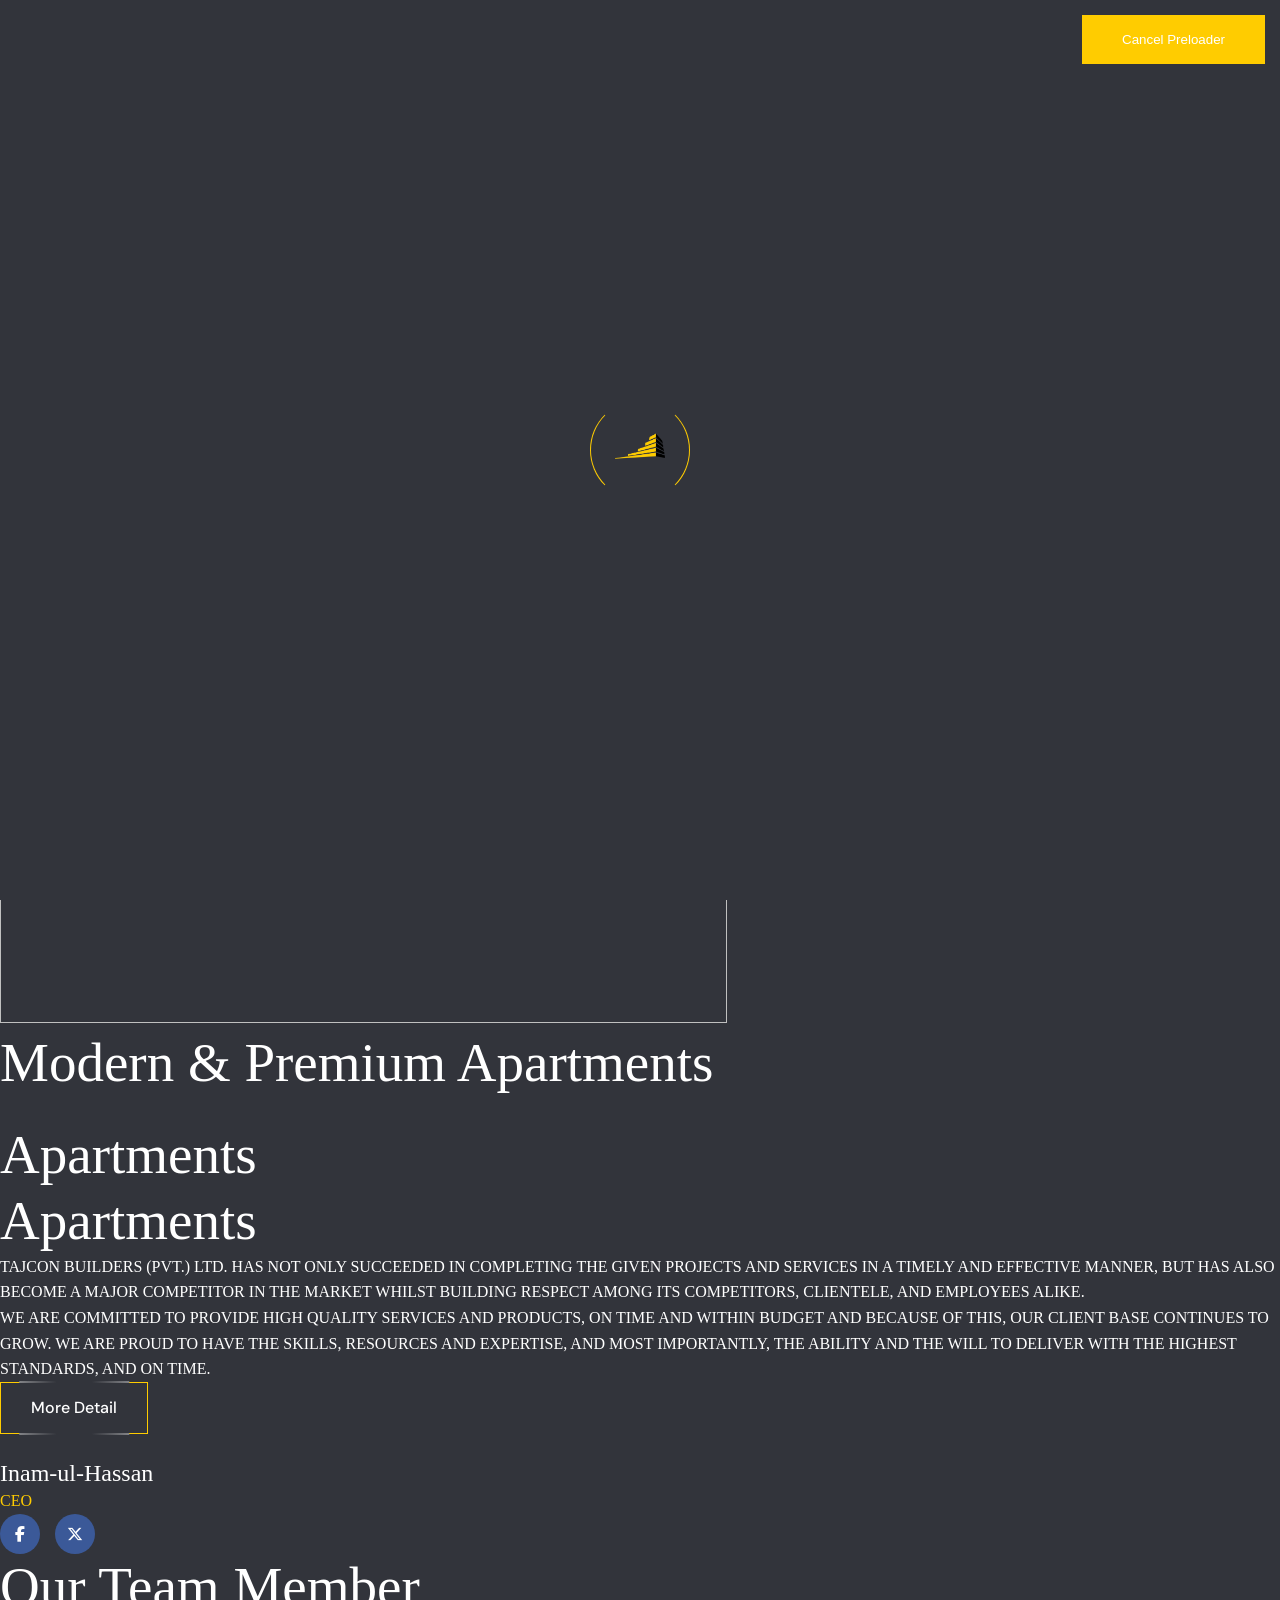
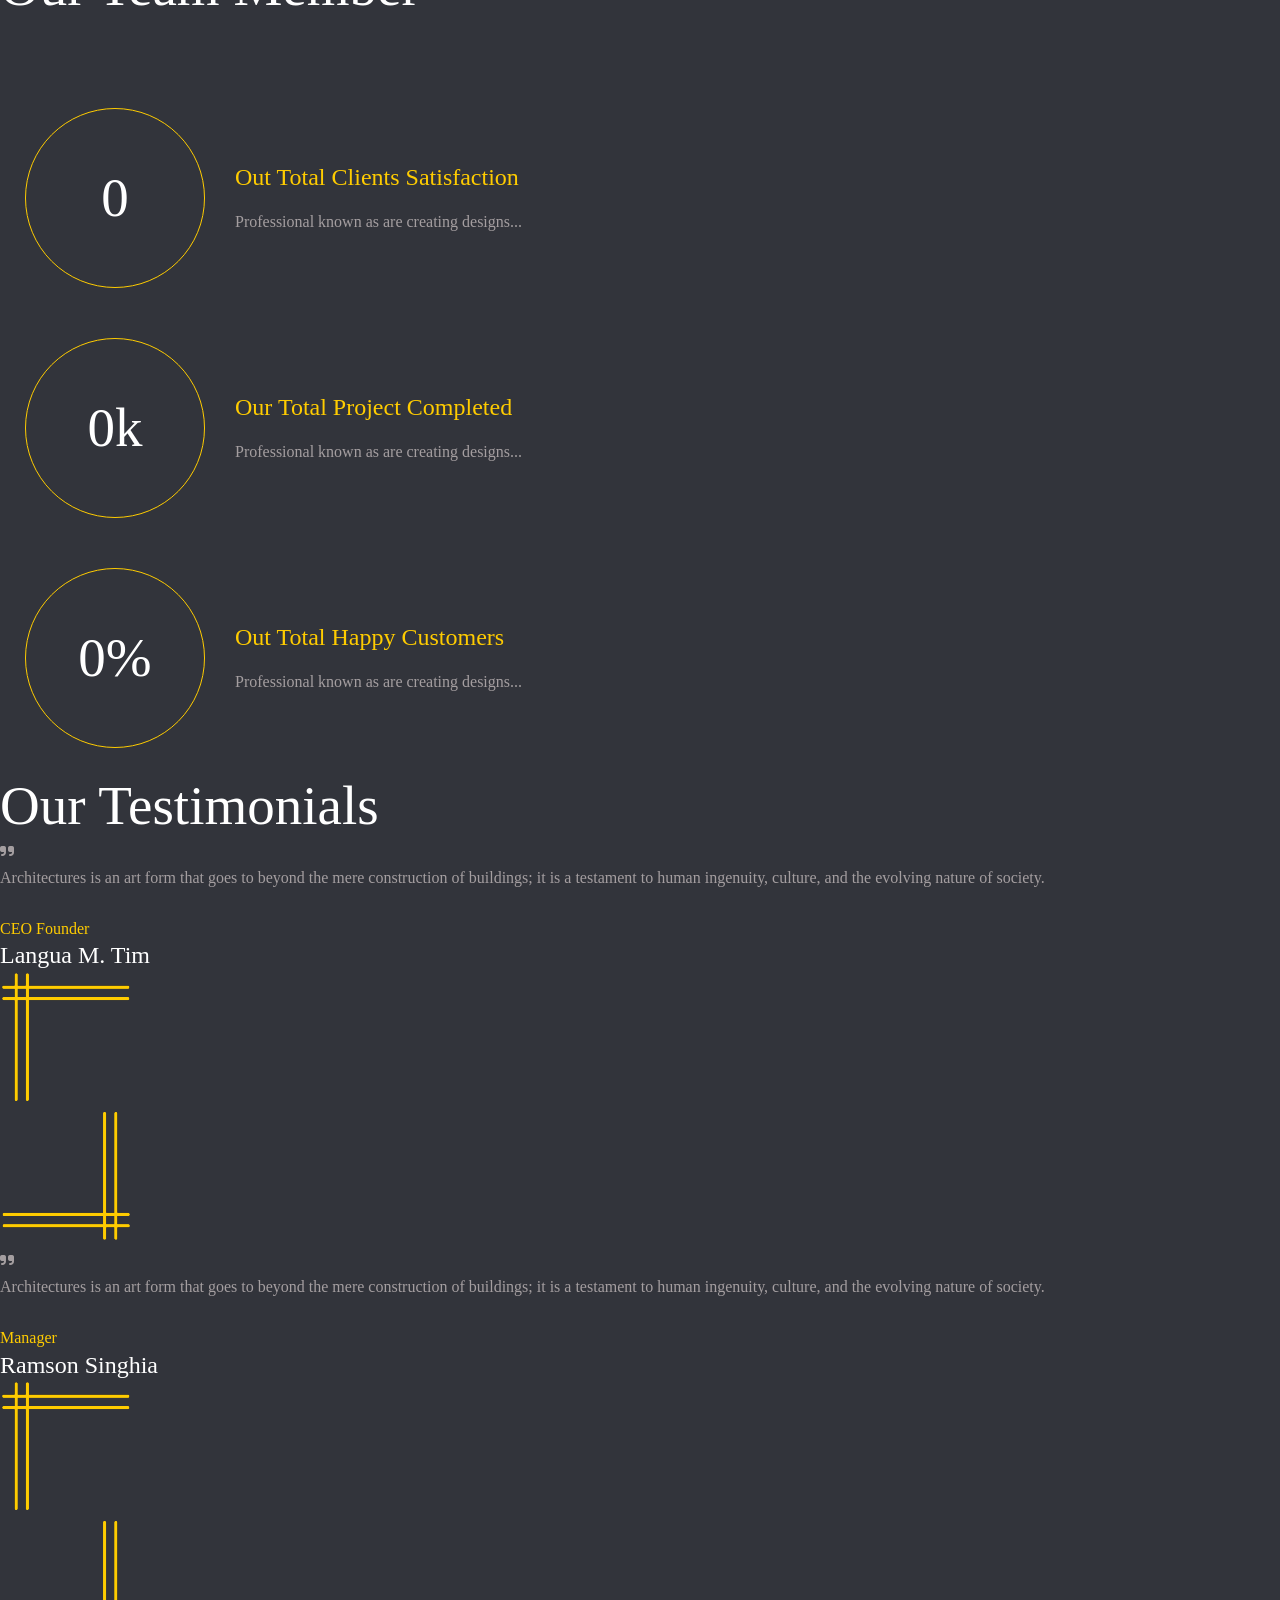
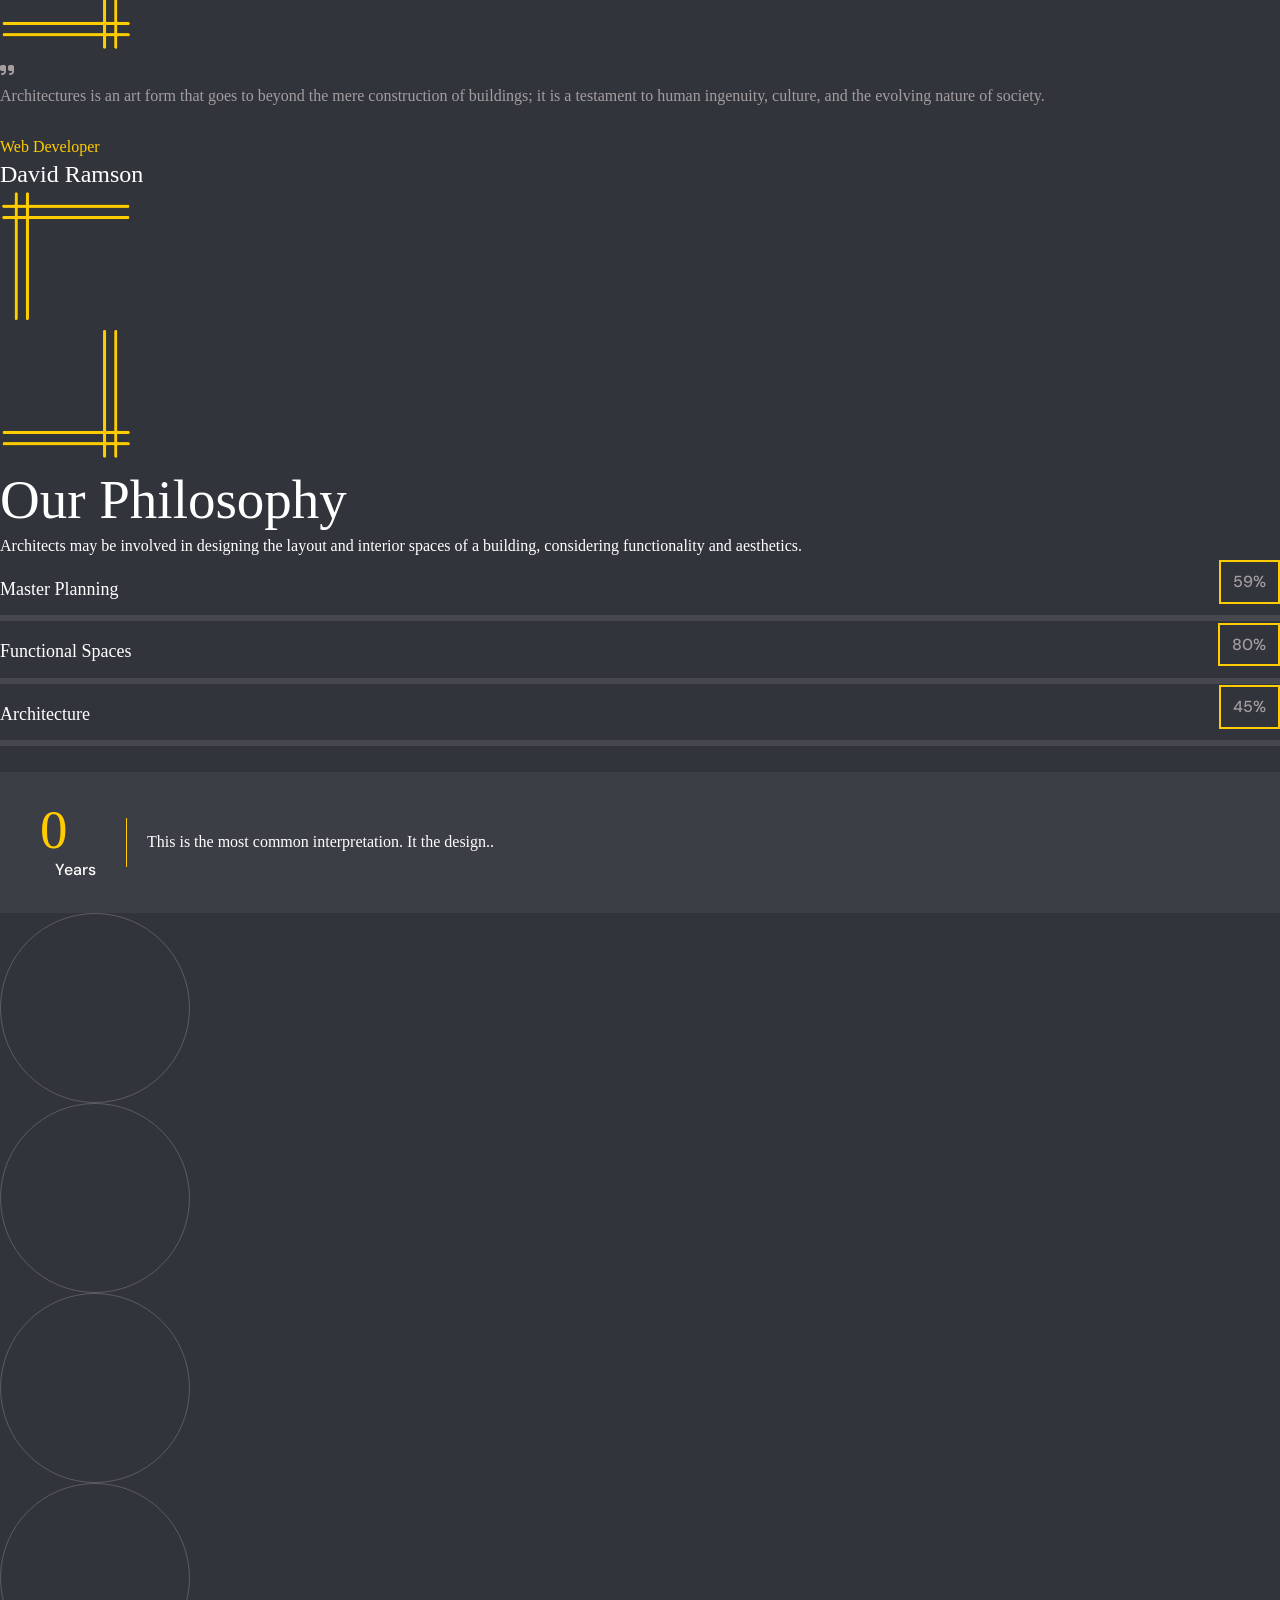
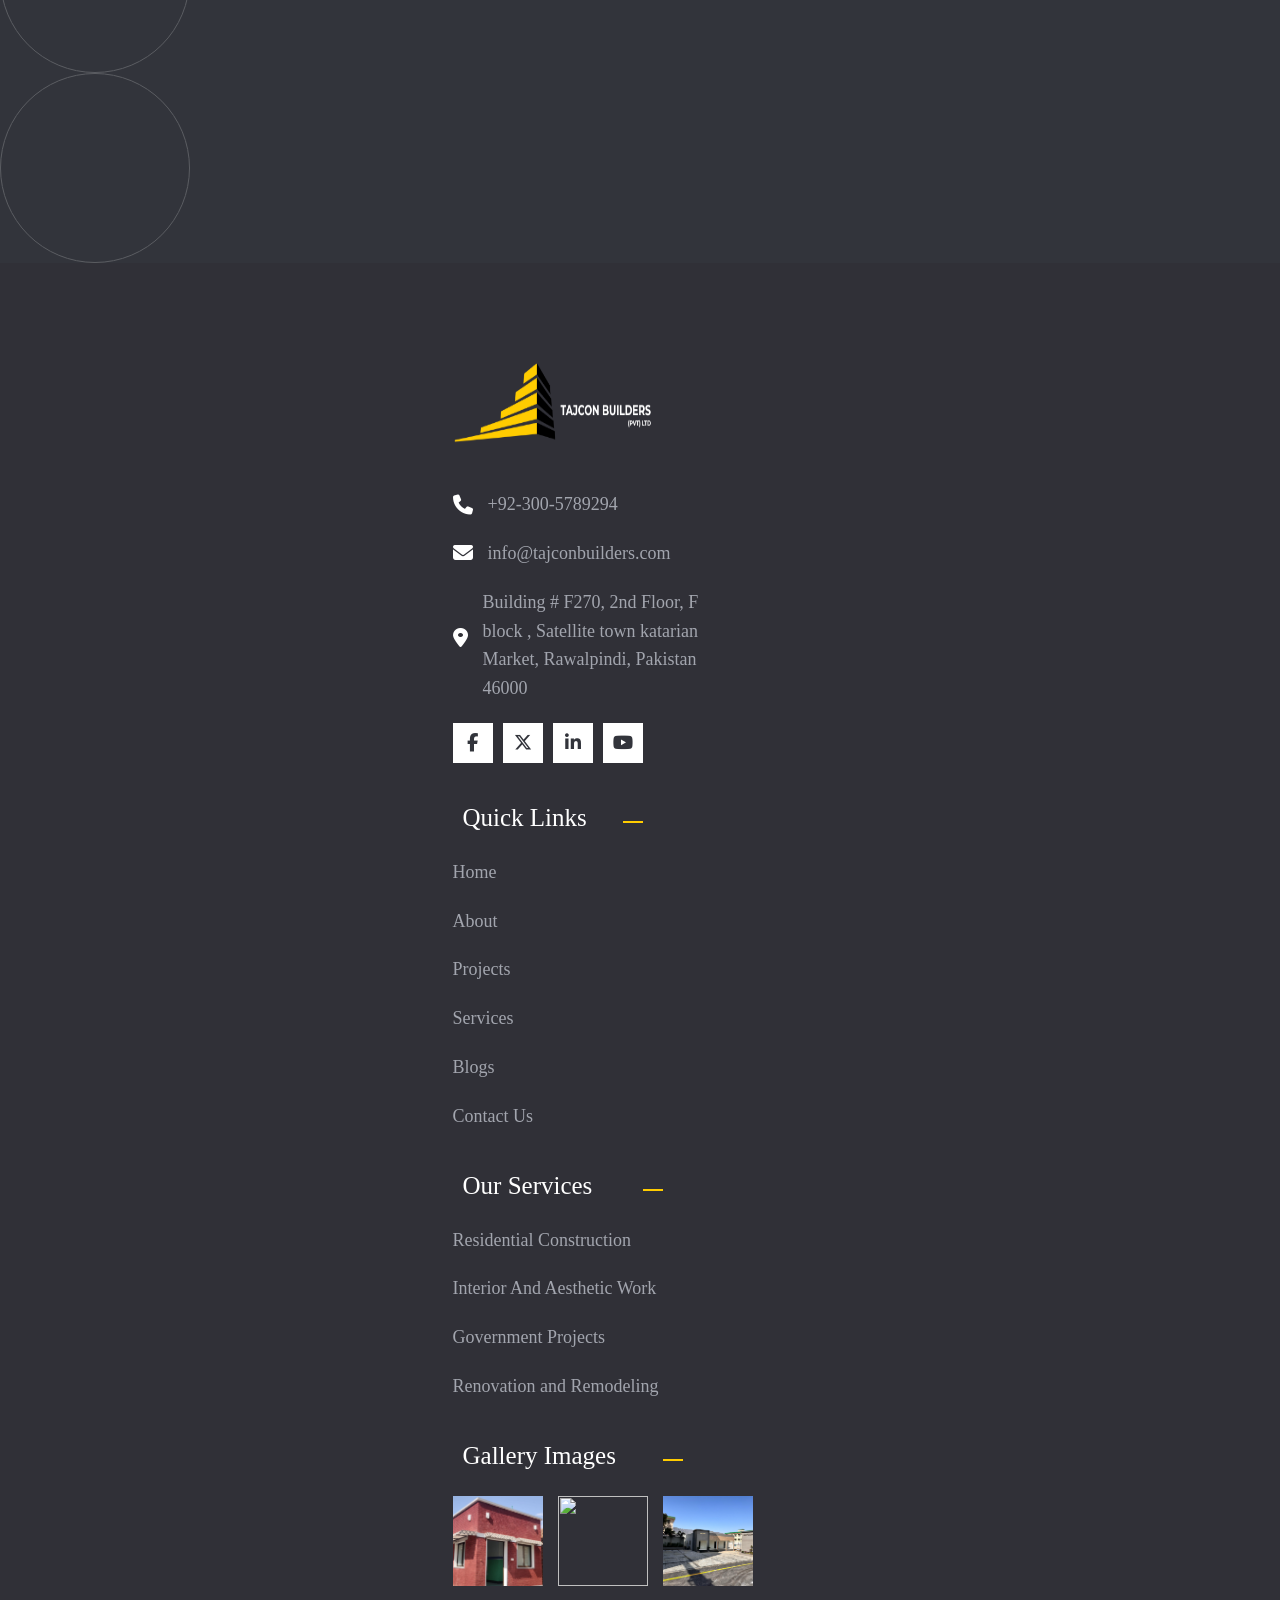
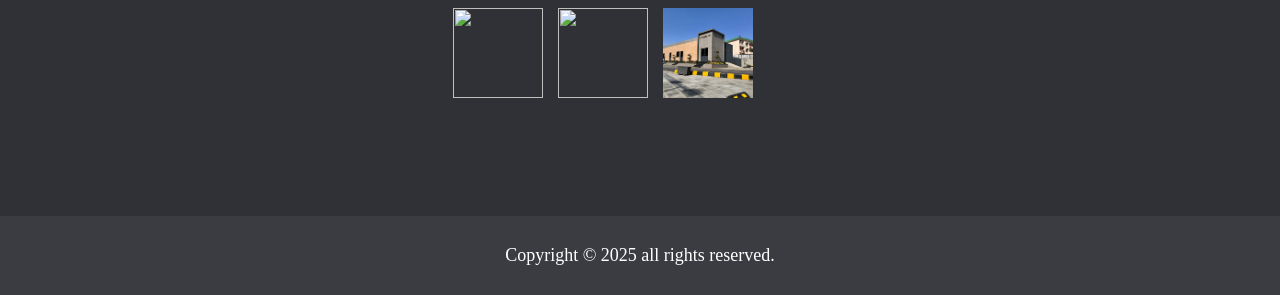
==== about.html @ 524af1a9 "Add files via upload" ====
<!doctype html>
<html lang="en-US">

<head>
    <meta charset="UTF-8">
    <meta name="viewport" content="width=device-width, initial-scale=1">
    <link rel="profile" href="https://gmpg.org/xfn/11">

    <title>Tajcon Builders-about</title>
    <link rel="icon" href="images/mainlogo.png" type="image/x-icon">
    <meta name='robots' content='noindex, nofollow' />
    <style>
        img:is([sizes="auto" i], [sizes^="auto," i]) {
            contain-intrinsic-size: 3000px 1500px
        }
    </style>
    
    <link rel='dns-prefetch' href='//fonts.googleapis.com' />
    <link rel="alternate" type="application/rss+xml" title="Archly &raquo; Feed" href="https://archly.themejunction.net/feed/" />
    <link rel="alternate" type="application/rss+xml" title="Archly &raquo; Comments Feed" href="https://archly.themejunction.net/comments/feed/" />
    <script>
        window._wpemojiSettings = {
            "baseUrl": "https:\/\/s.w.org\/images\/core\/emoji\/15.0.3\/72x72\/",
            "ext": ".png",
            "svgUrl": "https:\/\/s.w.org\/images\/core\/emoji\/15.0.3\/svg\/",
            "svgExt": ".svg",
            "source": {
                "concatemoji": "https:\/\/archly.themejunction.net\/wp-includes\/js\/wp-emoji-release.min.js?ver=6.7.1"
            }
        };
        /*! This file is auto-generated */
        ! function(i, n) {
            var o, s, e;

            function c(e) {
                try {
                    var t = {
                        supportTests: e,
                        timestamp: (new Date).valueOf()
                    };
                    sessionStorage.setItem(o, JSON.stringify(t))
                } catch (e) {}
            }

            function p(e, t, n) {
                e.clearRect(0, 0, e.canvas.width, e.canvas.height), e.fillText(t, 0, 0);
                var t = new Uint32Array(e.getImageData(0, 0, e.canvas.width, e.canvas.height).data),
                    r = (e.clearRect(0, 0, e.canvas.width, e.canvas.height), e.fillText(n, 0, 0), new Uint32Array(e.getImageData(0, 0, e.canvas.width, e.canvas.height).data));
                return t.every(function(e, t) {
                    return e === r[t]
                })
            }

            function u(e, t, n) {
                switch (t) {
                    case "flag":
                        return n(e, "\ud83c\udff3\ufe0f\u200d\u26a7\ufe0f", "\ud83c\udff3\ufe0f\u200b\u26a7\ufe0f") ? !1 : !n(e, "\ud83c\uddfa\ud83c\uddf3", "\ud83c\uddfa\u200b\ud83c\uddf3") && !n(e, "\ud83c\udff4\udb40\udc67\udb40\udc62\udb40\udc65\udb40\udc6e\udb40\udc67\udb40\udc7f", "\ud83c\udff4\u200b\udb40\udc67\u200b\udb40\udc62\u200b\udb40\udc65\u200b\udb40\udc6e\u200b\udb40\udc67\u200b\udb40\udc7f");
                    case "emoji":
                        return !n(e, "\ud83d\udc26\u200d\u2b1b", "\ud83d\udc26\u200b\u2b1b")
                }
                return !1
            }

            function f(e, t, n) {
                var r = "undefined" != typeof WorkerGlobalScope && self instanceof WorkerGlobalScope ? new OffscreenCanvas(300, 150) : i.createElement("canvas"),
                    a = r.getContext("2d", {
                        willReadFrequently: !0
                    }),
                    o = (a.textBaseline = "top", a.font = "600 32px Arial", {});
                return e.forEach(function(e) {
                    o[e] = t(a, e, n)
                }), o
            }

            function t(e) {
                var t = i.createElement("script");
                t.src = e, t.defer = !0, i.head.appendChild(t)
            }
            "undefined" != typeof Promise && (o = "wpEmojiSettingsSupports", s = ["flag", "emoji"], n.supports = {
                everything: !0,
                everythingExceptFlag: !0
            }, e = new Promise(function(e) {
                i.addEventListener("DOMContentLoaded", e, {
                    once: !0
                })
            }), new Promise(function(t) {
                var n = function() {
                    try {
                        var e = JSON.parse(sessionStorage.getItem(o));
                        if ("object" == typeof e && "number" == typeof e.timestamp && (new Date).valueOf() < e.timestamp + 604800 && "object" == typeof e.supportTests) return e.supportTests
                    } catch (e) {}
                    return null
                }();
                if (!n) {
                    if ("undefined" != typeof Worker && "undefined" != typeof OffscreenCanvas && "undefined" != typeof URL && URL.createObjectURL && "undefined" != typeof Blob) try {
                        var e = "postMessage(" + f.toString() + "(" + [JSON.stringify(s), u.toString(), p.toString()].join(",") + "));",
                            r = new Blob([e], {
                                type: "text/javascript"
                            }),
                            a = new Worker(URL.createObjectURL(r), {
                                name: "wpTestEmojiSupports"
                            });
                        return void(a.onmessage = function(e) {
                            c(n = e.data), a.terminate(), t(n)
                        })
                    } catch (e) {}
                    c(n = f(s, u, p))
                }
                t(n)
            }).then(function(e) {
                for (var t in e) n.supports[t] = e[t], n.supports.everything = n.supports.everything && n.supports[t], "flag" !== t && (n.supports.everythingExceptFlag = n.supports.everythingExceptFlag && n.supports[t]);
                n.supports.everythingExceptFlag = n.supports.everythingExceptFlag && !n.supports.flag, n.DOMReady = !1, n.readyCallback = function() {
                    n.DOMReady = !0
                }
            }).then(function() {
                return e
            }).then(function() {
                var e;
                n.supports.everything || (n.readyCallback(), (e = n.source || {}).concatemoji ? t(e.concatemoji) : e.wpemoji && e.twemoji && (t(e.twemoji), t(e.wpemoji)))
            }))
        }((window, document), window._wpemojiSettings);
    </script>
    <style id='wp-emoji-styles-inline-css'>
        img.wp-smiley,
        img.emoji {
            display: inline !important;
            border: none !important;
            box-shadow: none !important;
            height: 1em !important;
            width: 1em !important;
            margin: 0 0.07em !important;
            vertical-align: -0.1em !important;
            background: none !important;
            padding: 0 !important;
        }
    </style>
    <style id='classic-theme-styles-inline-css'>
        /*! This file is auto-generated */

        .wp-block-button__link {
            color: #fff;
            background-color: #32373c;
            border-radius: 9999px;
            box-shadow: none;
            text-decoration: none;
            padding: calc(.667em + 2px) calc(1.333em + 2px);
            font-size: 1.125em
        }

        .wp-block-file__button {
            background: #32373c;
            color: #fff;
            text-decoration: none
        }
    </style>
    <style id='global-styles-inline-css'>
        :root {
            --wp--preset--aspect-ratio--square: 1;
            --wp--preset--aspect-ratio--4-3: 4/3;
            --wp--preset--aspect-ratio--3-4: 3/4;
            --wp--preset--aspect-ratio--3-2: 3/2;
            --wp--preset--aspect-ratio--2-3: 2/3;
            --wp--preset--aspect-ratio--16-9: 16/9;
            --wp--preset--aspect-ratio--9-16: 9/16;
            --wp--preset--color--black: #000000;
            --wp--preset--color--cyan-bluish-gray: #abb8c3;
            --wp--preset--color--white: #ffffff;
            --wp--preset--color--pale-pink: #f78da7;
            --wp--preset--color--vivid-red: #cf2e2e;
            --wp--preset--color--luminous-vivid-orange: #ff6900;
            --wp--preset--color--luminous-vivid-amber: #fcb900;
            --wp--preset--color--light-green-cyan: #7bdcb5;
            --wp--preset--color--vivid-green-cyan: #00d084;
            --wp--preset--color--pale-cyan-blue: #8ed1fc;
            --wp--preset--color--vivid-cyan-blue: #0693e3;
            --wp--preset--color--vivid-purple: #9b51e0;
            --wp--preset--gradient--vivid-cyan-blue-to-vivid-purple: linear-gradient(135deg, rgba(6, 147, 227, 1) 0%, rgb(155, 81, 224) 100%);
            --wp--preset--gradient--light-green-cyan-to-vivid-green-cyan: linear-gradient(135deg, rgb(122, 220, 180) 0%, rgb(0, 208, 130) 100%);
            --wp--preset--gradient--luminous-vivid-amber-to-luminous-vivid-orange: linear-gradient(135deg, rgba(252, 185, 0, 1) 0%, rgba(255, 105, 0, 1) 100%);
            --wp--preset--gradient--luminous-vivid-orange-to-vivid-red: linear-gradient(135deg, rgba(255, 105, 0, 1) 0%, rgb(207, 46, 46) 100%);
            --wp--preset--gradient--very-light-gray-to-cyan-bluish-gray: linear-gradient(135deg, rgb(238, 238, 238) 0%, rgb(169, 184, 195) 100%);
            --wp--preset--gradient--cool-to-warm-spectrum: linear-gradient(135deg, rgb(74, 234, 220) 0%, rgb(151, 120, 209) 20%, rgb(207, 42, 186) 40%, rgb(238, 44, 130) 60%, rgb(251, 105, 98) 80%, rgb(254, 248, 76) 100%);
            --wp--preset--gradient--blush-light-purple: linear-gradient(135deg, rgb(255, 206, 236) 0%, rgb(152, 150, 240) 100%);
            --wp--preset--gradient--blush-bordeaux: linear-gradient(135deg, rgb(254, 205, 165) 0%, rgb(254, 45, 45) 50%, rgb(107, 0, 62) 100%);
            --wp--preset--gradient--luminous-dusk: linear-gradient(135deg, rgb(255, 203, 112) 0%, rgb(199, 81, 192) 50%, rgb(65, 88, 208) 100%);
            --wp--preset--gradient--pale-ocean: linear-gradient(135deg, rgb(255, 245, 203) 0%, rgb(182, 227, 212) 50%, rgb(51, 167, 181) 100%);
            --wp--preset--gradient--electric-grass: linear-gradient(135deg, rgb(202, 248, 128) 0%, rgb(113, 206, 126) 100%);
            --wp--preset--gradient--midnight: linear-gradient(135deg, rgb(2, 3, 129) 0%, rgb(40, 116, 252) 100%);
            --wp--preset--font-size--small: 13px;
            --wp--preset--font-size--medium: 20px;
            --wp--preset--font-size--large: 36px;
            --wp--preset--font-size--x-large: 42px;
            --wp--preset--spacing--20: 0.44rem;
            --wp--preset--spacing--30: 0.67rem;
            --wp--preset--spacing--40: 1rem;
            --wp--preset--spacing--50: 1.5rem;
            --wp--preset--spacing--60: 2.25rem;
            --wp--preset--spacing--70: 3.38rem;
            --wp--preset--spacing--80: 5.06rem;
            --wp--preset--shadow--natural: 6px 6px 9px rgba(0, 0, 0, 0.2);
            --wp--preset--shadow--deep: 12px 12px 50px rgba(0, 0, 0, 0.4);
            --wp--preset--shadow--sharp: 6px 6px 0px rgba(0, 0, 0, 0.2);
            --wp--preset--shadow--outlined: 6px 6px 0px -3px rgba(255, 255, 255, 1), 6px 6px rgba(0, 0, 0, 1);
            --wp--preset--shadow--crisp: 6px 6px 0px rgba(0, 0, 0, 1);
        }

        :where(.is-layout-flex) {
            gap: 0.5em;
        }

        :where(.is-layout-grid) {
            gap: 0.5em;
        }

        body .is-layout-flex {
            display: flex;
        }

        .is-layout-flex {
            flex-wrap: wrap;
            align-items: center;
        }

        .is-layout-flex> :is(*, div) {
            margin: 0;
        }

        body .is-layout-grid {
            display: grid;
        }

        .is-layout-grid> :is(*, div) {
            margin: 0;
        }

        :where(.wp-block-columns.is-layout-flex) {
            gap: 2em;
        }

        :where(.wp-block-columns.is-layout-grid) {
            gap: 2em;
        }

        :where(.wp-block-post-template.is-layout-flex) {
            gap: 1.25em;
        }

        :where(.wp-block-post-template.is-layout-grid) {
            gap: 1.25em;
        }

        .has-black-color {
            color: var(--wp--preset--color--black) !important;
        }

        .has-cyan-bluish-gray-color {
            color: var(--wp--preset--color--cyan-bluish-gray) !important;
        }

        .has-white-color {
            color: var(--wp--preset--color--white) !important;
        }

        .has-pale-pink-color {
            color: var(--wp--preset--color--pale-pink) !important;
        }

        .has-vivid-red-color {
            color: var(--wp--preset--color--vivid-red) !important;
        }

        .has-luminous-vivid-orange-color {
            color: var(--wp--preset--color--luminous-vivid-orange) !important;
        }

        .has-luminous-vivid-amber-color {
            color: var(--wp--preset--color--luminous-vivid-amber) !important;
        }

        .has-light-green-cyan-color {
            color: var(--wp--preset--color--light-green-cyan) !important;
        }

        .has-vivid-green-cyan-color {
            color: var(--wp--preset--color--vivid-green-cyan) !important;
        }

        .has-pale-cyan-blue-color {
            color: var(--wp--preset--color--pale-cyan-blue) !important;
        }

        .has-vivid-cyan-blue-color {
            color: var(--wp--preset--color--vivid-cyan-blue) !important;
        }

        .has-vivid-purple-color {
            color: var(--wp--preset--color--vivid-purple) !important;
        }

        .has-black-background-color {
            background-color: var(--wp--preset--color--black) !important;
        }

        .has-cyan-bluish-gray-background-color {
            background-color: var(--wp--preset--color--cyan-bluish-gray) !important;
        }

        .has-white-background-color {
            background-color: var(--wp--preset--color--white) !important;
        }

        .has-pale-pink-background-color {
            background-color: var(--wp--preset--color--pale-pink) !important;
        }

        .has-vivid-red-background-color {
            background-color: var(--wp--preset--color--vivid-red) !important;
        }

        .has-luminous-vivid-orange-background-color {
            background-color: var(--wp--preset--color--luminous-vivid-orange) !important;
        }

        .has-luminous-vivid-amber-background-color {
            background-color: var(--wp--preset--color--luminous-vivid-amber) !important;
        }

        .has-light-green-cyan-background-color {
            background-color: var(--wp--preset--color--light-green-cyan) !important;
        }

        .has-vivid-green-cyan-background-color {
            background-color: var(--wp--preset--color--vivid-green-cyan) !important;
        }

        .has-pale-cyan-blue-background-color {
            background-color: var(--wp--preset--color--pale-cyan-blue) !important;
        }

        .has-vivid-cyan-blue-background-color {
            background-color: var(--wp--preset--color--vivid-cyan-blue) !important;
        }

        .has-vivid-purple-background-color {
            background-color: var(--wp--preset--color--vivid-purple) !important;
        }

        .has-black-border-color {
            border-color: var(--wp--preset--color--black) !important;
        }

        .has-cyan-bluish-gray-border-color {
            border-color: var(--wp--preset--color--cyan-bluish-gray) !important;
        }

        .has-white-border-color {
            border-color: var(--wp--preset--color--white) !important;
        }

        .has-pale-pink-border-color {
            border-color: var(--wp--preset--color--pale-pink) !important;
        }

        .has-vivid-red-border-color {
            border-color: var(--wp--preset--color--vivid-red) !important;
        }

        .has-luminous-vivid-orange-border-color {
            border-color: var(--wp--preset--color--luminous-vivid-orange) !important;
        }

        .has-luminous-vivid-amber-border-color {
            border-color: var(--wp--preset--color--luminous-vivid-amber) !important;
        }

        .has-light-green-cyan-border-color {
            border-color: var(--wp--preset--color--light-green-cyan) !important;
        }

        .has-vivid-green-cyan-border-color {
            border-color: var(--wp--preset--color--vivid-green-cyan) !important;
        }

        .has-pale-cyan-blue-border-color {
            border-color: var(--wp--preset--color--pale-cyan-blue) !important;
        }

        .has-vivid-cyan-blue-border-color {
            border-color: var(--wp--preset--color--vivid-cyan-blue) !important;
        }

        .has-vivid-purple-border-color {
            border-color: var(--wp--preset--color--vivid-purple) !important;
        }

        .has-vivid-cyan-blue-to-vivid-purple-gradient-background {
            background: var(--wp--preset--gradient--vivid-cyan-blue-to-vivid-purple) !important;
        }

        .has-light-green-cyan-to-vivid-green-cyan-gradient-background {
            background: var(--wp--preset--gradient--light-green-cyan-to-vivid-green-cyan) !important;
        }

        .has-luminous-vivid-amber-to-luminous-vivid-orange-gradient-background {
            background: var(--wp--preset--gradient--luminous-vivid-amber-to-luminous-vivid-orange) !important;
        }

        .has-luminous-vivid-orange-to-vivid-red-gradient-background {
            background: var(--wp--preset--gradient--luminous-vivid-orange-to-vivid-red) !important;
        }

        .has-very-light-gray-to-cyan-bluish-gray-gradient-background {
            background: var(--wp--preset--gradient--very-light-gray-to-cyan-bluish-gray) !important;
        }

        .has-cool-to-warm-spectrum-gradient-background {
            background: var(--wp--preset--gradient--cool-to-warm-spectrum) !important;
        }

        .has-blush-light-purple-gradient-background {
            background: var(--wp--preset--gradient--blush-light-purple) !important;
        }

        .has-blush-bordeaux-gradient-background {
            background: var(--wp--preset--gradient--blush-bordeaux) !important;
        }

        .has-luminous-dusk-gradient-background {
            background: var(--wp--preset--gradient--luminous-dusk) !important;
        }

        .has-pale-ocean-gradient-background {
            background: var(--wp--preset--gradient--pale-ocean) !important;
        }

        .has-electric-grass-gradient-background {
            background: var(--wp--preset--gradient--electric-grass) !important;
        }

        .has-midnight-gradient-background {
            background: var(--wp--preset--gradient--midnight) !important;
        }

        .has-small-font-size {
            font-size: var(--wp--preset--font-size--small) !important;
        }

        .has-medium-font-size {
            font-size: var(--wp--preset--font-size--medium) !important;
        }

        .has-large-font-size {
            font-size: var(--wp--preset--font-size--large) !important;
        }

        .has-x-large-font-size {
            font-size: var(--wp--preset--font-size--x-large) !important;
        }

        :where(.wp-block-post-template.is-layout-flex) {
            gap: 1.25em;
        }

        :where(.wp-block-post-template.is-layout-grid) {
            gap: 1.25em;
        }

        :where(.wp-block-columns.is-layout-flex) {
            gap: 2em;
        }

        :where(.wp-block-columns.is-layout-grid) {
            gap: 2em;
        }

        :root :where(.wp-block-pullquote) {
            font-size: 1.5em;
            line-height: 1.6;
        }
    </style>
    <link rel='stylesheet' id='contact-form-7-css' href='https://archly.themejunction.net/wp-content/plugins/contact-form-7/includes/css/styles.css?ver=6.0.3' media='all' />
    <link rel='stylesheet' id='tjcore-style-css' href='https://archly.themejunction.net/wp-content/plugins/tj-archly-core/assets/css/tjcore.css?ver=1.0.2' media='all' />
    <link rel='stylesheet' id='archly-google-fonts-css' href='//fonts.googleapis.com/css?family=Lora%3Aital%2Cwght%400%2C100%3B0%2C200%3B0%2C300%3B0%2C400%3B0%2C500%3B0%2C600%3B0%2C700%3B1%2C100%3B1%2C200%3B1%2C300%3B1%2C400%3B1%2C500%3B1%2C600%3B1%2C700%26display%3Dswap%7CDM+Sans%3Aital%2Cwght%400%2C100%3B0%2C200%3B0%2C300%3B0%2C400%3B0%2C500%3B0%2C600%3B0%2C700%3B0%2C800%3B0%2C900%3B1%2C100%3B1%2C200%3B1%2C300%3B1%2C400%3B1%2C500%3B1%2C600%3B1%2C700%3B1%2C800%3B1%2C900%26display%3Dswap&#038;subset=latin%2Clatin-ext'
        media='all' />
    <link rel='stylesheet' id='bootstrap-css' href='https://archly.themejunction.net/wp-content/themes/archly/assets/css/bootstrap.min.css?ver=6.7.1' media='all' />
    <link rel='stylesheet' id='font-awesome-pro-css' href='https://archly.themejunction.net/wp-content/themes/archly/assets/css/font-awesome-pro.min.css?ver=6.7.1' media='all' />
    <link rel='stylesheet' id='archly-icons-css' href='https://archly.themejunction.net/wp-content/themes/archly/assets/css/archly-icons.css?ver=6.7.1' media='all' />
    <link rel='stylesheet' id='animate-css' href='https://archly.themejunction.net/wp-content/themes/archly/assets/css/animate.min.css?ver=6.7.1' media='all' />
    <link rel='stylesheet' id='nice-select-css' href='https://archly.themejunction.net/wp-content/themes/archly/assets/css/nice-select.css?ver=6.7.1' media='all' />
    <link rel='stylesheet' id='back-to-top-css' href='https://archly.themejunction.net/wp-content/themes/archly/assets/css/back-to-top.css?ver=6.7.1' media='all' />
    <link rel='stylesheet' id='meanmenu-css' href='https://archly.themejunction.net/wp-content/themes/archly/assets/css/meanmenu.css?ver=6.7.1' media='all' />
    <link rel='stylesheet' id='archly-swiper-css' href='https://archly.themejunction.net/wp-content/themes/archly/assets/css/swiper.min.css?ver=6.7.1' media='all' />
    <link rel='stylesheet' id='owl-carousel-css' href='https://archly.themejunction.net/wp-content/themes/archly/assets/css/owl.carousel.css?ver=6.7.1' media='all' />
    <link rel='stylesheet' id='magnific-popup-css' href='https://archly.themejunction.net/wp-content/themes/archly/assets/css/magnific-popup.css?ver=6.7.1' media='all' />
    <link rel='stylesheet' id='odometer-css' href='https://archly.themejunction.net/wp-content/themes/archly/assets/css/odometer.min.css?ver=6.7.1' media='all' />
    <!-- <link rel='stylesheet' id='archly-core-css' href='https://archly.themejunction.net/wp-content/themes/archly/assets/css/archly-core.css?ver=1.0.2' media='all' /> -->
     <link rel='stylesheet' id='archly-core-css' href='bb.css'>
    <link rel='stylesheet' id='archly-unit-css' href='https://archly.themejunction.net/wp-content/themes/archly/assets/css/archly-unit.css?ver=1.0.2' media='all' />
    <link rel='stylesheet' id='archly-custom-css' href='https://archly.themejunction.net/wp-content/themes/archly/assets/css/archly-custom.css?ver=1.0.2' media='all' />
    <link rel='stylesheet' id='archly-style-css' href='https://archly.themejunction.net/wp-content/themes/archly-child/style.css?ver=1.0.2' media='all' />
    <link rel='stylesheet' id='elementor-icons-css' href='https://archly.themejunction.net/wp-content/plugins/elementor/assets/lib/eicons/css/elementor-icons.min.css?ver=5.34.0' media='all' />
    <link rel='stylesheet' id='elementor-frontend-css' href='https://archly.themejunction.net/wp-content/uploads/elementor/css/custom-frontend.min.css?ver=1737280269' media='all' />
    <link rel='stylesheet' id='elementor-post-7-css' href='https://archly.themejunction.net/wp-content/uploads/elementor/css/post-7.css?ver=1737280269' media='all' />
    <link rel='stylesheet' id='font-awesome-5-all-css' href='https://archly.themejunction.net/wp-content/plugins/elementor/assets/lib/font-awesome/css/all.min.css?ver=3.26.5' media='all' />
    <link rel='stylesheet' id='font-awesome-4-shim-css' href='https://archly.themejunction.net/wp-content/plugins/elementor/assets/lib/font-awesome/css/v4-shims.min.css?ver=3.26.5' media='all' />
    <link rel='stylesheet' id='widget-image-css' href='https://archly.themejunction.net/wp-content/plugins/elementor/assets/css/widget-image.min.css?ver=3.26.5' media='all' />
    <link rel='stylesheet' id='elementor-post-26-css' href='https://archly.themejunction.net/wp-content/uploads/elementor/css/post-26.css?ver=1737293338' media='all' />
    <link rel='stylesheet' id='parent-style-css' href='https://archly.themejunction.net/wp-content/themes/archly-child/style.css?ver=6.7.1' media='all' />
    <link rel='stylesheet' id='child-style-css' href='https://archly.themejunction.net/wp-content/themes/archly-child/style.css?ver=6.7.1' media='all' />
    <link rel='stylesheet' id='google-fonts-1-css' href='https://fonts.googleapis.com/css?family=Roboto%3A100%2C100italic%2C200%2C200italic%2C300%2C300italic%2C400%2C400italic%2C500%2C500italic%2C600%2C600italic%2C700%2C700italic%2C800%2C800italic%2C900%2C900italic%7CRoboto+Slab%3A100%2C100italic%2C200%2C200italic%2C300%2C300italic%2C400%2C400italic%2C500%2C500italic%2C600%2C600italic%2C700%2C700italic%2C800%2C800italic%2C900%2C900italic&#038;display=swap&#038;ver=6.7.1'
        media='all' />
    <link rel='stylesheet' id='elementor-icons-shared-0-css' href='https://archly.themejunction.net/wp-content/plugins/elementor/assets/lib/font-awesome/css/fontawesome.min.css?ver=5.15.3' media='all' />
    <link rel='stylesheet' id='elementor-icons-fa-brands-css' href='https://archly.themejunction.net/wp-content/plugins/elementor/assets/lib/font-awesome/css/brands.min.css?ver=5.15.3' media='all' />
    <link rel='stylesheet' id='elementor-icons-tj-archly-icons-css' href='https://archly.themejunction.net/wp-content/plugins/tj-archly-core/./inc/icons/archly-icons/css/archly-icons.css?ver=1.0.0' media='all' />
    <link rel="preconnect" href="https://fonts.gstatic.com/" crossorigin>
    <script src="https://archly.themejunction.net/wp-includes/js/jquery/jquery.min.js?ver=3.7.1" id="jquery-core-js"></script>
    <script src="https://archly.themejunction.net/wp-includes/js/jquery/jquery-migrate.min.js?ver=3.4.1" id="jquery-migrate-js"></script>
    <script src="https://archly.themejunction.net/wp-content/plugins/elementor/assets/lib/font-awesome/js/v4-shims.min.js?ver=3.26.5" id="font-awesome-4-shim-js"></script>
    <link rel="https://api.w.org/" href="https://archly.themejunction.net/wp-json/" />
    <link rel="alternate" title="JSON" type="application/json" href="https://archly.themejunction.net/wp-json/wp/v2/pages/26" />
    <link rel="EditURI" type="application/rsd+xml" title="RSD" href="https://archly.themejunction.net/xmlrpc.php?rsd" />
    <meta name="generator" content="WordPress 6.7.1" />
    <link rel="canonical" href="https://archly.themejunction.net/about/" />
    <link rel='shortlink' href='https://archly.themejunction.net/?p=26' />
    <link rel="stylesheet" href="https://cdnjs.cloudflare.com/ajax/libs/font-awesome/6.7.2/css/all.min.css" integrity="sha512-Evv84Mr4kqVGRNSgIGL/F/aIDqQb7xQ2vcrdIwxfjThSH8CSR7PBEakCr51Ck+w+/U6swU2Im1vVX0SVk9ABhg==" crossorigin="anonymous" referrerpolicy="no-referrer" />
    <link rel="alternate" title="oEmbed (JSON)" type="application/json+oembed" href="https://archly.themejunction.net/wp-json/oembed/1.0/embed?url=https%3A%2F%2Farchly.themejunction.net%2Fabout%2F" />
    <link rel="alternate" title="oEmbed (XML)" type="text/xml+oembed" href="https://archly.themejunction.net/wp-json/oembed/1.0/embed?url=https%3A%2F%2Farchly.themejunction.net%2Fabout%2F&#038;format=xml" />
    <!-- <meta name="generator" content="Elementor 3.26.5; features: additional_custom_breakpoints, e_element_cache; settings: css_print_method-external, google_font-enabled, font_display-swap">
    <link rel="icon" href="https://archly.themejunction.net/wp-content/uploads/2024/12/fav.png" sizes="32x32" />
    <link rel="icon" href="https://archly.themejunction.net/wp-content/uploads/2024/12/fav.png" sizes="192x192" />
    <link rel="apple-touch-icon" href="https://archly.themejunction.net/wp-content/uploads/2024/12/fav.png" /> -->
    <meta name="msapplication-TileImage" content="https://archly.themejunction.net/wp-content/uploads/2024/12/fav.png" />
    <style id="kirki-inline-styles">
        :root {
            --tj-ff-body: DM Sans;
            --tj-fs-body: 16px;
            --tj-ff-heading: Lora;
            --tj-color-text-body: #a49ea0;
            --tj-color-theme-primary: #fc0;
            --tj-color-theme-secondary: #3c3e45;
            --tj-color-heading-primary: #ffffff;
        }

        body {
            line-height: 1.6;
        }

        @media (max-width: 767px) {
            .site-logo .primary_logo {
                max-width: 300px;
            }
            .site-logo .primary_logo img {
                height: auto;
            }
            .site-logo .secondary_logo {
                max-width: 120px;
            }
            .site-logo .secondary_logo img {
                height: auto;
            }
            .hamburger_logo .mobile_logo {
                max-width: 140px;
            }
            .hamburger_logo .mobile_logo img {
                height: auto;
            }
            .search_wrapper .search_top .search_logo {
                max-width: 150px;
            }
            .search_wrapper .search_top .search_logo img {
                height: auto;
            }
            .offcanvas-area .offcanvas-wrapper .side-infos .side-logo {
                max-width: 150px;
            }
            .offcanvas-area .offcanvas-wrapper .side-infos .side-logo img {
                height: auto;
            }
            .top-content-area .footer-logo {
                max-width: 200px;
            }
            .top-content-area .footer-logo img {
                height: auto;
            }
        }

        @media (min-width: 768px) and (max-width: 991px) {
            .site-logo .primary_logo {
                max-width: 300px;
            }
            .site-logo .primary_logo img {
                height: auto;
            }
            .site-logo .secondary_logo {
                max-width: 140px;
            }
            .site-logo .secondary_logo img {
                height: auto;
            }
            .hamburger_logo .mobile_logo {
                max-width: 140px;
            }
            .hamburger_logo .mobile_logo img {
                height: auto;
            }
            .search_wrapper .search_top .search_logo {
                max-width: 150px;
            }
            .search_wrapper .search_top .search_logo img {
                height: auto;
            }
            .offcanvas-area .offcanvas-wrapper .side-infos .side-logo {
                max-width: 150px;
            }
            .offcanvas-area .offcanvas-wrapper .side-infos .side-logo img {
                height: auto;
            }
            .top-content-area .footer-logo {
                max-width: 200px;
            }
            .top-content-area .footer-logo img {
                height: auto;
            }
        }

        @media (min-width: 992px) {
            .site-logo .primary_logo {
                max-width: 300px;
            }
            .site-logo .primary_logo img {
                height: auto;
            }
            .site-logo .secondary_logo {
                max-width: 150px;
            }
            .site-logo .secondary_logo img {
                height: auto;
            }
            .hamburger_logo .mobile_logo {
                max-width: 140px;
            }
            .hamburger_logo .mobile_logo img {
                height: auto;
            }
            .search_wrapper .search_top .search_logo {
                max-width: 150px;
            }
            .search_wrapper .search_top .search_logo img {
                height: auto;
            }
            .offcanvas-area .offcanvas-wrapper .side-infos .side-logo {
                max-width: 150px;
            }
            .offcanvas-area .offcanvas-wrapper .side-infos .side-logo img {
                height: auto;
            }
            .top-content-area .footer-logo {
                max-width: 200px;
            }
            .top-content-area .footer-logo img {
                height: auto;
            }
        }

        /* latin-ext */

        @font-face {
            font-family: 'DM Sans';
            font-style: normal;
            font-weight: 400;
            font-display: swap;
            src: url(https://archly.themejunction.net/wp-content/fonts/dm-sans/rP2tp2ywxg089UriI5-g4vlH9VoD8CmcqZG40F9JadbnoEwAopxRR232VGM.woff2) format('woff2');
            unicode-range: U+0100-02BA, U+02BD-02C5, U+02C7-02CC, U+02CE-02D7, U+02DD-02FF, U+0304, U+0308, U+0329, U+1D00-1DBF, U+1E00-1E9F, U+1EF2-1EFF, U+2020, U+20A0-20AB, U+20AD-20C0, U+2113, U+2C60-2C7F, U+A720-A7FF;
        }

        /* latin */

        @font-face {
            font-family: 'DM Sans';
            font-style: normal;
            font-weight: 400;
            font-display: swap;
            src: url(https://archly.themejunction.net/wp-content/fonts/dm-sans/rP2tp2ywxg089UriI5-g4vlH9VoD8CmcqZG40F9JadbnoEwAopxRSW32.woff2) format('woff2');
            unicode-range: U+0000-00FF, U+0131, U+0152-0153, U+02BB-02BC, U+02C6, U+02DA, U+02DC, U+0304, U+0308, U+0329, U+2000-206F, U+20AC, U+2122, U+2191, U+2193, U+2212, U+2215, U+FEFF, U+FFFD;
        }

        /* cyrillic-ext */

        @font-face {
            font-family: 'Lora';
            font-style: normal;
            font-weight: 500;
            font-display: swap;
            src: url(https://archly.themejunction.net/wp-content/fonts/lora/0QI6MX1D_JOuGQbT0gvTJPa787wsuxJMkq1umA.woff2) format('woff2');
            unicode-range: U+0460-052F, U+1C80-1C8A, U+20B4, U+2DE0-2DFF, U+A640-A69F, U+FE2E-FE2F;
        }

        /* cyrillic */

        @font-face {
            font-family: 'Lora';
            font-style: normal;
            font-weight: 500;
            font-display: swap;
            src: url(https://archly.themejunction.net/wp-content/fonts/lora/0QI6MX1D_JOuGQbT0gvTJPa787wsuxJFkq1umA.woff2) format('woff2');
            unicode-range: U+0301, U+0400-045F, U+0490-0491, U+04B0-04B1, U+2116;
        }

        /* math */

        @font-face {
            font-family: 'Lora';
            font-style: normal;
            font-weight: 500;
            font-display: swap;
            src: url(https://archly.themejunction.net/wp-content/fonts/lora/0QI6MX1D_JOuGQbT0gvTJPa787wsuxI9kq1umA.woff2) format('woff2');
            unicode-range: U+0302-0303, U+0305, U+0307-0308, U+0310, U+0312, U+0315, U+031A, U+0326-0327, U+032C, U+032F-0330, U+0332-0333, U+0338, U+033A, U+0346, U+034D, U+0391-03A1, U+03A3-03A9, U+03B1-03C9, U+03D1, U+03D5-03D6, U+03F0-03F1, U+03F4-03F5, U+2016-2017, U+2034-2038, U+203C, U+2040, U+2043, U+2047, U+2050, U+2057, U+205F, U+2070-2071, U+2074-208E, U+2090-209C, U+20D0-20DC, U+20E1, U+20E5-20EF, U+2100-2112, U+2114-2115, U+2117-2121, U+2123-214F, U+2190, U+2192, U+2194-21AE, U+21B0-21E5, U+21F1-21F2, U+21F4-2211, U+2213-2214, U+2216-22FF, U+2308-230B, U+2310, U+2319, U+231C-2321, U+2336-237A, U+237C, U+2395, U+239B-23B7, U+23D0, U+23DC-23E1, U+2474-2475, U+25AF, U+25B3, U+25B7, U+25BD, U+25C1, U+25CA, U+25CC, U+25FB, U+266D-266F, U+27C0-27FF, U+2900-2AFF, U+2B0E-2B11, U+2B30-2B4C, U+2BFE, U+3030, U+FF5B, U+FF5D, U+1D400-1D7FF, U+1EE00-1EEFF;
        }

        /* symbols */

        @font-face {
            font-family: 'Lora';
            font-style: normal;
            font-weight: 500;
            font-display: swap;
            src: url(https://archly.themejunction.net/wp-content/fonts/lora/0QI6MX1D_JOuGQbT0gvTJPa787wsuxIvkq1umA.woff2) format('woff2');
            unicode-range: U+0001-000C, U+000E-001F, U+007F-009F, U+20DD-20E0, U+20E2-20E4, U+2150-218F, U+2190, U+2192, U+2194-2199, U+21AF, U+21E6-21F0, U+21F3, U+2218-2219, U+2299, U+22C4-22C6, U+2300-243F, U+2440-244A, U+2460-24FF, U+25A0-27BF, U+2800-28FF, U+2921-2922, U+2981, U+29BF, U+29EB, U+2B00-2BFF, U+4DC0-4DFF, U+FFF9-FFFB, U+10140-1018E, U+10190-1019C, U+101A0, U+101D0-101FD, U+102E0-102FB, U+10E60-10E7E, U+1D2C0-1D2D3, U+1D2E0-1D37F, U+1F000-1F0FF, U+1F100-1F1AD, U+1F1E6-1F1FF, U+1F30D-1F30F, U+1F315, U+1F31C, U+1F31E, U+1F320-1F32C, U+1F336, U+1F378, U+1F37D, U+1F382, U+1F393-1F39F, U+1F3A7-1F3A8, U+1F3AC-1F3AF, U+1F3C2, U+1F3C4-1F3C6, U+1F3CA-1F3CE, U+1F3D4-1F3E0, U+1F3ED, U+1F3F1-1F3F3, U+1F3F5-1F3F7, U+1F408, U+1F415, U+1F41F, U+1F426, U+1F43F, U+1F441-1F442, U+1F444, U+1F446-1F449, U+1F44C-1F44E, U+1F453, U+1F46A, U+1F47D, U+1F4A3, U+1F4B0, U+1F4B3, U+1F4B9, U+1F4BB, U+1F4BF, U+1F4C8-1F4CB, U+1F4D6, U+1F4DA, U+1F4DF, U+1F4E3-1F4E6, U+1F4EA-1F4ED, U+1F4F7, U+1F4F9-1F4FB, U+1F4FD-1F4FE, U+1F503, U+1F507-1F50B, U+1F50D, U+1F512-1F513, U+1F53E-1F54A, U+1F54F-1F5FA, U+1F610, U+1F650-1F67F, U+1F687, U+1F68D, U+1F691, U+1F694, U+1F698, U+1F6AD, U+1F6B2, U+1F6B9-1F6BA, U+1F6BC, U+1F6C6-1F6CF, U+1F6D3-1F6D7, U+1F6E0-1F6EA, U+1F6F0-1F6F3, U+1F6F7-1F6FC, U+1F700-1F7FF, U+1F800-1F80B, U+1F810-1F847, U+1F850-1F859, U+1F860-1F887, U+1F890-1F8AD, U+1F8B0-1F8BB, U+1F8C0-1F8C1, U+1F900-1F90B, U+1F93B, U+1F946, U+1F984, U+1F996, U+1F9E9, U+1FA00-1FA6F, U+1FA70-1FA7C, U+1FA80-1FA89, U+1FA8F-1FAC6, U+1FACE-1FADC, U+1FADF-1FAE9, U+1FAF0-1FAF8, U+1FB00-1FBFF;
        }

        /* vietnamese */

        @font-face {
            font-family: 'Lora';
            font-style: normal;
            font-weight: 500;
            font-display: swap;
            src: url(https://archly.themejunction.net/wp-content/fonts/lora/0QI6MX1D_JOuGQbT0gvTJPa787wsuxJOkq1umA.woff2) format('woff2');
            unicode-range: U+0102-0103, U+0110-0111, U+0128-0129, U+0168-0169, U+01A0-01A1, U+01AF-01B0, U+0300-0301, U+0303-0304, U+0308-0309, U+0323, U+0329, U+1EA0-1EF9, U+20AB;
        }

        /* latin-ext */

        @font-face {
            font-family: 'Lora';
            font-style: normal;
            font-weight: 500;
            font-display: swap;
            src: url(https://archly.themejunction.net/wp-content/fonts/lora/0QI6MX1D_JOuGQbT0gvTJPa787wsuxJPkq1umA.woff2) format('woff2');
            unicode-range: U+0100-02BA, U+02BD-02C5, U+02C7-02CC, U+02CE-02D7, U+02DD-02FF, U+0304, U+0308, U+0329, U+1D00-1DBF, U+1E00-1E9F, U+1EF2-1EFF, U+2020, U+20A0-20AB, U+20AD-20C0, U+2113, U+2C60-2C7F, U+A720-A7FF;
        }

        /* latin */

        @font-face {
            font-family: 'Lora';
            font-style: normal;
            font-weight: 500;
            font-display: swap;
            src: url(https://archly.themejunction.net/wp-content/fonts/lora/0QI6MX1D_JOuGQbT0gvTJPa787wsuxJBkq0.woff2) format('woff2');
            unicode-range: U+0000-00FF, U+0131, U+0152-0153, U+02BB-02BC, U+02C6, U+02DA, U+02DC, U+0304, U+0308, U+0329, U+2000-206F, U+20AC, U+2122, U+2191, U+2193, U+2212, U+2215, U+FEFF, U+FFFD;
        }

        /* latin-ext */

        @font-face {
            font-family: 'DM Sans';
            font-style: normal;
            font-weight: 400;
            font-display: swap;
            src: url(https://archly.themejunction.net/wp-content/fonts/dm-sans/rP2tp2ywxg089UriI5-g4vlH9VoD8CmcqZG40F9JadbnoEwAopxRR232VGM.woff2) format('woff2');
            unicode-range: U+0100-02BA, U+02BD-02C5, U+02C7-02CC, U+02CE-02D7, U+02DD-02FF, U+0304, U+0308, U+0329, U+1D00-1DBF, U+1E00-1E9F, U+1EF2-1EFF, U+2020, U+20A0-20AB, U+20AD-20C0, U+2113, U+2C60-2C7F, U+A720-A7FF;
        }

        /* latin */

        @font-face {
            font-family: 'DM Sans';
            font-style: normal;
            font-weight: 400;
            font-display: swap;
            src: url(https://archly.themejunction.net/wp-content/fonts/dm-sans/rP2tp2ywxg089UriI5-g4vlH9VoD8CmcqZG40F9JadbnoEwAopxRSW32.woff2) format('woff2');
            unicode-range: U+0000-00FF, U+0131, U+0152-0153, U+02BB-02BC, U+02C6, U+02DA, U+02DC, U+0304, U+0308, U+0329, U+2000-206F, U+20AC, U+2122, U+2191, U+2193, U+2212, U+2215, U+FEFF, U+FFFD;
        }

        /* cyrillic-ext */

        @font-face {
            font-family: 'Lora';
            font-style: normal;
            font-weight: 500;
            font-display: swap;
            src: url(https://archly.themejunction.net/wp-content/fonts/lora/0QI6MX1D_JOuGQbT0gvTJPa787wsuxJMkq1umA.woff2) format('woff2');
            unicode-range: U+0460-052F, U+1C80-1C8A, U+20B4, U+2DE0-2DFF, U+A640-A69F, U+FE2E-FE2F;
        }

        /* cyrillic */

        @font-face {
            font-family: 'Lora';
            font-style: normal;
            font-weight: 500;
            font-display: swap;
            src: url(https://archly.themejunction.net/wp-content/fonts/lora/0QI6MX1D_JOuGQbT0gvTJPa787wsuxJFkq1umA.woff2) format('woff2');
            unicode-range: U+0301, U+0400-045F, U+0490-0491, U+04B0-04B1, U+2116;
        }

        /* math */

        @font-face {
            font-family: 'Lora';
            font-style: normal;
            font-weight: 500;
            font-display: swap;
            src: url(https://archly.themejunction.net/wp-content/fonts/lora/0QI6MX1D_JOuGQbT0gvTJPa787wsuxI9kq1umA.woff2) format('woff2');
            unicode-range: U+0302-0303, U+0305, U+0307-0308, U+0310, U+0312, U+0315, U+031A, U+0326-0327, U+032C, U+032F-0330, U+0332-0333, U+0338, U+033A, U+0346, U+034D, U+0391-03A1, U+03A3-03A9, U+03B1-03C9, U+03D1, U+03D5-03D6, U+03F0-03F1, U+03F4-03F5, U+2016-2017, U+2034-2038, U+203C, U+2040, U+2043, U+2047, U+2050, U+2057, U+205F, U+2070-2071, U+2074-208E, U+2090-209C, U+20D0-20DC, U+20E1, U+20E5-20EF, U+2100-2112, U+2114-2115, U+2117-2121, U+2123-214F, U+2190, U+2192, U+2194-21AE, U+21B0-21E5, U+21F1-21F2, U+21F4-2211, U+2213-2214, U+2216-22FF, U+2308-230B, U+2310, U+2319, U+231C-2321, U+2336-237A, U+237C, U+2395, U+239B-23B7, U+23D0, U+23DC-23E1, U+2474-2475, U+25AF, U+25B3, U+25B7, U+25BD, U+25C1, U+25CA, U+25CC, U+25FB, U+266D-266F, U+27C0-27FF, U+2900-2AFF, U+2B0E-2B11, U+2B30-2B4C, U+2BFE, U+3030, U+FF5B, U+FF5D, U+1D400-1D7FF, U+1EE00-1EEFF;
        }

        /* symbols */

        @font-face {
            font-family: 'Lora';
            font-style: normal;
            font-weight: 500;
            font-display: swap;
            src: url(https://archly.themejunction.net/wp-content/fonts/lora/0QI6MX1D_JOuGQbT0gvTJPa787wsuxIvkq1umA.woff2) format('woff2');
            unicode-range: U+0001-000C, U+000E-001F, U+007F-009F, U+20DD-20E0, U+20E2-20E4, U+2150-218F, U+2190, U+2192, U+2194-2199, U+21AF, U+21E6-21F0, U+21F3, U+2218-2219, U+2299, U+22C4-22C6, U+2300-243F, U+2440-244A, U+2460-24FF, U+25A0-27BF, U+2800-28FF, U+2921-2922, U+2981, U+29BF, U+29EB, U+2B00-2BFF, U+4DC0-4DFF, U+FFF9-FFFB, U+10140-1018E, U+10190-1019C, U+101A0, U+101D0-101FD, U+102E0-102FB, U+10E60-10E7E, U+1D2C0-1D2D3, U+1D2E0-1D37F, U+1F000-1F0FF, U+1F100-1F1AD, U+1F1E6-1F1FF, U+1F30D-1F30F, U+1F315, U+1F31C, U+1F31E, U+1F320-1F32C, U+1F336, U+1F378, U+1F37D, U+1F382, U+1F393-1F39F, U+1F3A7-1F3A8, U+1F3AC-1F3AF, U+1F3C2, U+1F3C4-1F3C6, U+1F3CA-1F3CE, U+1F3D4-1F3E0, U+1F3ED, U+1F3F1-1F3F3, U+1F3F5-1F3F7, U+1F408, U+1F415, U+1F41F, U+1F426, U+1F43F, U+1F441-1F442, U+1F444, U+1F446-1F449, U+1F44C-1F44E, U+1F453, U+1F46A, U+1F47D, U+1F4A3, U+1F4B0, U+1F4B3, U+1F4B9, U+1F4BB, U+1F4BF, U+1F4C8-1F4CB, U+1F4D6, U+1F4DA, U+1F4DF, U+1F4E3-1F4E6, U+1F4EA-1F4ED, U+1F4F7, U+1F4F9-1F4FB, U+1F4FD-1F4FE, U+1F503, U+1F507-1F50B, U+1F50D, U+1F512-1F513, U+1F53E-1F54A, U+1F54F-1F5FA, U+1F610, U+1F650-1F67F, U+1F687, U+1F68D, U+1F691, U+1F694, U+1F698, U+1F6AD, U+1F6B2, U+1F6B9-1F6BA, U+1F6BC, U+1F6C6-1F6CF, U+1F6D3-1F6D7, U+1F6E0-1F6EA, U+1F6F0-1F6F3, U+1F6F7-1F6FC, U+1F700-1F7FF, U+1F800-1F80B, U+1F810-1F847, U+1F850-1F859, U+1F860-1F887, U+1F890-1F8AD, U+1F8B0-1F8BB, U+1F8C0-1F8C1, U+1F900-1F90B, U+1F93B, U+1F946, U+1F984, U+1F996, U+1F9E9, U+1FA00-1FA6F, U+1FA70-1FA7C, U+1FA80-1FA89, U+1FA8F-1FAC6, U+1FACE-1FADC, U+1FADF-1FAE9, U+1FAF0-1FAF8, U+1FB00-1FBFF;
        }

        /* vietnamese */

        @font-face {
            font-family: 'Lora';
            font-style: normal;
            font-weight: 500;
            font-display: swap;
            src: url(https://archly.themejunction.net/wp-content/fonts/lora/0QI6MX1D_JOuGQbT0gvTJPa787wsuxJOkq1umA.woff2) format('woff2');
            unicode-range: U+0102-0103, U+0110-0111, U+0128-0129, U+0168-0169, U+01A0-01A1, U+01AF-01B0, U+0300-0301, U+0303-0304, U+0308-0309, U+0323, U+0329, U+1EA0-1EF9, U+20AB;
        }

        /* latin-ext */

        @font-face {
            font-family: 'Lora';
            font-style: normal;
            font-weight: 500;
            font-display: swap;
            src: url(https://archly.themejunction.net/wp-content/fonts/lora/0QI6MX1D_JOuGQbT0gvTJPa787wsuxJPkq1umA.woff2) format('woff2');
            unicode-range: U+0100-02BA, U+02BD-02C5, U+02C7-02CC, U+02CE-02D7, U+02DD-02FF, U+0304, U+0308, U+0329, U+1D00-1DBF, U+1E00-1E9F, U+1EF2-1EFF, U+2020, U+20A0-20AB, U+20AD-20C0, U+2113, U+2C60-2C7F, U+A720-A7FF;
        }

        /* latin */

        @font-face {
            font-family: 'Lora';
            font-style: normal;
            font-weight: 500;
            font-display: swap;
            src: url(https://archly.themejunction.net/wp-content/fonts/lora/0QI6MX1D_JOuGQbT0gvTJPa787wsuxJBkq0.woff2) format('woff2');
            unicode-range: U+0000-00FF, U+0131, U+0152-0153, U+02BB-02BC, U+02C6, U+02DA, U+02DC, U+0304, U+0308, U+0329, U+2000-206F, U+20AC, U+2122, U+2191, U+2193, U+2212, U+2215, U+FEFF, U+FFFD;
        }
         #nav{
            color: #000000;
        }
        #nav:hover{
            color: #ffcc00;
        }
        .number{
            line-height: 3px;
            align-items: center;
        }
        .number:hover{
            color: #fff;
        }
        #menu-primary-menu{
            cursor: pointer;
        }
        #can:hover{
           background-color: #fc0;
        }
        #subs{
            background-color: #fc0;
        }
        #subs:hover{
            background-color: transparent;
            border: 1px solid #fc0;
            color: #fc0;
        }
        #dotf span{
            background-color: rgb(0, 0, 0);
        }
        
.hero-top-content h1{
  font-family: "Montserrat", sans-serif;
  font-size: 85;
  /* font-optical-sizing: auto; */
  /* font-weight: weight; */
  /* font-style: normal; */
}
#btn2{
    background-color: #fc0;
}
#tex:hover{
    background-color: #fc0;
}
#nav2:hover{
    color: #fc0;
}
#mindiv:hover{
    color: #fc0;
}
#getin{
    background-color: #fc0;
}
.footer-logo a img{
    width: 200px;
    height: 50px;
}
#til:hover{
    color: #fc0;
}
#tils:hover{
    background-color: #fc0;
}
#submit{
    background-color: #fc0;
    color: #fff;
}
#submit:hover{
    background-color: #fff;
    color: #fc0;
}
#btnhov:hover{
      border: 1px solid #fc0;
}
#btnhov{
    border: 1px solid #fc0;
}
#elehov:hover{
        background-color: #fc0;
}

#skillb{
    border: 2px solid #fc0;
}
#namet:hover{
      color: #fc0;
}
#hamburgerclr{
    background-color: #32343b;
}
#sharei{
    background-color: #fc0;
}
#countt{
    border: 1px solid #fc0;
    border-radius: 50%;
}
button.owl-dot.active::before{
    border-radius: 50%;
    border: 1px solid #fc0;
    background-color: #fc0;
}
#fee{
    width: 180px;
}
#feee{
    width: 200px;
}
#feeee{
    width: 220px;
}

    </style>
</head>



<body class="page-template page-template-elementor_header_footer page page-id-26 wp-embed-responsive  sticky_header active_header-style-1 elementor-default elementor-template-full-width elementor-kit-7 elementor-page elementor-page-26">


    <a class="skip-link screen-reader-text" href="#primary">Skip to content</a>

    <!-- header start -->

    <!-- start: Header Area -->
    <header class="tj-header-area header-2" style="background-color: white; height: 120px;">
        <div class="container-fluid">
            <div class="row">
                <div class="col-12">
                    <div class="mainmenu-wrapper">
                        <!-- Logo -->
                        <div class="site-logo">
                            <a class="logo primary_logo" >
                                <img src="images/logo1.png" alt="Archly Logo" style="height: 70px;  align-items: center;">
                            </a>
                        </div>

                        <!-- Navigation -->
                        <div class="mainmenu main-mobile-menu d-none d-lg-inline-flex" id="main-menu">
                            <ul id="menu-primary-menu" style="margin-top: 15px;">
                                <li class="nav-item"><a href="index.html" class="nav-links"><p id="nav">Home</p></a></li>
                                <li class="nav-item"><a href="about.html" class="nav-links"><p id="nav">About</p></a></li>
                                <li class="nav-item"><a href="projects.html" class="nav-links"><p id="nav">Projects</p></a></li>
                                <li class="nav-item"><a href="services.html" class="nav-links"><p id="nav">Services</p></a></li>
                                <li class="nav-item"><a href="blog.html" class="nav-links"><p id="nav">Blog</p></a></li>
                                <li class="nav-item"><a href="contact.html" class="nav-links"><p id="nav">Contact</p></a></li>
                            </ul>
                        </div>

                        <!-- Header Right Section -->
                        <div class="header-right-infos">
                            <!-- <div class="header-socials">
                                <ul>
                                    <li><a target="_blank" href="https://facebook.com/">Fb.</a></li>
                                    <li><a target="_blank" href="https://twitter.com/">Tw.</a></li>
                                    <li><a target="_blank" href="https://linkedin.com/">Ln.</a></li>
                                    <li><a target="_blank" href="https://www.behance.net/">Be.</a></li>
                                </ul>
                            </div> -->

                            <div class="sidebar-navbar">
                                <div class="sidebar-text text-end">
                                    <ul class="number" style="margin-top: 15px;">
                                        <li ><a href=""><p id="nav">0300-5789294</p></a></li>
                                        <li ><a href=""><p id="nav"> info@tajconbuilders.com</p></a></li>
                                    </ul>
                                </div>

                                <div class="side-menu d-none d-lg-inline-flex" id="dotf">
                                    <button id="can" class="canva_expander" style="border: 1px solid #fc0;">
                                        
                                            <span id="dot"></span>
                                            <span id="dot"></span>
                                            <span id="dot"></span>
                                
                                    </button>
                                </div>
                            </div>
                        </div>

                        <!-- Mobile Menu Toggle -->
                        <div class="mobile-bar d-block d-lg-none">
                            <button class="canva_expander nav-menu-link menu-button">
                                <span id="btn2"></span>
                                <span id="btn2"></span>
                                <span id="btn2"></span>
                                <span id="btn2"></span>
                            </button>
                        </div>
                    </div>
                </div>
            </div>
        </div>
    </header>
    <!-- end: Header Area -->
    <!-- header end -->

    <!-- start: Before Main Content -->
    <!-- preloader -->
    <div class="preloader" id="preloader">
        <div class="loading-container">
            <div  class="loading"></div>
            <div class="loading-icon">
                <img src="images/mainlogo.png" alt="" />
            </div>
        </div>

        <button class="tj-cancel-btn" id="subs">Cancel Preloader</button>
    </div>
    <!-- end: Preloader -->
    <!-- back to top start -->
    <div class="progress-wrap " id="scrollUp">
        <svg class="progress-circle svg-content" width="100%" height="100%" viewBox="-1 -1 102 102">
      <path d="M50,1 a49,49 0 0,1 0,98 a49,49 0 0,1 0,-98" />
    </svg>
    </div>
    <!-- back to top end -->
    <!-- Search Popup Start -->
    <div class="offcanvas-area d-none d-lg-inline-block">

        <!-- close -->
        <div class="offcanvas-close">
            <button class="canva_close"><span><i class="fa-solid fa-xmark"></i></span></button>
        </div>

        <div class="offcanvas-wrapper">

            <!-- info -->
            <div class="side-infos">

                <!-- logo -->
                <div class="side-logo">
                    <a class="logo" href="">
              <img src="images/primary-logo.png" alt="" />
            </a>
                </div>

                <!-- desc -->
                <div class="desc">
                    <p>TAJCON Builders (pvt) Ltd.
 Your trusted partner in quality construction
 across Pakistan delivering excellence in
 construction, Tajcon Builders stands as a
 leader in the industry, providing unparallel
 service and innovative solutions across the
 commericial , residential and corporate sectors
 from visionary projects to robust
 infrastructure, we bring quality, commitment
 and reliability to every venture.</p>
                </div>

                <!-- socials -->
                <div class="socials-infos">
                    <h5 class="title">Follow Us</h5>

                    <div class="sidebar-socials">
                        <ul>
                            <li>
                                <a id="tils" target="_blank" href="https://facebook.com/">
            <i class="fab fa-facebook-f"></i>
          </a>
                            </li>
                            <li>
                                <a id="tils" target="_blank" href="https://twitter.com/">
            <i class="fab fa-x-twitter"></i>
          </a>
                            </li>
                            <li>
                                <a id="tils" target="_blank" href="https://linkedin.com/">
            <i class="fab fa-linkedin-in"></i>
          </a>
                            </li>
                            <li>
                                <a id="tils" target="_blank" href="https://www.behance.net/">
            <i class="fab fa-behance"></i>
          </a>
                            </li>
                        </ul>
                    </div>
                </div>

            </div>

            <!-- contact -->
            <div class="footer-contact">
                <h4 class="side-title">Get In Touch</h4>

                <div class="contact-item">
                    <div class="contact-icon">
                        <span><i class="fa-regular fa-phone"></i></span>
                    </div>
                    <div class="contact-text">
                        <span>Call Anytime</span>
                        <ul>
                            <li><a id="til" class="link" href="tel:+923005789294">+92-300-5789294</a></li>
                        </ul>
                    </div>
                </div>

                <div class="contact-item">
                    <div class="contact-icon">
                        <span><i class="fa-regular fa-envelope"></i></span>
                    </div>
                    <div class="contact-text">

                        <span>Send Email</span>
                        <ul>
                            <li><a id="til" class="link" href="mailto:info@tajconbuilders.com">info@tajconbuilders.com</a></li>
                        </ul>
                    </div>
                </div>

                <div class="contact-item">
                    <div class="contact-icon">
                        <span><i class="fa-regular fa-location-dot"></i></span>
                    </div>
                    <div class="contact-text">
                        <span>Visit Office</span>
                        <ul>
                            <li><a id="til" href="">Building #F-270 , 2nd floor, F block Satellite town , katarian Market , Rawalpindi, Pakistan</a></li>
                        </ul>
                    </div>
                </div>
            </div>

            <!-- newsletter -->
            <div class="side-newsletter">

                <h4 class="side-title">Newsletter</h4>

                <div class="newsletter-input">
                    <script>
                        (function() {
                            window.mc4wp = window.mc4wp || {
                                listeners: [],
                                forms: {
                                    on: function(evt, cb) {
                                        window.mc4wp.listeners.push({
                                            event: evt,
                                            callback: cb
                                        });
                                    }
                                }
                            }
                        })();
                    </script>
                    <!-- Mailchimp for WordPress v4.9.21 - https://wordpress.org/plugins/mailchimp-for-wp/ -->
                    <form id="mc4wp-form-1" class="mc4wp-form mc4wp-form-1567" method="post" data-id="1567" data-name="Off-canvas Newsletter">
                        <div class="mc4wp-form-fields"><input type="email" name="EMAIL" placeholder="Enter your email" required />
                            <button class="tj-secondary-btn" type="submit" id="subs">Subscribe Now</button></div><label style="display: none !important;">Leave this field empty if you're human: <input type="text" name="_mc4wp_honeypot" value="" tabindex="-1" autocomplete="off" /></label><input
                            type="hidden" name="_mc4wp_timestamp" value="1748338294" /><input type="hidden" name="_mc4wp_form_id" value="1567" /><input type="hidden" name="_mc4wp_form_element_id" value="mc4wp-form-1" />
                        <div class="mc4wp-response"></div>
                    </form>
                    <!-- / Mailchimp for WordPress Plugin -->
                </div>
            </div>
        </div>


       <div class="offcanvas_projects">
            <a href="#" class="project_item">
              <img fetchpriority="high" width="222" height="300" src="Content/32 Clinic project/45.jpg" class="attachment-medium size-medium wp-post-image" alt="" decoding="async"  sizes="(max-width: 222px) 100vw, 222px" />              <h6 class="project_title">One Room Clinic</h6>
            </a>
            <a href="#" class="project_item">
              <img width="222" height="300" src="Content/DG House/After/IMG_20250219_154835 - Copy.jpg" class="attachment-medium size-medium wp-post-image" alt="" decoding="async" sizes="(max-width: 222px) 100vw, 222px" />              <h6 class="project_title">DG House</h6>
            </a>
            <a href="#" class="project_item">
              <img width="222" height="300" src="Content/PAF/8.jpg" class="attachment-medium size-medium wp-post-image" alt="" decoding="async" sizes="(max-width: 222px) 100vw, 222px" />              <h6 class="project_title">PAF Unit 3</h6>
            </a>
            <a href="#" class="project_item">
              <img loading="lazy" width="222" height="300" src="Content/RMU/2-5-2025/IMG_20250502_105816.jpg" class="attachment-medium size-medium wp-post-image" alt="" decoding="async" sizes="(max-width: 222px) 100vw, 222px" />              <h6 class="project_title">Rawalpindi Medical University</h6>
            </a>
            <a href="#" class="project_item">
              <img loading="lazy" width="222" height="300" src="Content/DG House/After/IMG_20250219_154117.jpg" class="attachment-medium size-medium wp-post-image" alt="" decoding="async" sizes="(max-width: 222px) 100vw, 222px" />              <h6 class="project_title">DG House</h6>
            </a>
            <a href="#" class="project_item">
              <img loading="lazy" width="222" height="300" src="Content/PAF/1.jpg" class="attachment-medium size-medium wp-post-image" alt="" decoding="async" sizes="(max-width: 222px) 100vw, 222px" />              <h6 class="project_title">PAF Unit 3</h6>
            </a>
        </div>
    </div>
    <!-- Hamburger start -->
    <div class="body-overlay d-lg-none"></div>
    <div class="hamburger-area d-lg-none">
        <div class="hamburger_bg"></div>
        <div id="hamburgerclr" class="hamburger_wrapper">

            <div class="hamburger_top d-flex align-items-center justify-content-between">
                <!-- logo -->
                <div class="hamburger_logo">
                    <div class="hamburger_logo">
                        <a  class="mobile_logo">
      <img src="logo with white text.png" alt="">
    </a>
                    </div>
                </div>

                <!-- close -->
                <div class="hamburger_close">
                    <button style="color: #fff;" class="hamburger_close_btn"><i class="fa-solid fa-xmark"></i></button>
                </div>
            </div>

            <!-- search -->
            <div class="hamburger_search">
                <form method="get" action="https://archly.themejunction.net/">
                    <button type="submit"><i class="fa-solid fa-search"></i></button>
                    <input style="color: #000000;" type="search" autocomplete="off" name="s" value="" placeholder="Search..." />
                </form>
            </div>

            <!-- navigation -->
            <div class="hamburger_menu">
                <div class="mobile_menu"></div>
            </div>

            <!-- contact info -->
            <div class="mobile-contact">

                <div class="footer-title">
                    <h4 class="title">Contact Us</h4>
                </div>

                <div class="contact-list">
                    <ul>

                        <!-- phone -->
                        <li>
                            <span><i class="fa-solid fa-phone"></i></span>
                            <a >0300-5789294</a>
                        </li>

                        <!-- email -->
                        <li>
                            <span><i class="fa-regular fa-envelope"></i></span>
                            <a >
                    info@tajconbuilders.com                  </a>
                        </li>

                        <!-- email -->
                        <li>
                            <span><i class="fa-solid fa-location-dot"></i></span><a style="width: 200px; height: 100px;"> Building #F-270 , 2nd floor, F block Satellite town , katarian Market , Rawalpindi, Pakistan</a></li>
                    </ul>
                </div>
            </div>

            <!-- socials -->
            <div class="mobile-socials">
                <ul>
                    <li >
                        <a target="_blank" href="https://facebook.com/">
            Fb.          </a>
                    </li>
                    <li >
                        <a target="_blank" href="https://twitter.com/">
            Tw.          </a>
                    </li>
                    <li>
                        <a target="_blank" href="https://linkedin.com/">
            Ln.          </a>
                    </li>
                    <li >
                        <a target="_blank" href="https://www.behance.net/">
            Be.          </a>
                    </li>
                </ul>

            </div>
        </div>
    </div>
    <!-- Hamburger end -->
    <!-- end: Before Main Content -->

    <!-- start: Breadcrumb Section -->
    <!-- end: Breadcrumb Section -->

    <main id="content" class="site-main">
        <div data-elementor-type="wp-page" data-elementor-id="26" class="elementor elementor-26">
            
            <div class="elementor-element elementor-element-8e2d236 e-flex e-con-boxed e-con e-parent" data-id="8e2d236" data-element_type="container">
                <div class="e-con-inner">
                    <div class="elementor-element elementor-element-74a258a elementor-absolute elementor-widget elementor-widget-image" data-id="74a258a" data-element_type="widget" data-settings="{&quot;_position&quot;:&quot;absolute&quot;}" data-widget_type="image.default">
                        <div class="elementor-widget-container">
                            <img loading="lazy" decoding="async" width="727" height="877" src="https://archly.themejunction.net/wp-content/uploads/2024/12/about-page-shpae.png" class="attachment-full size-full wp-image-1289" alt="" srcset="https://archly.themejunction.net/wp-content/uploads/2024/12/about-page-shpae.png 727w, https://archly.themejunction.net/wp-content/uploads/2024/12/about-page-shpae-249x300.png 249w"
                                sizes="(max-width: 727px) 100vw, 727px" /> </div>
                    </div>
                    <div class="elementor-element elementor-element-6997df1 e-con-full e-flex e-con e-child" data-id="6997df1" data-element_type="container">
                        <div class="elementor-element elementor-element-7ff5b93 elementor-widget elementor-widget-tj-heading" data-id="7ff5b93" data-element_type="widget" data-widget_type="tj-heading.default">
                            <div class="elementor-widget-container">
                                <div class="tj_heading ">
                                    <h2 class="title">Modern &amp; Premium Apartments</h2>
                                </div>
                            </div>
                        </div>
                        <div class="elementor-element elementor-element-2e53cc7 e-con-full e-flex e-con e-child" data-id="2e53cc7" data-element_type="container">
                            <div class="elementor-element elementor-element-afded5f tj_image_align elementor-tablet-align-left elementor-widget elementor-widget-tj-image" data-id="afded5f" data-element_type="widget" data-widget_type="tj-image.default">
                                <div class="elementor-widget-container">
                                    <div class="tj_image">
                                        <img decoding="async" class="tj-image" src="https://archly.themejunction.net/wp-content/uploads/2024/12/h2-about-img.jpg" alt="">
                                    </div>
                                </div>
                            </div>
                            <div class="elementor-element elementor-element-dad8b2b elementor-hidden-mobile_extra elementor-hidden-mobile elementor-widget elementor-widget-tj-heading" data-id="dad8b2b" data-element_type="widget" data-widget_type="tj-heading.default">
                                <div class="elementor-widget-container">
                                    <div class="tj_heading title_vertical">
                                        <h2 class="title">Apartments</h2>
                                    </div>
                                </div>
                            </div>
                            <div class="elementor-element elementor-element-802517e elementor-hidden-desktop elementor-hidden-laptop elementor-hidden-tablet elementor-widget elementor-widget-tj-heading" data-id="802517e" data-element_type="widget" data-widget_type="tj-heading.default">
                                <div class="elementor-widget-container">
                                    <div class="tj_heading ">
                                        <h2 class="title">Apartments</h2>
                                    </div>
                                </div>
                            </div>
                        </div>
                    </div>
                    <div class="elementor-element elementor-element-803a0bb e-con-full e-flex e-con e-child" data-id="803a0bb" data-element_type="container">
                        <div class="elementor-element elementor-element-5b5388b e-con-full e-flex e-con e-child" data-id="5b5388b" data-element_type="container">
                            <div class="elementor-element elementor-element-9e96a08 elementor-widget elementor-widget-tj-text" data-id="9e96a08" data-element_type="widget" data-widget_type="tj-text.default">
                                <div class="elementor-widget-container">
                                    <div class="editor_text">
                                        <p style="color: white;">TAJCON BUILDERS (PVT.) LTD. HAS NOT ONLY SUCCEEDED IN COMPLETING THE GIVEN PROJECTS AND SERVICES IN A TIMELY AND EFFECTIVE MANNER, BUT HAS ALSO BEСOME A MAJOR COMPETITOR IN THE MARKET WHILST BUILDING RESPECT AMONG ITS COMPETITORS, CLIENTELE, AND EMPLOYEES ALIKE. <br>
WE ARE COMMITTED TO PROVIDE HIGH QUALITY SERVICES AND PRODUCTS, ON TIME AND WITHIN BUDGET AND BECAUSE OF THIS, OUR CLIENT BASE CONTINUES TO GROW. WE ARE PROUD TO HAVE THE SKILLS, RESOURCES AND EXPERTISE, AND MOST IMPORTANTLY, THE ABILITY AND THE WILL TO DELIVER WITH THE HIGHEST STANDARDS, AND ON TIME.</p>
                                    </div>
                                </div>
                            </div>
                            <div class="elementor-element elementor-element-cba8ba1 tj_el_button elementor-align-left tj_el_button elementor-mobile_extra-align-center elementor-widget elementor-widget-tj-button" data-id="cba8ba1" data-element_type="widget" data-widget_type="tj-button.default">
                                <div class="elementor-widget-container">
                                    <div class="tj_btn_wrapper" data-border-color=#6E635D data-shadow-color=#32343B>
                                        <a id="btnhov" target="_self" rel="nofollow" class="tj-primary-btn">
        More Detail              </a>
                                    </div>

                                </div>
                            </div>
                        </div>
                        <div class="elementor-element elementor-element-d44a170 elementor-widget__width-initial elementor-widget elementor-widget-tj-video" data-id="d44a170" data-element_type="widget" data-widget_type="tj-video.default">
                            <div class="elementor-widget-container">

                                <div class="apartment-image">
                                    <!-- image -->
                                    <img decoding="async" src="https://archly.themejunction.net/wp-content/uploads/2024/12/h2-about-video-img.jpg" alt="">

                                    
                                </div>
                            </div>
                        </div>
                        <div class="elementor-element elementor-element-a2bd017 e-con-full e-flex e-con e-child" data-id="a2bd017" data-element_type="container">
                            <div class="elementor-element elementor-element-d548034 e-con-full e-flex e-con e-child" data-id="d548034" data-element_type="container">
                                <div class="elementor-element elementor-element-1d1688d elementor-widget elementor-widget-tj-heading" data-id="1d1688d" data-element_type="widget" data-widget_type="tj-heading.default">
                                    <div class="elementor-widget-container">
                                        <div class="tj_heading ">
                                            <h5 class="title" style="width: 250px;">Inam-ul-Hassan</h5>
                                        </div>
                                    </div>
                                </div>
                                <div class="elementor-element elementor-element-6cc30f4 elementor-widget elementor-widget-tj-text" data-id="6cc30f4" data-element_type="widget" data-widget_type="tj-text.default">
                                    <div class="elementor-widget-container">
                                        <div class="editor_text">
                                            <p style="color: #fc0;">CEO</p>
                                        </div>
                                    </div>
                                </div>
                            </div>
                            <div class="elementor-element elementor-element-7b89141 e-con-full e-flex e-con e-child" data-id="7b89141" data-element_type="container" data-settings="{&quot;background_background&quot;:&quot;classic&quot;}">
                            </div>
                            <div class="elementor-element elementor-element-2d2cc07 elementor-widget elementor-widget-tj-socials" data-id="2d2cc07" data-element_type="widget" data-widget_type="tj-socials.default">
                                <div class="elementor-widget-container">



                                    <div class="tj_socials">
                                        <ul>

                                            <li class="elementor-repeater-item-489c774">
                                                <a id="elehov" >
              <i aria-hidden="true" class="fab fa-facebook-f fa-brands"></i>            </a>
                                            </li>
                                            <li class="elementor-repeater-item-31b2a12">
                                                <a id="elehov" >
              <i aria-hidden="true" class="fab fa-x-twitter fa-brands"></i>            </a>
                                            </li>

                                        </ul>
                                    </div>

                                </div>
                            </div>
                        </div>
                    </div>
                </div>
            </div>
             <div class="elementor-element elementor-element-ad627b7 e-flex e-con-boxed e-con e-parent" data-id="ad627b7" data-element_type="container" data-settings="{&quot;background_background&quot;:&quot;classic&quot;}"> 
                <div class="e-con-inner">
                    <div class="elementor-element elementor-element-46d1cab e-flex e-con-boxed e-con e-child" data-id="46d1cab" data-element_type="container">
                        <div class="e-con-inner">
                            <div class="elementor-element elementor-element-03c3d7d elementor-widget elementor-widget-tj-heading" data-id="03c3d7d" data-element_type="widget" data-widget_type="tj-heading.default">
                                <div class="elementor-widget-container">
                                    <div class="tj_heading ">
                                        <h2 class="title">Our Team Member</h2>
                                    </div>
                                </div>
                            </div>
                        </div>
                    </div>
                    <div class="elementor-element elementor-element-4f72501 e-con-full e-flex e-con e-child" data-id="4f72501" data-element_type="container">
                        <div class="elementor-element elementor-element-7d92f46 elementor-widget elementor-widget-tj-teams" data-id="7d92f46" data-element_type="widget" data-widget_type="tj-teams.default">
                            <div class="elementor-widget-container">

                                <div class="row">
                                    <div class="col-12">
                                        <div class="team-two-wrap d-flex flex-wrap">
                                            <div class="team-item-two">
                                                
                                                <div class="team-images">
                                                    <img decoding="async" src="https://archly.themejunction.net/wp-content/uploads/2024/12/team-1.jpg" alt="" />
                                                </div>

                                                <div class="team-content">
                                            
                                                    <h5 class="team-title">
                                                        <a id="namet">
                    Tahir Aslam                  </a>
                                                    </h5>

                                                
                                                    <span style="color: #fc0;">Director Finance</span>
                                                </div>

                                                <div class="team-share">
                                                    <ul class="team-social">
                                                        <li>
                                                            <i id="sharei" class="fa-solid fa-share-nodes"></i>
                                                            <ul class="team-social-icon">
                                                                <li >
                                                                    <a id="sharei" href="https://facebook.com">
                            <i  class="fab fa-facebook-f"></i>
                          </a>
                                                                </li>
                                                                <li>
                                                                    <a id="sharei" href="https://twitter.com">
                            <i class="fab fa-x-twitter"></i>
                          </a>
                                                                </li>
                                                                <li>
                                                                    <a id="sharei" href="https://instagram.com">
                            <i class="fab fa-instagram"></i>
                          </a>
                                                                </li>
                                                                <li>
                                                                    <a id="sharei" href="https://linkedin.com">
                            <i class="fab fa-linkedin-in"></i>
                          </a>
                                                                </li>
                                                            </ul>
                                                        </li>
                                                    </ul>
                                                </div>
                                            </div>
                                            <div class="team-item-two">
                                                
                                                <div class="team-images">
                                                    <img decoding="async" src="https://archly.themejunction.net/wp-content/uploads/2024/12/team-2.jpg" alt="" />
                                                </div>

                                                <div class="team-content">
                                            
                                                    <h5 class="team-title">
                                                        <a id="namet">
                    M. Tayyab                 </a>
                                                    </h5>

                                                    
                                                    <span style="color: #fc0;">Director E&M</span>
                                                </div>

                                                <div class="team-share">
                                                    <ul class="team-social">
                                                        <li>
                                                            <i id="sharei" class="fa-solid fa-share-nodes"></i>
                                                            <ul class="team-social-icon">
                                                                <li>
                                                                    <a id="sharei" href="https://facebook.com">
                            <i class="fab fa-facebook-f"></i>
                          </a>
                                                                </li>
                                                                <li>
                                                                    <a id="sharei" href="https://twitter.com">
                            <i class="fab fa-x-twitter"></i>
                          </a>
                                                                </li>
                                                                <li>
                                                                    <a id="sharei" href="https://instagram.com">
                            <i class="fab fa-instagram"></i>
                          </a>
                                                                </li>
                                                                <li>
                                                                    <a id="sharei" href="https://linkedin.com">
                            <i class="fab fa-linkedin-in"></i>
                          </a>
                                                                </li>
                                                            </ul>
                                                        </li>
                                                    </ul>
                                                </div>
                                            </div>
                                            <div class="team-item-two">
                                                
                                                <div class="team-images">
                                                    <img decoding="async" src="https://archly.themejunction.net/wp-content/uploads/2024/12/team-3.jpg" alt="" />
                                                </div>

                                                <div class="team-content">
                                            
                                                    <h5 class="team-title">
                                                        <a id="namet">
                    CH. Ahmad Hussain                </a>
                                                    </h5>

                                                
                                                    <span style="color: #fc0;">Director Technical</span>
                                                </div>

                                                <div class="team-share">
                                                    <ul class="team-social">
                                                        <li>
                                                            <i id="sharei" class="fa-solid fa-share-nodes"></i>
                                                            <ul class="team-social-icon">
                                                                <li>
                                                                    <a id="sharei" href="https://facebook.com">
                            <i class="fab fa-facebook-f"></i>
                          </a>
                                                                </li>
                                                                <li>
                                                                    <a id="sharei" href="https://twitter.com">
                            <i class="fab fa-x-twitter"></i>
                          </a>
                                                                </li>
                                                                <li>
                                                                    <a id="sharei" href="https://instagram.com">
                            <i class="fab fa-instagram"></i>
                          </a>
                                                                </li>
                                                                <li>
                                                                    <a id="sharei" href="https://linkedin.com">
                            <i class="fab fa-linkedin-in"></i>
                          </a>
                                                                </li>
                                                            </ul>
                                                        </li>
                                                    </ul>
                                                </div>
                                            </div>
                                        </div>
                                    </div>
                                </div>
                            </div>
                        </div>
                    </div>
                </div>
            </div> 

                   <!-- nnnnn -->



             <div class="elementor-element elementor-element-523cdbd e-con-full e-flex e-con e-parent" data-id="523cdbd" data-element_type="container" data-settings="{&quot;background_background&quot;:&quot;classic&quot;}">
                <div class="elementor-element elementor-element-5fac4b9 elementor-widget__width-initial elementor-widget elementor-widget-tj-counter" data-id="5fac4b9" data-element_type="widget" data-widget_type="tj-counter.default">
                    <div class="elementor-widget-container">

                        <div class="fun-fact-item">
                            
                            <div id="countt" class="tj-count">
                                <span></span>
                                <span class="odometer" data-count="609">0</span>
                                <span></span>
                            </div>


                            <div class="about-text">
                        
                                <h5 style="color: #fc0;" class="title">Out Total Clients Satisfaction</h5>

                    
                                <div class="desc">
                                    Professional known as are creating designs... </div>
                            </div>
                        </div>
                    </div>
                </div>
                <div class="elementor-element elementor-element-81fb111 elementor-widget__width-initial elementor-widget elementor-widget-tj-counter" data-id="81fb111" data-element_type="widget" data-widget_type="tj-counter.default">
                    <div class="elementor-widget-container">

                        <div class="fun-fact-item">
                            
                            <div id="countt" class="tj-count">
                                <span></span>
                                <span class="odometer" data-count="12">0</span>
                                <span>k</span>
                            </div>


                            <div class="about-text">
                            
                                <h5 style="color: #fc0;" class="title">Our Total Project Completed</h5>

                        
                                <div class="desc">
                                    Professional known as are creating designs... </div>
                            </div>
                        </div>
                    </div>
                </div>
                <div class="elementor-element elementor-element-9dbc748 elementor-widget__width-initial elementor-widget elementor-widget-tj-counter" data-id="9dbc748" data-element_type="widget" data-widget_type="tj-counter.default">
                    <div class="elementor-widget-container">

                        <div class="fun-fact-item">
                            
                            <div id="countt"  class="tj-count">
                            
                                <span></span>
                                <span class="odometer" data-count="94">0</span>
                                <span>%</span>
                            </div>


                            <div class="about-text">
                            
                                <h5 style="color: #fc0;" class="title">Out Total Happy Customers</h5>

                        
                                <div class="desc">
                                    Professional known as are creating designs... </div>
                            </div>
                        </div>
                    </div>
                </div>
            </div> 
                         <!-- jjjjj -->

            <div class="elementor-element elementor-element-f93038b e-con-full e-flex e-con e-parent" data-id="f93038b" data-element_type="container" data-settings="{&quot;background_background&quot;:&quot;classic&quot;}">
                <div class="elementor-element elementor-element-8e6cfee e-flex e-con-boxed e-con e-child" data-id="8e6cfee" data-element_type="container">
                    <div class="e-con-inner">
                        <div class="elementor-element elementor-element-5847bc5 elementor-widget elementor-widget-tj-heading" data-id="5847bc5" data-element_type="widget" data-widget_type="tj-heading.default">
                            <div class="elementor-widget-container">
                                <div class="tj_heading ">
                                    <h2 class="title">Our Testimonials</h2>
                                </div>
                            </div>
                        </div>
                    </div>
                </div>
                <div class="elementor-element elementor-element-66ef956 e-con-full e-flex e-con e-child" data-id="66ef956" data-element_type="container">
                    <div class="elementor-element elementor-element-bd60650 elementor-widget elementor-widget-tj-testimonials" data-id="bd60650" data-element_type="widget" data-widget_type="tj-testimonials.default">
                        <div class="elementor-widget-container">

                            <div class="carouselWrap testimonial-item-two" data-loop="yes" data-dot="yes" data-autoplay="yes" data-delay="5000">
                                <div class="row">
                                    <div class="col-12">
                                        <div class="owl-carousel testimonial-carousel" id="testiCarousel-bd60650">
                                            <div class="carouselWrap testimonial-item-two">

                                            
                                                <div class="testimonial-quote">
                                                    <i class="fa-solid fa-quote-right"></i> </div>

                                                
                                                <div class="desc">
                                                    <p>
                                                        Architectures is an art form that goes to beyond the mere construction of buildings; it is a testament to human ingenuity, culture, and the evolving nature of society. </p>
                                                </div>

                                                <div class="testimonial-auother">
                                                    
                                                    <div class="auother-images">
                                                        <img decoding="async" src="https://archly.themejunction.net/wp-content/uploads/2024/12/testi-img-1.png" alt="" />
                                                    </div>

                                                    <div class="auother-text">
                                            
                                                        <span style="color: #fc0;">CEO Founder</span>

                                                
                                                        <h5 class="title">Langua M. Tim</h5>
                                                    </div>
                                                </div>
                                                <div class="item-top-shape">
                                                    <img decoding="async" src="Untitled design (4).png" alt="Shape" />
                                                </div>
                                                <div class="item-bottom-shape">
                                                    <img decoding="async" src="Untitled design (3).png" alt="Shape" />
                                                </div>
                                            </div>
                                            <div class="carouselWrap testimonial-item-two">

                                        
                                                <div class="testimonial-quote">
                                                    <i class="fa-solid fa-quote-right"></i> </div>

                                        
                                                <div class="desc">
                                                    <p>
                                                        Architectures is an art form that goes to beyond the mere construction of buildings; it is a testament to human ingenuity, culture, and the evolving nature of society. </p>
                                                </div>

                                                <div class="testimonial-auother">
                                                    
                                                    <div class="auother-images">
                                                        <img decoding="async" src="https://archly.themejunction.net/wp-content/uploads/2024/12/testi-img-3.png" alt="" />
                                                    </div>

                                                    <div class="auother-text">
                                    
                                                        <span style="color: #fc0;">Manager</span>

                                                        
                                                        <h5 class="title">Ramson Singhia</h5>
                                                    </div>
                                                </div>
                                                <div class="item-top-shape">
                                                    <img decoding="async" src="Untitled design (4).png" alt="Shape" />
                                                </div>
                                                <div class="item-bottom-shape">
                                                    <img decoding="async" src="Untitled design (3).png" alt="Shape" />
                                                </div>
                                            </div>
                                            <div class="carouselWrap testimonial-item-two">

                                    
                                                <div class="testimonial-quote">
                                                    <i class="fa-solid fa-quote-right"></i> </div>

                                            
                                                <div class="desc">
                                                    <p>
                                                        Architectures is an art form that goes to beyond the mere construction of buildings; it is a testament to human ingenuity, culture, and the evolving nature of society. </p>
                                                </div>

                                                <div class="testimonial-auother">
                                            
                                                    <div class="auother-images">
                                                        <img decoding="async" src="https://archly.themejunction.net/wp-content/uploads/2024/12/testi-img-2.png" alt="" />
                                                    </div>

                                                    <div class="auother-text">
                                                        
                                                        <span style="color: #fc0;">Web Developer</span>

                                                        
                                                        <h5 class="title">David Ramson</h5>
                                                    </div>
                                                </div>
                                                <div class="item-top-shape">
                                                    <img decoding="async" src="Untitled design (4).png" alt="Shape" />
                                                </div>
                                                <div class="item-bottom-shape">
                                                    <img decoding="async" src="Untitled design (3).png" alt="Shape" />
                                                </div>
                                            </div>
                                        </div>
                                    </div>
                                </div>
                            </div>
                        </div>
                    </div>
                </div>
            </div> 


            <div class="elementor-element elementor-element-23f8fc2 e-flex e-con-boxed e-con e-parent" data-id="23f8fc2" data-element_type="container">
                <div class="e-con-inner">
                    <div class="elementor-element elementor-element-97d602b e-con-full e-flex e-con e-child" data-id="97d602b" data-element_type="container">
                        <div class="elementor-element elementor-element-fc65649 elementor-widget elementor-widget-tj-heading" data-id="fc65649" data-element_type="widget" data-widget_type="tj-heading.default">
                            <div class="elementor-widget-container">
                                <div class="tj_heading ">
                                    <h2 class="title">Our Philosophy</h2>
                                </div>
                            </div>
                        </div>
                        <div class="elementor-element elementor-element-d99beb6 elementor-widget__width-initial elementor-widget elementor-widget-tj-text" data-id="d99beb6" data-element_type="widget" data-widget_type="tj-text.default">
                            <div class="elementor-widget-container">
                                <div class="editor_text">
                                    <p style="color: white;">Architects may be involved in designing the layout and interior spaces of a building, considering functionality and aesthetics.</p>
                                </div>
                            </div>
                        </div>
                        <div class="elementor-element elementor-element-f96657b elementor-widget__width-initial elementor-widget-mobile_extra__width-inherit elementor-widget elementor-widget-tj-progress-bar" data-id="f96657b" data-element_type="widget" data-widget_type="tj-progress-bar.default">
                            <div class="elementor-widget-container">

                                <div class="tj-progress-bar">

                                    <h6 class="title">Master Planning</h6>

                                    <div class="skills" data-percent="59%">
                                        <span id="skillb" >59%</span>
                                        <div class="skillbar" style="color: white;"></div>
                                    </div>
                                </div>
                            </div>
                        </div>
                        <div class="elementor-element elementor-element-bf0af33 elementor-widget__width-initial elementor-widget-mobile_extra__width-inherit elementor-widget elementor-widget-tj-progress-bar" data-id="bf0af33" data-element_type="widget" data-widget_type="tj-progress-bar.default">
                            <div class="elementor-widget-container">

                                <div class="tj-progress-bar">
                                    <h6 class="title">Functional Spaces</h6>

                                    <div class="skills" data-percent="80%">
                                        <span id="skillb">80%</span>
                                        <div class="skillbar"></div>
                                    </div>
                                </div>
                            </div>
                        </div>
                        <div class="elementor-element elementor-element-c2992b0 elementor-widget__width-initial elementor-widget-mobile_extra__width-inherit elementor-widget elementor-widget-tj-progress-bar" data-id="c2992b0" data-element_type="widget" data-widget_type="tj-progress-bar.default">
                            <div class="elementor-widget-container">

                                <div class="tj-progress-bar">
                                    <h6 class="title">Architecture</h6>

                                    <div class="skills" data-percent="45%">
                                        <span id="skillb">45%</span>
                                        <div class="skillbar"></div>
                                    </div>
                                </div>
                            </div>
                        </div>
                    </div>
                    <div class="elementor-element elementor-element-dae6034 e-con-full e-flex e-con e-child" data-id="dae6034" data-element_type="container">
                        <div class="elementor-element elementor-element-4565beb tj_image_align elementor-align-right tj_image_align elementor-mobile_extra-align-center elementor-widget elementor-widget-tj-image" data-id="4565beb" data-element_type="widget" data-widget_type="tj-image.default">
                            <div class="elementor-widget-container">
                                <div class="tj_image">
                                    <img decoding="async" class="tj-image" src="https://archly.themejunction.net/wp-content/uploads/2024/12/h2-progress-img.jpg" alt="">
                                </div>
                            </div>
                        </div>
                        <div class="elementor-element elementor-element-531d339 elementor-absolute elementor-widget elementor-widget-tj-counter" data-id="531d339" data-element_type="widget" data-settings="{&quot;_position&quot;:&quot;absolute&quot;}" data-widget_type="tj-counter.default">
                            <div class="elementor-widget-container">

                                <div class="progress-fun">
                                    <div class="fun-item">
                                        <div class="tj-count">
                                            <span></span>
                                            <span style="color: #fc0;" class="odometer" data-count="30">0</span>
                                            <span style="background-color: #fc0;"></span>
                                        </div>
                                        <span class="year">Years</span>
                                    </div>

                                    <div class="desc">
                                        <p style="color: white;">This is the most common interpretation. It the design..</p>
                                    </div>
                                </div>
                            </div>
                        </div>
                    </div>
                </div>
            </div>
            <div class="elementor-element elementor-element-8a5f138 e-flex e-con-boxed e-con e-parent" data-id="8a5f138" data-element_type="container">
                <div class="e-con-inner">
                    <div class="elementor-element elementor-element-077c64d elementor-widget elementor-widget-tj-brands-carousel" data-id="077c64d" data-element_type="widget" data-widget_type="tj-brands-carousel.default">
                        <div class="elementor-widget-container">

                            <div class="brands-carousel carouselWrap" data-loop="yes" data-autoplay="yes" data-delay="5000">
                                <div class="row">
                                    <div class="col-12">
                                        <div class="swiper tj-brand-slider" id="brandsCarousel-077c64d">
                                            <div class="swiper-wrapper">
                                                <div class="swiper-slide">
                                                    <div class="brand-item">
                                                        <a href=https://archly.themejunction.net/>
                                                        <img decoding="async" src="https://archly.themejunction.net/wp-content/uploads/2024/12/brand-1.png" alt="" />
                                                        </a>
                                                    </div>
                                                </div>
                                                <div class="swiper-slide">
                                                    <div class="brand-item">
                                                        <a href=https://archly.themejunction.net/>
                                                        <img decoding="async" src="https://archly.themejunction.net/wp-content/uploads/2024/12/brand-2.png" alt="" />
                                                        </a>
                                                    </div>
                                                </div>
                                                <div class="swiper-slide">
                                                    <div class="brand-item">
                                                        <img decoding="async" src="https://archly.themejunction.net/wp-content/uploads/2024/12/brand-3.png" alt="" />
                                                    </div>
                                                </div>
                                                <div class="swiper-slide">
                                                    <div class="brand-item">
                                                        <a href=https://archly.themejunction.net/>
                                                        <img decoding="async" src="https://archly.themejunction.net/wp-content/uploads/2024/12/brand-4.png" alt="" />
                                                        </a>
                                                    </div>
                                                </div>
                                                <div class="swiper-slide">
                                                    <div class="brand-item">
                                                        <a href=https://archly.themejunction.net/>
                                                        <img decoding="async" src="https://archly.themejunction.net/wp-content/uploads/2024/12/brand-5.png" alt="" />
                                                        </a>
                                                    </div>
                                                </div>
                                            </div>
                                        </div>
                                    </div>
                                </div>
                            </div>
                        </div>
                    </div>
                </div>
            </div>
        </div>
    </main>
    <!-- #main -->


    <!-- start: Footer Area -->
    <footer class="tj-footer-area footer-3" data-bg-color=#32343b data-bg-image=https://archly.themejunction.net/wp-content/uploads/2024/12/h2-footer-bg.jpg>

        <!-- footer widgets -->
        <div class="footer-bottom-area">
            <div class="container">
                <div class="row">
                    <div class="col-xl-3 col-lg-6 col-md-6">
                        <div id="tj-info-widget-2" class="tj-footer__widget footer-widget footer-2-col-1 tj_widget_info footer-contact">
                            <!-- logo -->
                            <div class="footer-logo">
                                <a href="#">
          <img style="height: 80px;" src="logo with white text.png" alt="" />
        </a>
                            </div>

                            <!-- contact list -->
                            <div class="contact-list">
                                <ul>
                                    <li>
                                        <span><i class="fa-solid fa-phone"></i></span>
                                        <a id="til" href="tel:+123-456-7890">
                +92-300-5789294              </a>
                                    </li>
                                    <li>
                                        <span><i class="fa-solid fa-envelope"></i></span>
                                        <a id="til" href="mailto:information@archly.com">
                 info@tajconbuilders.com              </a>
                                    </li>
                                    <li>
                                        <span><i class="fa-solid fa-location-dot"></i></span>
                                         <a style="height: 100px; width: 230px;" id="til" href="">Building # F270, 2nd Floor, F block , Satellite town katarian Market, Rawalpindi, Pakistan 46000 </a></li>
                                </ul>
                            </div>

                            <!-- socials -->
                            <div class="footer-socials">
                                <ul>
                                    <li>
                                        <a id="tils" href="https://facebook.com">
                <i class="fab fa-facebook-f"></i>
              </a>
                                    </li>
                                    <li>
                                        <a id="tils" href="https://twitter.com">
                <i class="fab fa-x-twitter"></i>
              </a>
                                    </li>
                                    <li>
                                        <a id="tils" href="https://linkedin.com">
                <i class="fab fa-linkedin-in"></i>
              </a>
                                    </li>
                                    <li>
                                        <a id="tils" href="https://youtube.com">
                <i class="fab fa-youtube"></i>
              </a>
                                    </li>
                                </ul>
                            </div>

                        </div>
                    </div>
                    <div class="col-xl-3 col-lg-6 col-md-6">
                        <div id="nav_menu-4" class="tj-footer__widget footer-widget footer-2-col-2 widget_nav_menu">
                            <div class="footer-title">
                                <h4 id="fee" class="tj-footer-widget_title title">Quick Links</h4>
                            </div>
                            <nav class="menu-quick-links-container" aria-label="Quick Links">
                                <ul id="menu-quick-links" class="menu">
                                    <li id="menu-item-38" class="menu-item menu-item-type-post_type menu-item-object-page menu-item-38"><a id="til" href="index.html">Home</a></li>
                                    <li id="menu-item-1505" class="menu-item menu-item-type-post_type_archive menu-item-object-services menu-item-1505"><a id="til" href="about.html">About</a></li>
                                    <li id="menu-item-1511" class="menu-item menu-item-type-post_type_archive menu-item-object-projects menu-item-1511"><a id="til" href="projects.html">Projects</a></li>
                                    <li id="menu-item-1504" class="menu-item menu-item-type-post_type menu-item-object-page menu-item-1504"><a id="til" href="services.html">Services</a></li>
                                    <li id="menu-item-1504" class="menu-item menu-item-type-post_type menu-item-object-page menu-item-1504"><a id="til" href="blog.html">Blogs</a></li>
                                    <li id="menu-item-1503" class="menu-item menu-item-type-post_type menu-item-object-page menu-item-1503"><a id="til" href="contact.html">Contact Us</a></li>
                                </ul>
                            </nav>
                        </div>
                    </div>
                    <div class="col-xl-3 col-lg-6 col-md-6">
                        <div id="nav_menu-5" class="tj-footer__widget footer-widget footer-2-col-3 widget_nav_menu">
                            <div class="footer-title">
                                <h4 id="feee" class="tj-footer-widget_title title">Our Services</h4>
                            </div>
                            <nav class="menu-services-container" aria-label="Our Services">
                                <ul id="menu-services" class="menu">
                                    <li id="menu-item-1508" class="menu-item menu-item-type-post_type menu-item-object-services menu-item-1508"><a id="til" href="#">Residential Construction </a></li>
                                    <li id="menu-item-1509" class="menu-item menu-item-type-post_type menu-item-object-services menu-item-1509"><a id="til" href="#">Interior And Aesthetic Work</a></li>
                                    <li id="menu-item-1510" class="menu-item menu-item-type-post_type menu-item-object-services menu-item-1510"><a id="til" href="#">Government Projects</a></li>
                                    <li id="menu-item-1506" class="menu-item menu-item-type-post_type menu-item-object-services menu-item-1506"><a id="til" href="#">Renovation and Remodeling</a></li>
                                </ul>
                            </nav>
                        </div>
                    </div>
                    <div class="col-xl-3 col-lg-6 col-md-6">
                        <div id="tj-gallery-widget-4" class="tj-footer__widget footer-widget footer-2-col-4 tj-gallery-widget">
                            <div class="footer-title">
                                <h4 id="feeee" class="tj-footer-widget_title title">Gallery Images</h4>
                            </div>
                            <div class="footer-gallery">
                                <ul>
                                    <li>
                                        <a class="popup-gallery" href="#">
              <img src="Content/32 Clinic project/43.jpg" alt="" />

              <span><i class="fas fa-plus"></i></span>
            </a>
                                    </li>
                                    <li>
                                        <a class="popup-gallery" href="#">
              <img src="Content/DG House/After/IMG_20250219_154835 - Copy.jpg" alt="" />

              <span><i class="fas fa-plus"></i></span>
            </a>
                                    </li>
                                    <li>
                                        <a class="popup-gallery" href="#">
              <img src="Content/PAF/8.jpg" alt="" />

              <span><i class="fas fa-plus"></i></span>
            </a>
                                    </li>
                                    <li>
                                        <a class="popup-gallery" href="#">
              <img src="Content/RMU/2-5-2025/IMG_20250502_105816.jpg" alt="" />

              <span><i class="fas fa-plus"></i></span>
            </a>
                                    </li>
                                    <li>
                                        <a class="popup-gallery" href="#">
              <img src="Content/DG House/After/IMG_20250219_154117.jpg" alt="" />

              <span><i class="fas fa-plus"></i></span>
            </a>
                                    </li>
                                    <li>
                                        <a class="popup-gallery" href="#">
              <img src="Content/PAF/1.jpg" alt="" />

              <span><i class="fas fa-plus"></i></span>
            </a>
                                    </li>

                                </ul>
                            </div>

                        </div>
                    </div>
                </div>
            </div>
        </div>

        <div class="copyright-area">
            <div class="container">
                <div class="row">
                    <div class="col-12">
                        <div class="copyright-content">
                            <div class="desc">
                                Copyright © 2025 all rights reserved. </div>
                        </div>
                    </div>
                </div>
            </div>
        </div>
    </footer>
    <!-- end: Footer Area -->
    <script>
        (function() {
            function maybePrefixUrlField() {
                const value = this.value.trim()
                if (value !== '' && value.indexOf('http') !== 0) {
                    this.value = 'http://' + value
                }
            }

            const urlFields = document.querySelectorAll('.mc4wp-form input[type="url"]')
            for (let j = 0; j < urlFields.length; j++) {
                urlFields[j].addEventListener('blur', maybePrefixUrlField)
            }
        })();
    </script>
    <script src="https://archly.themejunction.net/wp-includes/js/dist/hooks.min.js?ver=4d63a3d491d11ffd8ac6" id="wp-hooks-js"></script>
    <script src="https://archly.themejunction.net/wp-includes/js/dist/i18n.min.js?ver=5e580eb46a90c2b997e6" id="wp-i18n-js"></script>
    <script id="wp-i18n-js-after">
        wp.i18n.setLocaleData({
            'text direction\u0004ltr': ['ltr']
        });
    </script>
    <script src="https://archly.themejunction.net/wp-content/plugins/contact-form-7/includes/swv/js/index.js?ver=6.0.3" id="swv-js"></script>
    <script id="contact-form-7-js-before">
        var wpcf7 = {
            "api": {
                "root": "https:\/\/archly.themejunction.net\/wp-json\/",
                "namespace": "contact-form-7\/v1"
            }
        };
    </script>
    <script src="https://archly.themejunction.net/wp-content/plugins/contact-form-7/includes/js/index.js?ver=6.0.3" id="contact-form-7-js"></script>
    <script src="https://archly.themejunction.net/wp-content/plugins/tj-archly-core/assets/js/tjcore.js?ver=1.0.2" id="tjcore-script-js"></script>
    <script src="https://archly.themejunction.net/wp-content/themes/archly/assets/js/bootstrap.bundle.min.js?ver=6.7.1" id="bootstrap-bundle-js"></script>
    <script src="https://archly.themejunction.net/wp-content/themes/archly/assets/js/gsap.min.js?ver=6.7.1" id="archly-gsap-js"></script>
    <script src="https://archly.themejunction.net/wp-content/themes/archly/assets/js/gsap-scroll-to-plugin.min.js?ver=6.7.1" id="archly-gsap-scroll-to-plugin-js"></script>
    <script src="https://archly.themejunction.net/wp-content/themes/archly/assets/js/gsap-scroll-trigger.min.js?ver=6.7.1" id="archly-gsap-scroll-trigger-js"></script>
    <script src="https://archly.themejunction.net/wp-content/themes/archly/assets/js/gsap-split-text.min.js?ver=6.7.1" id="archly-gsap-split-text-js"></script>
    <script src="https://archly.themejunction.net/wp-content/themes/archly/assets/js/lenis.min.js?ver=6.7.1" id="archly-lenis-js"></script>
    <script src="https://archly.themejunction.net/wp-content/themes/archly/assets/js/nice-select.min.js?ver=6.7.1" id="nice-select-js"></script>
    <script src="https://archly.themejunction.net/wp-content/themes/archly/assets/js/meanmenu.js?ver=6.7.1" id="meanmenu-js"></script>
    <script src="https://archly.themejunction.net/wp-content/themes/archly/assets/js/waypoints.min.js?ver=6.7.1" id="waypoints-js"></script>
    <script src="https://archly.themejunction.net/wp-content/themes/archly/assets/js/wow.min.js?ver=6.7.1" id="wow-js"></script>
    <script src="https://archly.themejunction.net/wp-content/themes/archly/assets/js/back-to-top.js?ver=6.7.1" id="back-to-top-js"></script>
    <script src="https://archly.themejunction.net/wp-content/themes/archly/assets/js/magnific-popup.js?ver=6.7.1" id="magnific-popup-js"></script>
    <script src="https://archly.themejunction.net/wp-includes/js/imagesloaded.min.js?ver=5.0.0" id="imagesloaded-js"></script>
    <script src="https://archly.themejunction.net/wp-content/themes/archly/assets/js/isotope.pkgd.min.js?ver=6.7.1" id="isotope-js"></script>
    <script src="https://archly.themejunction.net/wp-content/themes/archly/assets/js/odometer.min.js?ver=6.7.1" id="odometer-js"></script>
    <script src="https://archly.themejunction.net/wp-content/themes/archly/assets/js/swiper.min.js?ver=6.7.1" id="archly-swiper-js"></script>
    <script src="https://archly.themejunction.net/wp-content/themes/archly/assets/js/owl.carousel.js?ver=6.7.1" id="owl-carousel-js"></script>
    <script src="https://archly.themejunction.net/wp-content/themes/archly/assets/js/archly-main.js?ver=1.0.2" id="archly-main-js"></script>
    <script defer src="https://archly.themejunction.net/wp-content/plugins/mailchimp-for-wp/assets/js/forms.js?ver=4.9.21" id="mc4wp-forms-api-js"></script>
    <script src="https://archly.themejunction.net/wp-content/plugins/elementor/assets/js/webpack.runtime.min.js?ver=3.26.5" id="elementor-webpack-runtime-js"></script>
    <script src="https://archly.themejunction.net/wp-content/plugins/elementor/assets/js/frontend-modules.min.js?ver=3.26.5" id="elementor-frontend-modules-js"></script>
    <script src="https://archly.themejunction.net/wp-includes/js/jquery/ui/core.min.js?ver=1.13.3" id="jquery-ui-core-js"></script>
    <script id="elementor-frontend-js-before">
        var elementorFrontendConfig = {
            "environmentMode": {
                "edit": false,
                "wpPreview": false,
                "isScriptDebug": false
            },
            "i18n": {
                "shareOnFacebook": "Share on Facebook",
                "shareOnTwitter": "Share on Twitter",
                "pinIt": "Pin it",
                "download": "Download",
                "downloadImage": "Download image",
                "fullscreen": "Fullscreen",
                "zoom": "Zoom",
                "share": "Share",
                "playVideo": "Play Video",
                "previous": "Previous",
                "next": "Next",
                "close": "Close",
                "a11yCarouselPrevSlideMessage": "Previous slide",
                "a11yCarouselNextSlideMessage": "Next slide",
                "a11yCarouselFirstSlideMessage": "This is the first slide",
                "a11yCarouselLastSlideMessage": "This is the last slide",
                "a11yCarouselPaginationBulletMessage": "Go to slide"
            },
            "is_rtl": false,
            "breakpoints": {
                "xs": 0,
                "sm": 480,
                "md": 768,
                "lg": 1200,
                "xl": 1440,
                "xxl": 1600
            },
            "responsive": {
                "breakpoints": {
                    "mobile": {
                        "label": "Mobile Portrait",
                        "value": 767,
                        "default_value": 767,
                        "direction": "max",
                        "is_enabled": true
                    },
                    "mobile_extra": {
                        "label": "Mobile Landscape",
                        "value": 991,
                        "default_value": 880,
                        "direction": "max",
                        "is_enabled": true
                    },
                    "tablet": {
                        "label": "Tablet Portrait",
                        "value": 1199,
                        "default_value": 1024,
                        "direction": "max",
                        "is_enabled": true
                    },
                    "tablet_extra": {
                        "label": "Tablet Landscape",
                        "value": 1200,
                        "default_value": 1200,
                        "direction": "max",
                        "is_enabled": false
                    },
                    "laptop": {
                        "label": "Laptop",
                        "value": 1399,
                        "default_value": 1366,
                        "direction": "max",
                        "is_enabled": true
                    },
                    "widescreen": {
                        "label": "Widescreen",
                        "value": 2400,
                        "default_value": 2400,
                        "direction": "min",
                        "is_enabled": false
                    }
                },
                "hasCustomBreakpoints": true
            },
            "version": "3.26.5",
            "is_static": false,
            "experimentalFeatures": {
                "additional_custom_breakpoints": true,
                "container": true,
                "e_swiper_latest": true,
                "e_nested_atomic_repeaters": true,
                "e_onboarding": true,
                "e_css_smooth_scroll": true,
                "home_screen": true,
                "nested-elements": true,
                "editor_v2": true,
                "e_element_cache": true,
                "link-in-bio": true,
                "floating-buttons": true,
                "launchpad-checklist": true
            },
            "urls": {
                "assets": "https:\/\/archly.themejunction.net\/wp-content\/plugins\/elementor\/assets\/",
                "ajaxurl": "https:\/\/archly.themejunction.net\/wp-admin\/admin-ajax.php",
                "uploadUrl": "https:\/\/archly.themejunction.net\/wp-content\/uploads"
            },
            "nonces": {
                "floatingButtonsClickTracking": "106e93d74b"
            },
            "swiperClass": "swiper",
            "settings": {
                "page": [],
                "editorPreferences": []
            },
            "kit": {
                "active_breakpoints": ["viewport_mobile", "viewport_mobile_extra", "viewport_tablet", "viewport_laptop"],
                "viewport_mobile_extra": 991,
                "viewport_tablet": 1199,
                "viewport_laptop": 1399,
                "lightbox_enable_counter": "yes",
                "lightbox_enable_fullscreen": "yes",
                "lightbox_enable_zoom": "yes",
                "lightbox_enable_share": "yes",
                "lightbox_title_src": "title",
                "lightbox_description_src": "description"
            },
            "post": {
                "id": 26,
                "title": "About%20%E2%80%93%20Archly",
                "excerpt": "",
                "featuredImage": false
            }
        };
    </script>
    <script src="https://archly.themejunction.net/wp-content/plugins/elementor/assets/js/frontend.min.js?ver=3.26.5" id="elementor-frontend-js"></script>
</body>

</html>
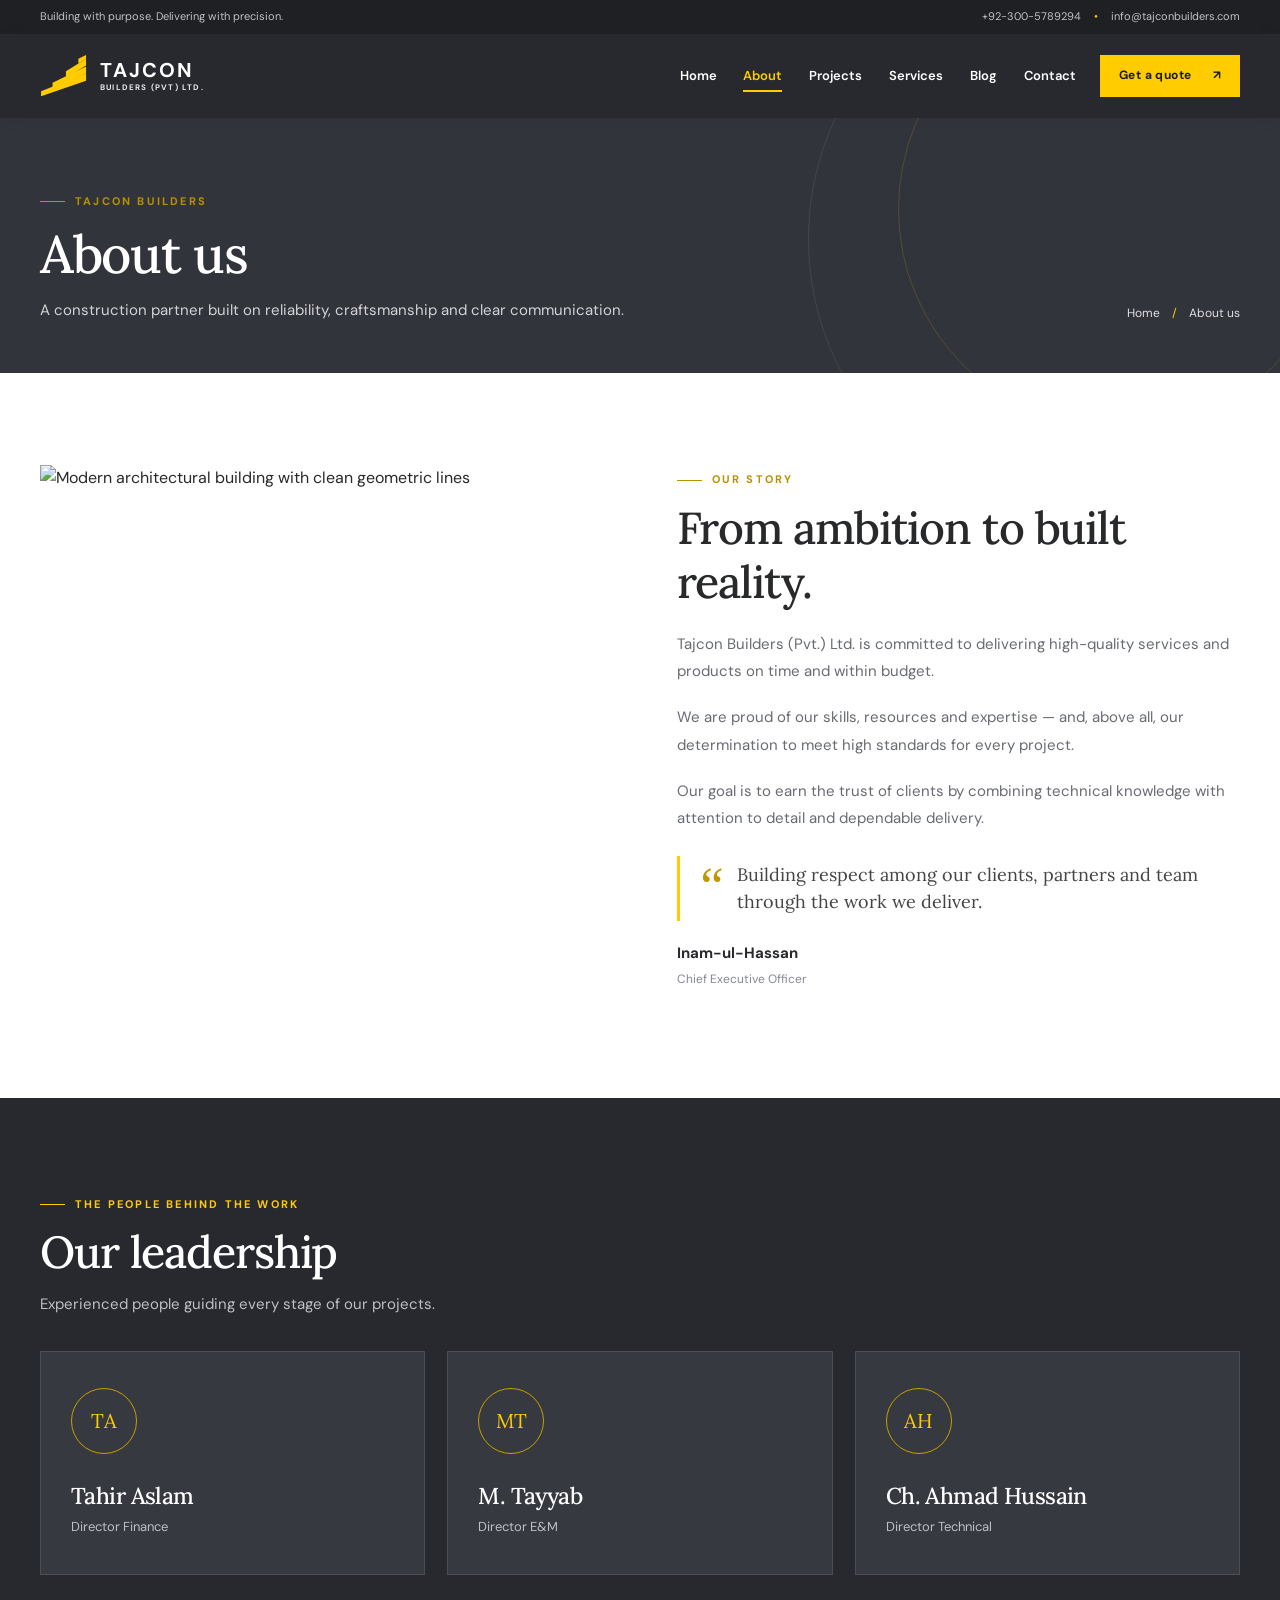
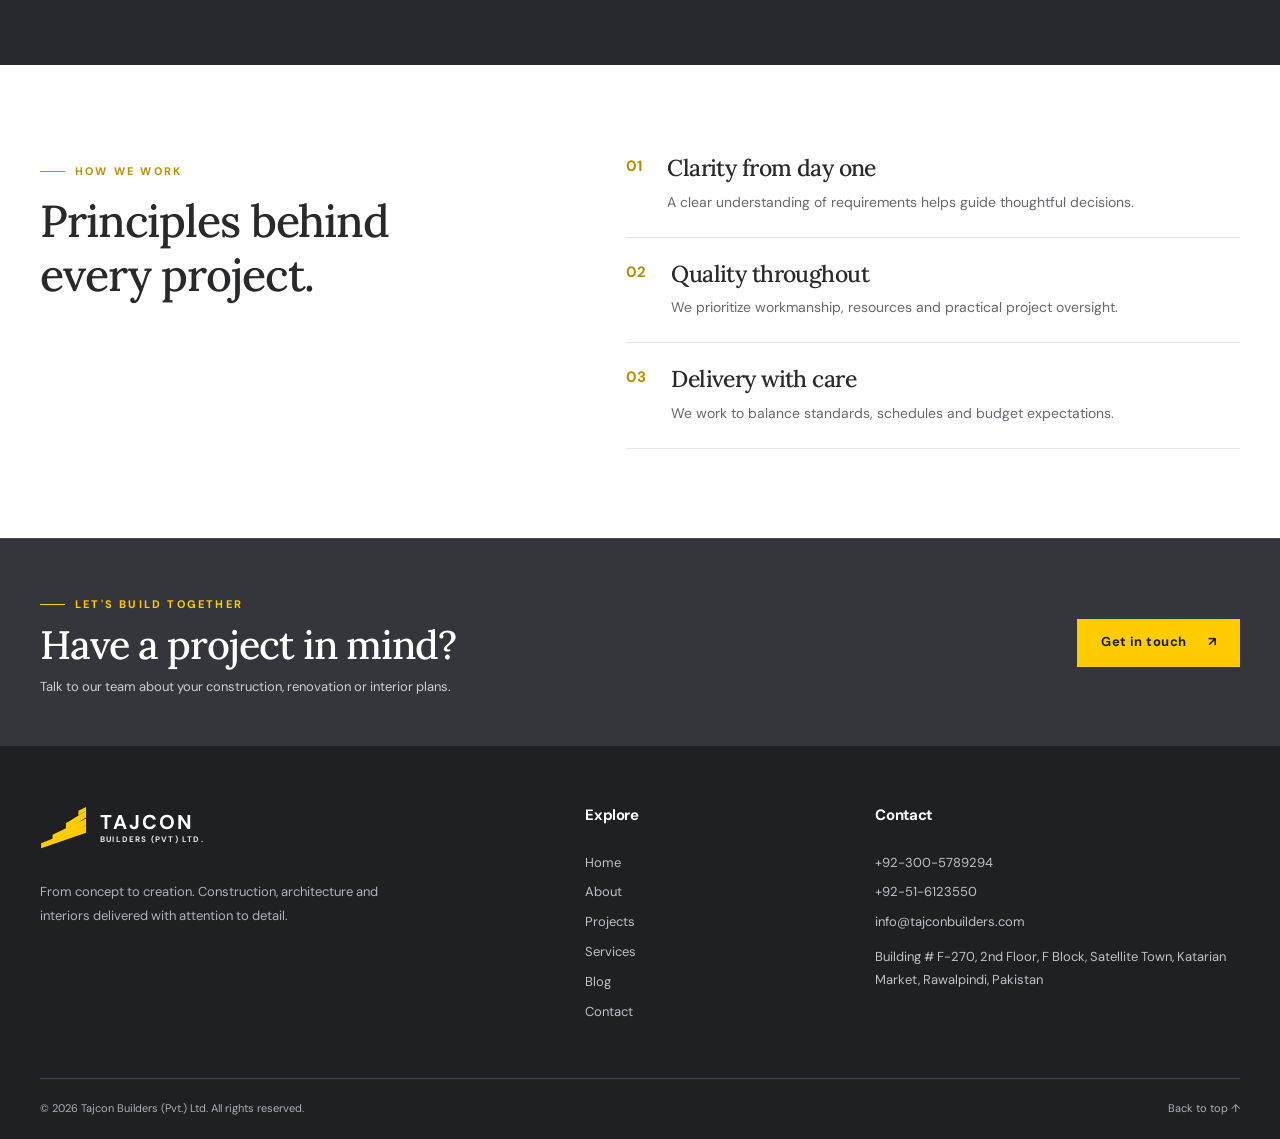
==== commit 92f4e084: "Add files via upload" ====
--- a/about.html
+++ b/about.html
@@ -1,2335 +1,11 @@
-<!doctype html>
-<html lang="en-US">
-
-<head>
-    <meta charset="UTF-8">
-    <meta name="viewport" content="width=device-width, initial-scale=1">
-    <link rel="profile" href="https://gmpg.org/xfn/11">
-
-    <title>Tajcon Builders-about</title>
-    <link rel="icon" href="images/mainlogo.png" type="image/x-icon">
-    <meta name='robots' content='noindex, nofollow' />
-    <style>
-        img:is([sizes="auto" i], [sizes^="auto," i]) {
-            contain-intrinsic-size: 3000px 1500px
-        }
-    </style>
-    
-    <link rel='dns-prefetch' href='//fonts.googleapis.com' />
-    <link rel="alternate" type="application/rss+xml" title="Archly &raquo; Feed" href="https://archly.themejunction.net/feed/" />
-    <link rel="alternate" type="application/rss+xml" title="Archly &raquo; Comments Feed" href="https://archly.themejunction.net/comments/feed/" />
-    <script>
-        window._wpemojiSettings = {
-            "baseUrl": "https:\/\/s.w.org\/images\/core\/emoji\/15.0.3\/72x72\/",
-            "ext": ".png",
-            "svgUrl": "https:\/\/s.w.org\/images\/core\/emoji\/15.0.3\/svg\/",
-            "svgExt": ".svg",
-            "source": {
-                "concatemoji": "https:\/\/archly.themejunction.net\/wp-includes\/js\/wp-emoji-release.min.js?ver=6.7.1"
-            }
-        };
-        /*! This file is auto-generated */
-        ! function(i, n) {
-            var o, s, e;
-
-            function c(e) {
-                try {
-                    var t = {
-                        supportTests: e,
-                        timestamp: (new Date).valueOf()
-                    };
-                    sessionStorage.setItem(o, JSON.stringify(t))
-                } catch (e) {}
-            }
-
-            function p(e, t, n) {
-                e.clearRect(0, 0, e.canvas.width, e.canvas.height), e.fillText(t, 0, 0);
-                var t = new Uint32Array(e.getImageData(0, 0, e.canvas.width, e.canvas.height).data),
-                    r = (e.clearRect(0, 0, e.canvas.width, e.canvas.height), e.fillText(n, 0, 0), new Uint32Array(e.getImageData(0, 0, e.canvas.width, e.canvas.height).data));
-                return t.every(function(e, t) {
-                    return e === r[t]
-                })
-            }
-
-            function u(e, t, n) {
-                switch (t) {
-                    case "flag":
-                        return n(e, "\ud83c\udff3\ufe0f\u200d\u26a7\ufe0f", "\ud83c\udff3\ufe0f\u200b\u26a7\ufe0f") ? !1 : !n(e, "\ud83c\uddfa\ud83c\uddf3", "\ud83c\uddfa\u200b\ud83c\uddf3") && !n(e, "\ud83c\udff4\udb40\udc67\udb40\udc62\udb40\udc65\udb40\udc6e\udb40\udc67\udb40\udc7f", "\ud83c\udff4\u200b\udb40\udc67\u200b\udb40\udc62\u200b\udb40\udc65\u200b\udb40\udc6e\u200b\udb40\udc67\u200b\udb40\udc7f");
-                    case "emoji":
-                        return !n(e, "\ud83d\udc26\u200d\u2b1b", "\ud83d\udc26\u200b\u2b1b")
-                }
-                return !1
-            }
-
-            function f(e, t, n) {
-                var r = "undefined" != typeof WorkerGlobalScope && self instanceof WorkerGlobalScope ? new OffscreenCanvas(300, 150) : i.createElement("canvas"),
-                    a = r.getContext("2d", {
-                        willReadFrequently: !0
-                    }),
-                    o = (a.textBaseline = "top", a.font = "600 32px Arial", {});
-                return e.forEach(function(e) {
-                    o[e] = t(a, e, n)
-                }), o
-            }
-
-            function t(e) {
-                var t = i.createElement("script");
-                t.src = e, t.defer = !0, i.head.appendChild(t)
-            }
-            "undefined" != typeof Promise && (o = "wpEmojiSettingsSupports", s = ["flag", "emoji"], n.supports = {
-                everything: !0,
-                everythingExceptFlag: !0
-            }, e = new Promise(function(e) {
-                i.addEventListener("DOMContentLoaded", e, {
-                    once: !0
-                })
-            }), new Promise(function(t) {
-                var n = function() {
-                    try {
-                        var e = JSON.parse(sessionStorage.getItem(o));
-                        if ("object" == typeof e && "number" == typeof e.timestamp && (new Date).valueOf() < e.timestamp + 604800 && "object" == typeof e.supportTests) return e.supportTests
-                    } catch (e) {}
-                    return null
-                }();
-                if (!n) {
-                    if ("undefined" != typeof Worker && "undefined" != typeof OffscreenCanvas && "undefined" != typeof URL && URL.createObjectURL && "undefined" != typeof Blob) try {
-                        var e = "postMessage(" + f.toString() + "(" + [JSON.stringify(s), u.toString(), p.toString()].join(",") + "));",
-                            r = new Blob([e], {
-                                type: "text/javascript"
-                            }),
-                            a = new Worker(URL.createObjectURL(r), {
-                                name: "wpTestEmojiSupports"
-                            });
-                        return void(a.onmessage = function(e) {
-                            c(n = e.data), a.terminate(), t(n)
-                        })
-                    } catch (e) {}
-                    c(n = f(s, u, p))
-                }
-                t(n)
-            }).then(function(e) {
-                for (var t in e) n.supports[t] = e[t], n.supports.everything = n.supports.everything && n.supports[t], "flag" !== t && (n.supports.everythingExceptFlag = n.supports.everythingExceptFlag && n.supports[t]);
-                n.supports.everythingExceptFlag = n.supports.everythingExceptFlag && !n.supports.flag, n.DOMReady = !1, n.readyCallback = function() {
-                    n.DOMReady = !0
-                }
-            }).then(function() {
-                return e
-            }).then(function() {
-                var e;
-                n.supports.everything || (n.readyCallback(), (e = n.source || {}).concatemoji ? t(e.concatemoji) : e.wpemoji && e.twemoji && (t(e.twemoji), t(e.wpemoji)))
-            }))
-        }((window, document), window._wpemojiSettings);
-    </script>
-    <style id='wp-emoji-styles-inline-css'>
-        img.wp-smiley,
-        img.emoji {
-            display: inline !important;
-            border: none !important;
-            box-shadow: none !important;
-            height: 1em !important;
-            width: 1em !important;
-            margin: 0 0.07em !important;
-            vertical-align: -0.1em !important;
-            background: none !important;
-            padding: 0 !important;
-        }
-    </style>
-    <style id='classic-theme-styles-inline-css'>
-        /*! This file is auto-generated */
-
-        .wp-block-button__link {
-            color: #fff;
-            background-color: #32373c;
-            border-radius: 9999px;
-            box-shadow: none;
-            text-decoration: none;
-            padding: calc(.667em + 2px) calc(1.333em + 2px);
-            font-size: 1.125em
-        }
-
-        .wp-block-file__button {
-            background: #32373c;
-            color: #fff;
-            text-decoration: none
-        }
-    </style>
-    <style id='global-styles-inline-css'>
-        :root {
-            --wp--preset--aspect-ratio--square: 1;
-            --wp--preset--aspect-ratio--4-3: 4/3;
-            --wp--preset--aspect-ratio--3-4: 3/4;
-            --wp--preset--aspect-ratio--3-2: 3/2;
-            --wp--preset--aspect-ratio--2-3: 2/3;
-            --wp--preset--aspect-ratio--16-9: 16/9;
-            --wp--preset--aspect-ratio--9-16: 9/16;
-            --wp--preset--color--black: #000000;
-            --wp--preset--color--cyan-bluish-gray: #abb8c3;
-            --wp--preset--color--white: #ffffff;
-            --wp--preset--color--pale-pink: #f78da7;
-            --wp--preset--color--vivid-red: #cf2e2e;
-            --wp--preset--color--luminous-vivid-orange: #ff6900;
-            --wp--preset--color--luminous-vivid-amber: #fcb900;
-            --wp--preset--color--light-green-cyan: #7bdcb5;
-            --wp--preset--color--vivid-green-cyan: #00d084;
-            --wp--preset--color--pale-cyan-blue: #8ed1fc;
-            --wp--preset--color--vivid-cyan-blue: #0693e3;
-            --wp--preset--color--vivid-purple: #9b51e0;
-            --wp--preset--gradient--vivid-cyan-blue-to-vivid-purple: linear-gradient(135deg, rgba(6, 147, 227, 1) 0%, rgb(155, 81, 224) 100%);
-            --wp--preset--gradient--light-green-cyan-to-vivid-green-cyan: linear-gradient(135deg, rgb(122, 220, 180) 0%, rgb(0, 208, 130) 100%);
-            --wp--preset--gradient--luminous-vivid-amber-to-luminous-vivid-orange: linear-gradient(135deg, rgba(252, 185, 0, 1) 0%, rgba(255, 105, 0, 1) 100%);
-            --wp--preset--gradient--luminous-vivid-orange-to-vivid-red: linear-gradient(135deg, rgba(255, 105, 0, 1) 0%, rgb(207, 46, 46) 100%);
-            --wp--preset--gradient--very-light-gray-to-cyan-bluish-gray: linear-gradient(135deg, rgb(238, 238, 238) 0%, rgb(169, 184, 195) 100%);
-            --wp--preset--gradient--cool-to-warm-spectrum: linear-gradient(135deg, rgb(74, 234, 220) 0%, rgb(151, 120, 209) 20%, rgb(207, 42, 186) 40%, rgb(238, 44, 130) 60%, rgb(251, 105, 98) 80%, rgb(254, 248, 76) 100%);
-            --wp--preset--gradient--blush-light-purple: linear-gradient(135deg, rgb(255, 206, 236) 0%, rgb(152, 150, 240) 100%);
-            --wp--preset--gradient--blush-bordeaux: linear-gradient(135deg, rgb(254, 205, 165) 0%, rgb(254, 45, 45) 50%, rgb(107, 0, 62) 100%);
-            --wp--preset--gradient--luminous-dusk: linear-gradient(135deg, rgb(255, 203, 112) 0%, rgb(199, 81, 192) 50%, rgb(65, 88, 208) 100%);
-            --wp--preset--gradient--pale-ocean: linear-gradient(135deg, rgb(255, 245, 203) 0%, rgb(182, 227, 212) 50%, rgb(51, 167, 181) 100%);
-            --wp--preset--gradient--electric-grass: linear-gradient(135deg, rgb(202, 248, 128) 0%, rgb(113, 206, 126) 100%);
-            --wp--preset--gradient--midnight: linear-gradient(135deg, rgb(2, 3, 129) 0%, rgb(40, 116, 252) 100%);
-            --wp--preset--font-size--small: 13px;
-            --wp--preset--font-size--medium: 20px;
-            --wp--preset--font-size--large: 36px;
-            --wp--preset--font-size--x-large: 42px;
-            --wp--preset--spacing--20: 0.44rem;
-            --wp--preset--spacing--30: 0.67rem;
-            --wp--preset--spacing--40: 1rem;
-            --wp--preset--spacing--50: 1.5rem;
-            --wp--preset--spacing--60: 2.25rem;
-            --wp--preset--spacing--70: 3.38rem;
-            --wp--preset--spacing--80: 5.06rem;
-            --wp--preset--shadow--natural: 6px 6px 9px rgba(0, 0, 0, 0.2);
-            --wp--preset--shadow--deep: 12px 12px 50px rgba(0, 0, 0, 0.4);
-            --wp--preset--shadow--sharp: 6px 6px 0px rgba(0, 0, 0, 0.2);
-            --wp--preset--shadow--outlined: 6px 6px 0px -3px rgba(255, 255, 255, 1), 6px 6px rgba(0, 0, 0, 1);
-            --wp--preset--shadow--crisp: 6px 6px 0px rgba(0, 0, 0, 1);
-        }
-
-        :where(.is-layout-flex) {
-            gap: 0.5em;
-        }
-
-        :where(.is-layout-grid) {
-            gap: 0.5em;
-        }
-
-        body .is-layout-flex {
-            display: flex;
-        }
-
-        .is-layout-flex {
-            flex-wrap: wrap;
-            align-items: center;
-        }
-
-        .is-layout-flex> :is(*, div) {
-            margin: 0;
-        }
-
-        body .is-layout-grid {
-            display: grid;
-        }
-
-        .is-layout-grid> :is(*, div) {
-            margin: 0;
-        }
-
-        :where(.wp-block-columns.is-layout-flex) {
-            gap: 2em;
-        }
-
-        :where(.wp-block-columns.is-layout-grid) {
-            gap: 2em;
-        }
-
-        :where(.wp-block-post-template.is-layout-flex) {
-            gap: 1.25em;
-        }
-
-        :where(.wp-block-post-template.is-layout-grid) {
-            gap: 1.25em;
-        }
-
-        .has-black-color {
-            color: var(--wp--preset--color--black) !important;
-        }
-
-        .has-cyan-bluish-gray-color {
-            color: var(--wp--preset--color--cyan-bluish-gray) !important;
-        }
-
-        .has-white-color {
-            color: var(--wp--preset--color--white) !important;
-        }
-
-        .has-pale-pink-color {
-            color: var(--wp--preset--color--pale-pink) !important;
-        }
-
-        .has-vivid-red-color {
-            color: var(--wp--preset--color--vivid-red) !important;
-        }
-
-        .has-luminous-vivid-orange-color {
-            color: var(--wp--preset--color--luminous-vivid-orange) !important;
-        }
-
-        .has-luminous-vivid-amber-color {
-            color: var(--wp--preset--color--luminous-vivid-amber) !important;
-        }
-
-        .has-light-green-cyan-color {
-            color: var(--wp--preset--color--light-green-cyan) !important;
-        }
-
-        .has-vivid-green-cyan-color {
-            color: var(--wp--preset--color--vivid-green-cyan) !important;
-        }
-
-        .has-pale-cyan-blue-color {
-            color: var(--wp--preset--color--pale-cyan-blue) !important;
-        }
-
-        .has-vivid-cyan-blue-color {
-            color: var(--wp--preset--color--vivid-cyan-blue) !important;
-        }
-
-        .has-vivid-purple-color {
-            color: var(--wp--preset--color--vivid-purple) !important;
-        }
-
-        .has-black-background-color {
-            background-color: var(--wp--preset--color--black) !important;
-        }
-
-        .has-cyan-bluish-gray-background-color {
-            background-color: var(--wp--preset--color--cyan-bluish-gray) !important;
-        }
-
-        .has-white-background-color {
-            background-color: var(--wp--preset--color--white) !important;
-        }
-
-        .has-pale-pink-background-color {
-            background-color: var(--wp--preset--color--pale-pink) !important;
-        }
-
-        .has-vivid-red-background-color {
-            background-color: var(--wp--preset--color--vivid-red) !important;
-        }
-
-        .has-luminous-vivid-orange-background-color {
-            background-color: var(--wp--preset--color--luminous-vivid-orange) !important;
-        }
-
-        .has-luminous-vivid-amber-background-color {
-            background-color: var(--wp--preset--color--luminous-vivid-amber) !important;
-        }
-
-        .has-light-green-cyan-background-color {
-            background-color: var(--wp--preset--color--light-green-cyan) !important;
-        }
-
-        .has-vivid-green-cyan-background-color {
-            background-color: var(--wp--preset--color--vivid-green-cyan) !important;
-        }
-
-        .has-pale-cyan-blue-background-color {
-            background-color: var(--wp--preset--color--pale-cyan-blue) !important;
-        }
-
-        .has-vivid-cyan-blue-background-color {
-            background-color: var(--wp--preset--color--vivid-cyan-blue) !important;
-        }
-
-        .has-vivid-purple-background-color {
-            background-color: var(--wp--preset--color--vivid-purple) !important;
-        }
-
-        .has-black-border-color {
-            border-color: var(--wp--preset--color--black) !important;
-        }
-
-        .has-cyan-bluish-gray-border-color {
-            border-color: var(--wp--preset--color--cyan-bluish-gray) !important;
-        }
-
-        .has-white-border-color {
-            border-color: var(--wp--preset--color--white) !important;
-        }
-
-        .has-pale-pink-border-color {
-            border-color: var(--wp--preset--color--pale-pink) !important;
-        }
-
-        .has-vivid-red-border-color {
-            border-color: var(--wp--preset--color--vivid-red) !important;
-        }
-
-        .has-luminous-vivid-orange-border-color {
-            border-color: var(--wp--preset--color--luminous-vivid-orange) !important;
-        }
-
-        .has-luminous-vivid-amber-border-color {
-            border-color: var(--wp--preset--color--luminous-vivid-amber) !important;
-        }
-
-        .has-light-green-cyan-border-color {
-            border-color: var(--wp--preset--color--light-green-cyan) !important;
-        }
-
-        .has-vivid-green-cyan-border-color {
-            border-color: var(--wp--preset--color--vivid-green-cyan) !important;
-        }
-
-        .has-pale-cyan-blue-border-color {
-            border-color: var(--wp--preset--color--pale-cyan-blue) !important;
-        }
-
-        .has-vivid-cyan-blue-border-color {
-            border-color: var(--wp--preset--color--vivid-cyan-blue) !important;
-        }
-
-        .has-vivid-purple-border-color {
-            border-color: var(--wp--preset--color--vivid-purple) !important;
-        }
-
-        .has-vivid-cyan-blue-to-vivid-purple-gradient-background {
-            background: var(--wp--preset--gradient--vivid-cyan-blue-to-vivid-purple) !important;
-        }
-
-        .has-light-green-cyan-to-vivid-green-cyan-gradient-background {
-            background: var(--wp--preset--gradient--light-green-cyan-to-vivid-green-cyan) !important;
-        }
-
-        .has-luminous-vivid-amber-to-luminous-vivid-orange-gradient-background {
-            background: var(--wp--preset--gradient--luminous-vivid-amber-to-luminous-vivid-orange) !important;
-        }
-
-        .has-luminous-vivid-orange-to-vivid-red-gradient-background {
-            background: var(--wp--preset--gradient--luminous-vivid-orange-to-vivid-red) !important;
-        }
-
-        .has-very-light-gray-to-cyan-bluish-gray-gradient-background {
-            background: var(--wp--preset--gradient--very-light-gray-to-cyan-bluish-gray) !important;
-        }
-
-        .has-cool-to-warm-spectrum-gradient-background {
-            background: var(--wp--preset--gradient--cool-to-warm-spectrum) !important;
-        }
-
-        .has-blush-light-purple-gradient-background {
-            background: var(--wp--preset--gradient--blush-light-purple) !important;
-        }
-
-        .has-blush-bordeaux-gradient-background {
-            background: var(--wp--preset--gradient--blush-bordeaux) !important;
-        }
-
-        .has-luminous-dusk-gradient-background {
-            background: var(--wp--preset--gradient--luminous-dusk) !important;
-        }
-
-        .has-pale-ocean-gradient-background {
-            background: var(--wp--preset--gradient--pale-ocean) !important;
-        }
-
-        .has-electric-grass-gradient-background {
-            background: var(--wp--preset--gradient--electric-grass) !important;
-        }
-
-        .has-midnight-gradient-background {
-            background: var(--wp--preset--gradient--midnight) !important;
-        }
-
-        .has-small-font-size {
-            font-size: var(--wp--preset--font-size--small) !important;
-        }
-
-        .has-medium-font-size {
-            font-size: var(--wp--preset--font-size--medium) !important;
-        }
-
-        .has-large-font-size {
-            font-size: var(--wp--preset--font-size--large) !important;
-        }
-
-        .has-x-large-font-size {
-            font-size: var(--wp--preset--font-size--x-large) !important;
-        }
-
-        :where(.wp-block-post-template.is-layout-flex) {
-            gap: 1.25em;
-        }
-
-        :where(.wp-block-post-template.is-layout-grid) {
-            gap: 1.25em;
-        }
-
-        :where(.wp-block-columns.is-layout-flex) {
-            gap: 2em;
-        }
-
-        :where(.wp-block-columns.is-layout-grid) {
-            gap: 2em;
-        }
-
-        :root :where(.wp-block-pullquote) {
-            font-size: 1.5em;
-            line-height: 1.6;
-        }
-    </style>
-    <link rel='stylesheet' id='contact-form-7-css' href='https://archly.themejunction.net/wp-content/plugins/contact-form-7/includes/css/styles.css?ver=6.0.3' media='all' />
-    <link rel='stylesheet' id='tjcore-style-css' href='https://archly.themejunction.net/wp-content/plugins/tj-archly-core/assets/css/tjcore.css?ver=1.0.2' media='all' />
-    <link rel='stylesheet' id='archly-google-fonts-css' href='//fonts.googleapis.com/css?family=Lora%3Aital%2Cwght%400%2C100%3B0%2C200%3B0%2C300%3B0%2C400%3B0%2C500%3B0%2C600%3B0%2C700%3B1%2C100%3B1%2C200%3B1%2C300%3B1%2C400%3B1%2C500%3B1%2C600%3B1%2C700%26display%3Dswap%7CDM+Sans%3Aital%2Cwght%400%2C100%3B0%2C200%3B0%2C300%3B0%2C400%3B0%2C500%3B0%2C600%3B0%2C700%3B0%2C800%3B0%2C900%3B1%2C100%3B1%2C200%3B1%2C300%3B1%2C400%3B1%2C500%3B1%2C600%3B1%2C700%3B1%2C800%3B1%2C900%26display%3Dswap&#038;subset=latin%2Clatin-ext'
-        media='all' />
-    <link rel='stylesheet' id='bootstrap-css' href='https://archly.themejunction.net/wp-content/themes/archly/assets/css/bootstrap.min.css?ver=6.7.1' media='all' />
-    <link rel='stylesheet' id='font-awesome-pro-css' href='https://archly.themejunction.net/wp-content/themes/archly/assets/css/font-awesome-pro.min.css?ver=6.7.1' media='all' />
-    <link rel='stylesheet' id='archly-icons-css' href='https://archly.themejunction.net/wp-content/themes/archly/assets/css/archly-icons.css?ver=6.7.1' media='all' />
-    <link rel='stylesheet' id='animate-css' href='https://archly.themejunction.net/wp-content/themes/archly/assets/css/animate.min.css?ver=6.7.1' media='all' />
-    <link rel='stylesheet' id='nice-select-css' href='https://archly.themejunction.net/wp-content/themes/archly/assets/css/nice-select.css?ver=6.7.1' media='all' />
-    <link rel='stylesheet' id='back-to-top-css' href='https://archly.themejunction.net/wp-content/themes/archly/assets/css/back-to-top.css?ver=6.7.1' media='all' />
-    <link rel='stylesheet' id='meanmenu-css' href='https://archly.themejunction.net/wp-content/themes/archly/assets/css/meanmenu.css?ver=6.7.1' media='all' />
-    <link rel='stylesheet' id='archly-swiper-css' href='https://archly.themejunction.net/wp-content/themes/archly/assets/css/swiper.min.css?ver=6.7.1' media='all' />
-    <link rel='stylesheet' id='owl-carousel-css' href='https://archly.themejunction.net/wp-content/themes/archly/assets/css/owl.carousel.css?ver=6.7.1' media='all' />
-    <link rel='stylesheet' id='magnific-popup-css' href='https://archly.themejunction.net/wp-content/themes/archly/assets/css/magnific-popup.css?ver=6.7.1' media='all' />
-    <link rel='stylesheet' id='odometer-css' href='https://archly.themejunction.net/wp-content/themes/archly/assets/css/odometer.min.css?ver=6.7.1' media='all' />
-    <!-- <link rel='stylesheet' id='archly-core-css' href='https://archly.themejunction.net/wp-content/themes/archly/assets/css/archly-core.css?ver=1.0.2' media='all' /> -->
-     <link rel='stylesheet' id='archly-core-css' href='bb.css'>
-    <link rel='stylesheet' id='archly-unit-css' href='https://archly.themejunction.net/wp-content/themes/archly/assets/css/archly-unit.css?ver=1.0.2' media='all' />
-    <link rel='stylesheet' id='archly-custom-css' href='https://archly.themejunction.net/wp-content/themes/archly/assets/css/archly-custom.css?ver=1.0.2' media='all' />
-    <link rel='stylesheet' id='archly-style-css' href='https://archly.themejunction.net/wp-content/themes/archly-child/style.css?ver=1.0.2' media='all' />
-    <link rel='stylesheet' id='elementor-icons-css' href='https://archly.themejunction.net/wp-content/plugins/elementor/assets/lib/eicons/css/elementor-icons.min.css?ver=5.34.0' media='all' />
-    <link rel='stylesheet' id='elementor-frontend-css' href='https://archly.themejunction.net/wp-content/uploads/elementor/css/custom-frontend.min.css?ver=1737280269' media='all' />
-    <link rel='stylesheet' id='elementor-post-7-css' href='https://archly.themejunction.net/wp-content/uploads/elementor/css/post-7.css?ver=1737280269' media='all' />
-    <link rel='stylesheet' id='font-awesome-5-all-css' href='https://archly.themejunction.net/wp-content/plugins/elementor/assets/lib/font-awesome/css/all.min.css?ver=3.26.5' media='all' />
-    <link rel='stylesheet' id='font-awesome-4-shim-css' href='https://archly.themejunction.net/wp-content/plugins/elementor/assets/lib/font-awesome/css/v4-shims.min.css?ver=3.26.5' media='all' />
-    <link rel='stylesheet' id='widget-image-css' href='https://archly.themejunction.net/wp-content/plugins/elementor/assets/css/widget-image.min.css?ver=3.26.5' media='all' />
-    <link rel='stylesheet' id='elementor-post-26-css' href='https://archly.themejunction.net/wp-content/uploads/elementor/css/post-26.css?ver=1737293338' media='all' />
-    <link rel='stylesheet' id='parent-style-css' href='https://archly.themejunction.net/wp-content/themes/archly-child/style.css?ver=6.7.1' media='all' />
-    <link rel='stylesheet' id='child-style-css' href='https://archly.themejunction.net/wp-content/themes/archly-child/style.css?ver=6.7.1' media='all' />
-    <link rel='stylesheet' id='google-fonts-1-css' href='https://fonts.googleapis.com/css?family=Roboto%3A100%2C100italic%2C200%2C200italic%2C300%2C300italic%2C400%2C400italic%2C500%2C500italic%2C600%2C600italic%2C700%2C700italic%2C800%2C800italic%2C900%2C900italic%7CRoboto+Slab%3A100%2C100italic%2C200%2C200italic%2C300%2C300italic%2C400%2C400italic%2C500%2C500italic%2C600%2C600italic%2C700%2C700italic%2C800%2C800italic%2C900%2C900italic&#038;display=swap&#038;ver=6.7.1'
-        media='all' />
-    <link rel='stylesheet' id='elementor-icons-shared-0-css' href='https://archly.themejunction.net/wp-content/plugins/elementor/assets/lib/font-awesome/css/fontawesome.min.css?ver=5.15.3' media='all' />
-    <link rel='stylesheet' id='elementor-icons-fa-brands-css' href='https://archly.themejunction.net/wp-content/plugins/elementor/assets/lib/font-awesome/css/brands.min.css?ver=5.15.3' media='all' />
-    <link rel='stylesheet' id='elementor-icons-tj-archly-icons-css' href='https://archly.themejunction.net/wp-content/plugins/tj-archly-core/./inc/icons/archly-icons/css/archly-icons.css?ver=1.0.0' media='all' />
-    <link rel="preconnect" href="https://fonts.gstatic.com/" crossorigin>
-    <script src="https://archly.themejunction.net/wp-includes/js/jquery/jquery.min.js?ver=3.7.1" id="jquery-core-js"></script>
-    <script src="https://archly.themejunction.net/wp-includes/js/jquery/jquery-migrate.min.js?ver=3.4.1" id="jquery-migrate-js"></script>
-    <script src="https://archly.themejunction.net/wp-content/plugins/elementor/assets/lib/font-awesome/js/v4-shims.min.js?ver=3.26.5" id="font-awesome-4-shim-js"></script>
-    <link rel="https://api.w.org/" href="https://archly.themejunction.net/wp-json/" />
-    <link rel="alternate" title="JSON" type="application/json" href="https://archly.themejunction.net/wp-json/wp/v2/pages/26" />
-    <link rel="EditURI" type="application/rsd+xml" title="RSD" href="https://archly.themejunction.net/xmlrpc.php?rsd" />
-    <meta name="generator" content="WordPress 6.7.1" />
-    <link rel="canonical" href="https://archly.themejunction.net/about/" />
-    <link rel='shortlink' href='https://archly.themejunction.net/?p=26' />
-    <link rel="stylesheet" href="https://cdnjs.cloudflare.com/ajax/libs/font-awesome/6.7.2/css/all.min.css" integrity="sha512-Evv84Mr4kqVGRNSgIGL/F/aIDqQb7xQ2vcrdIwxfjThSH8CSR7PBEakCr51Ck+w+/U6swU2Im1vVX0SVk9ABhg==" crossorigin="anonymous" referrerpolicy="no-referrer" />
-    <link rel="alternate" title="oEmbed (JSON)" type="application/json+oembed" href="https://archly.themejunction.net/wp-json/oembed/1.0/embed?url=https%3A%2F%2Farchly.themejunction.net%2Fabout%2F" />
-    <link rel="alternate" title="oEmbed (XML)" type="text/xml+oembed" href="https://archly.themejunction.net/wp-json/oembed/1.0/embed?url=https%3A%2F%2Farchly.themejunction.net%2Fabout%2F&#038;format=xml" />
-    <!-- <meta name="generator" content="Elementor 3.26.5; features: additional_custom_breakpoints, e_element_cache; settings: css_print_method-external, google_font-enabled, font_display-swap">
-    <link rel="icon" href="https://archly.themejunction.net/wp-content/uploads/2024/12/fav.png" sizes="32x32" />
-    <link rel="icon" href="https://archly.themejunction.net/wp-content/uploads/2024/12/fav.png" sizes="192x192" />
-    <link rel="apple-touch-icon" href="https://archly.themejunction.net/wp-content/uploads/2024/12/fav.png" /> -->
-    <meta name="msapplication-TileImage" content="https://archly.themejunction.net/wp-content/uploads/2024/12/fav.png" />
-    <style id="kirki-inline-styles">
-        :root {
-            --tj-ff-body: DM Sans;
-            --tj-fs-body: 16px;
-            --tj-ff-heading: Lora;
-            --tj-color-text-body: #a49ea0;
-            --tj-color-theme-primary: #fc0;
-            --tj-color-theme-secondary: #3c3e45;
-            --tj-color-heading-primary: #ffffff;
-        }
-
-        body {
-            line-height: 1.6;
-        }
-
-        @media (max-width: 767px) {
-            .site-logo .primary_logo {
-                max-width: 300px;
-            }
-            .site-logo .primary_logo img {
-                height: auto;
-            }
-            .site-logo .secondary_logo {
-                max-width: 120px;
-            }
-            .site-logo .secondary_logo img {
-                height: auto;
-            }
-            .hamburger_logo .mobile_logo {
-                max-width: 140px;
-            }
-            .hamburger_logo .mobile_logo img {
-                height: auto;
-            }
-            .search_wrapper .search_top .search_logo {
-                max-width: 150px;
-            }
-            .search_wrapper .search_top .search_logo img {
-                height: auto;
-            }
-            .offcanvas-area .offcanvas-wrapper .side-infos .side-logo {
-                max-width: 150px;
-            }
-            .offcanvas-area .offcanvas-wrapper .side-infos .side-logo img {
-                height: auto;
-            }
-            .top-content-area .footer-logo {
-                max-width: 200px;
-            }
-            .top-content-area .footer-logo img {
-                height: auto;
-            }
-        }
-
-        @media (min-width: 768px) and (max-width: 991px) {
-            .site-logo .primary_logo {
-                max-width: 300px;
-            }
-            .site-logo .primary_logo img {
-                height: auto;
-            }
-            .site-logo .secondary_logo {
-                max-width: 140px;
-            }
-            .site-logo .secondary_logo img {
-                height: auto;
-            }
-            .hamburger_logo .mobile_logo {
-                max-width: 140px;
-            }
-            .hamburger_logo .mobile_logo img {
-                height: auto;
-            }
-            .search_wrapper .search_top .search_logo {
-                max-width: 150px;
-            }
-            .search_wrapper .search_top .search_logo img {
-                height: auto;
-            }
-            .offcanvas-area .offcanvas-wrapper .side-infos .side-logo {
-                max-width: 150px;
-            }
-            .offcanvas-area .offcanvas-wrapper .side-infos .side-logo img {
-                height: auto;
-            }
-            .top-content-area .footer-logo {
-                max-width: 200px;
-            }
-            .top-content-area .footer-logo img {
-                height: auto;
-            }
-        }
-
-        @media (min-width: 992px) {
-            .site-logo .primary_logo {
-                max-width: 300px;
-            }
-            .site-logo .primary_logo img {
-                height: auto;
-            }
-            .site-logo .secondary_logo {
-                max-width: 150px;
-            }
-            .site-logo .secondary_logo img {
-                height: auto;
-            }
-            .hamburger_logo .mobile_logo {
-                max-width: 140px;
-            }
-            .hamburger_logo .mobile_logo img {
-                height: auto;
-            }
-            .search_wrapper .search_top .search_logo {
-                max-width: 150px;
-            }
-            .search_wrapper .search_top .search_logo img {
-                height: auto;
-            }
-            .offcanvas-area .offcanvas-wrapper .side-infos .side-logo {
-                max-width: 150px;
-            }
-            .offcanvas-area .offcanvas-wrapper .side-infos .side-logo img {
-                height: auto;
-            }
-            .top-content-area .footer-logo {
-                max-width: 200px;
-            }
-            .top-content-area .footer-logo img {
-                height: auto;
-            }
-        }
-
-        /* latin-ext */
-
-        @font-face {
-            font-family: 'DM Sans';
-            font-style: normal;
-            font-weight: 400;
-            font-display: swap;
-            src: url(https://archly.themejunction.net/wp-content/fonts/dm-sans/rP2tp2ywxg089UriI5-g4vlH9VoD8CmcqZG40F9JadbnoEwAopxRR232VGM.woff2) format('woff2');
-            unicode-range: U+0100-02BA, U+02BD-02C5, U+02C7-02CC, U+02CE-02D7, U+02DD-02FF, U+0304, U+0308, U+0329, U+1D00-1DBF, U+1E00-1E9F, U+1EF2-1EFF, U+2020, U+20A0-20AB, U+20AD-20C0, U+2113, U+2C60-2C7F, U+A720-A7FF;
-        }
-
-        /* latin */
-
-        @font-face {
-            font-family: 'DM Sans';
-            font-style: normal;
-            font-weight: 400;
-            font-display: swap;
-            src: url(https://archly.themejunction.net/wp-content/fonts/dm-sans/rP2tp2ywxg089UriI5-g4vlH9VoD8CmcqZG40F9JadbnoEwAopxRSW32.woff2) format('woff2');
-            unicode-range: U+0000-00FF, U+0131, U+0152-0153, U+02BB-02BC, U+02C6, U+02DA, U+02DC, U+0304, U+0308, U+0329, U+2000-206F, U+20AC, U+2122, U+2191, U+2193, U+2212, U+2215, U+FEFF, U+FFFD;
-        }
-
-        /* cyrillic-ext */
-
-        @font-face {
-            font-family: 'Lora';
-            font-style: normal;
-            font-weight: 500;
-            font-display: swap;
-            src: url(https://archly.themejunction.net/wp-content/fonts/lora/0QI6MX1D_JOuGQbT0gvTJPa787wsuxJMkq1umA.woff2) format('woff2');
-            unicode-range: U+0460-052F, U+1C80-1C8A, U+20B4, U+2DE0-2DFF, U+A640-A69F, U+FE2E-FE2F;
-        }
-
-        /* cyrillic */
-
-        @font-face {
-            font-family: 'Lora';
-            font-style: normal;
-            font-weight: 500;
-            font-display: swap;
-            src: url(https://archly.themejunction.net/wp-content/fonts/lora/0QI6MX1D_JOuGQbT0gvTJPa787wsuxJFkq1umA.woff2) format('woff2');
-            unicode-range: U+0301, U+0400-045F, U+0490-0491, U+04B0-04B1, U+2116;
-        }
-
-        /* math */
-
-        @font-face {
-            font-family: 'Lora';
-            font-style: normal;
-            font-weight: 500;
-            font-display: swap;
-            src: url(https://archly.themejunction.net/wp-content/fonts/lora/0QI6MX1D_JOuGQbT0gvTJPa787wsuxI9kq1umA.woff2) format('woff2');
-            unicode-range: U+0302-0303, U+0305, U+0307-0308, U+0310, U+0312, U+0315, U+031A, U+0326-0327, U+032C, U+032F-0330, U+0332-0333, U+0338, U+033A, U+0346, U+034D, U+0391-03A1, U+03A3-03A9, U+03B1-03C9, U+03D1, U+03D5-03D6, U+03F0-03F1, U+03F4-03F5, U+2016-2017, U+2034-2038, U+203C, U+2040, U+2043, U+2047, U+2050, U+2057, U+205F, U+2070-2071, U+2074-208E, U+2090-209C, U+20D0-20DC, U+20E1, U+20E5-20EF, U+2100-2112, U+2114-2115, U+2117-2121, U+2123-214F, U+2190, U+2192, U+2194-21AE, U+21B0-21E5, U+21F1-21F2, U+21F4-2211, U+2213-2214, U+2216-22FF, U+2308-230B, U+2310, U+2319, U+231C-2321, U+2336-237A, U+237C, U+2395, U+239B-23B7, U+23D0, U+23DC-23E1, U+2474-2475, U+25AF, U+25B3, U+25B7, U+25BD, U+25C1, U+25CA, U+25CC, U+25FB, U+266D-266F, U+27C0-27FF, U+2900-2AFF, U+2B0E-2B11, U+2B30-2B4C, U+2BFE, U+3030, U+FF5B, U+FF5D, U+1D400-1D7FF, U+1EE00-1EEFF;
-        }
-
-        /* symbols */
-
-        @font-face {
-            font-family: 'Lora';
-            font-style: normal;
-            font-weight: 500;
-            font-display: swap;
-            src: url(https://archly.themejunction.net/wp-content/fonts/lora/0QI6MX1D_JOuGQbT0gvTJPa787wsuxIvkq1umA.woff2) format('woff2');
-            unicode-range: U+0001-000C, U+000E-001F, U+007F-009F, U+20DD-20E0, U+20E2-20E4, U+2150-218F, U+2190, U+2192, U+2194-2199, U+21AF, U+21E6-21F0, U+21F3, U+2218-2219, U+2299, U+22C4-22C6, U+2300-243F, U+2440-244A, U+2460-24FF, U+25A0-27BF, U+2800-28FF, U+2921-2922, U+2981, U+29BF, U+29EB, U+2B00-2BFF, U+4DC0-4DFF, U+FFF9-FFFB, U+10140-1018E, U+10190-1019C, U+101A0, U+101D0-101FD, U+102E0-102FB, U+10E60-10E7E, U+1D2C0-1D2D3, U+1D2E0-1D37F, U+1F000-1F0FF, U+1F100-1F1AD, U+1F1E6-1F1FF, U+1F30D-1F30F, U+1F315, U+1F31C, U+1F31E, U+1F320-1F32C, U+1F336, U+1F378, U+1F37D, U+1F382, U+1F393-1F39F, U+1F3A7-1F3A8, U+1F3AC-1F3AF, U+1F3C2, U+1F3C4-1F3C6, U+1F3CA-1F3CE, U+1F3D4-1F3E0, U+1F3ED, U+1F3F1-1F3F3, U+1F3F5-1F3F7, U+1F408, U+1F415, U+1F41F, U+1F426, U+1F43F, U+1F441-1F442, U+1F444, U+1F446-1F449, U+1F44C-1F44E, U+1F453, U+1F46A, U+1F47D, U+1F4A3, U+1F4B0, U+1F4B3, U+1F4B9, U+1F4BB, U+1F4BF, U+1F4C8-1F4CB, U+1F4D6, U+1F4DA, U+1F4DF, U+1F4E3-1F4E6, U+1F4EA-1F4ED, U+1F4F7, U+1F4F9-1F4FB, U+1F4FD-1F4FE, U+1F503, U+1F507-1F50B, U+1F50D, U+1F512-1F513, U+1F53E-1F54A, U+1F54F-1F5FA, U+1F610, U+1F650-1F67F, U+1F687, U+1F68D, U+1F691, U+1F694, U+1F698, U+1F6AD, U+1F6B2, U+1F6B9-1F6BA, U+1F6BC, U+1F6C6-1F6CF, U+1F6D3-1F6D7, U+1F6E0-1F6EA, U+1F6F0-1F6F3, U+1F6F7-1F6FC, U+1F700-1F7FF, U+1F800-1F80B, U+1F810-1F847, U+1F850-1F859, U+1F860-1F887, U+1F890-1F8AD, U+1F8B0-1F8BB, U+1F8C0-1F8C1, U+1F900-1F90B, U+1F93B, U+1F946, U+1F984, U+1F996, U+1F9E9, U+1FA00-1FA6F, U+1FA70-1FA7C, U+1FA80-1FA89, U+1FA8F-1FAC6, U+1FACE-1FADC, U+1FADF-1FAE9, U+1FAF0-1FAF8, U+1FB00-1FBFF;
-        }
-
-        /* vietnamese */
-
-        @font-face {
-            font-family: 'Lora';
-            font-style: normal;
-            font-weight: 500;
-            font-display: swap;
-            src: url(https://archly.themejunction.net/wp-content/fonts/lora/0QI6MX1D_JOuGQbT0gvTJPa787wsuxJOkq1umA.woff2) format('woff2');
-            unicode-range: U+0102-0103, U+0110-0111, U+0128-0129, U+0168-0169, U+01A0-01A1, U+01AF-01B0, U+0300-0301, U+0303-0304, U+0308-0309, U+0323, U+0329, U+1EA0-1EF9, U+20AB;
-        }
-
-        /* latin-ext */
-
-        @font-face {
-            font-family: 'Lora';
-            font-style: normal;
-            font-weight: 500;
-            font-display: swap;
-            src: url(https://archly.themejunction.net/wp-content/fonts/lora/0QI6MX1D_JOuGQbT0gvTJPa787wsuxJPkq1umA.woff2) format('woff2');
-            unicode-range: U+0100-02BA, U+02BD-02C5, U+02C7-02CC, U+02CE-02D7, U+02DD-02FF, U+0304, U+0308, U+0329, U+1D00-1DBF, U+1E00-1E9F, U+1EF2-1EFF, U+2020, U+20A0-20AB, U+20AD-20C0, U+2113, U+2C60-2C7F, U+A720-A7FF;
-        }
-
-        /* latin */
-
-        @font-face {
-            font-family: 'Lora';
-            font-style: normal;
-            font-weight: 500;
-            font-display: swap;
-            src: url(https://archly.themejunction.net/wp-content/fonts/lora/0QI6MX1D_JOuGQbT0gvTJPa787wsuxJBkq0.woff2) format('woff2');
-            unicode-range: U+0000-00FF, U+0131, U+0152-0153, U+02BB-02BC, U+02C6, U+02DA, U+02DC, U+0304, U+0308, U+0329, U+2000-206F, U+20AC, U+2122, U+2191, U+2193, U+2212, U+2215, U+FEFF, U+FFFD;
-        }
-
-        /* latin-ext */
-
-        @font-face {
-            font-family: 'DM Sans';
-            font-style: normal;
-            font-weight: 400;
-            font-display: swap;
-            src: url(https://archly.themejunction.net/wp-content/fonts/dm-sans/rP2tp2ywxg089UriI5-g4vlH9VoD8CmcqZG40F9JadbnoEwAopxRR232VGM.woff2) format('woff2');
-            unicode-range: U+0100-02BA, U+02BD-02C5, U+02C7-02CC, U+02CE-02D7, U+02DD-02FF, U+0304, U+0308, U+0329, U+1D00-1DBF, U+1E00-1E9F, U+1EF2-1EFF, U+2020, U+20A0-20AB, U+20AD-20C0, U+2113, U+2C60-2C7F, U+A720-A7FF;
-        }
-
-        /* latin */
-
-        @font-face {
-            font-family: 'DM Sans';
-            font-style: normal;
-            font-weight: 400;
-            font-display: swap;
-            src: url(https://archly.themejunction.net/wp-content/fonts/dm-sans/rP2tp2ywxg089UriI5-g4vlH9VoD8CmcqZG40F9JadbnoEwAopxRSW32.woff2) format('woff2');
-            unicode-range: U+0000-00FF, U+0131, U+0152-0153, U+02BB-02BC, U+02C6, U+02DA, U+02DC, U+0304, U+0308, U+0329, U+2000-206F, U+20AC, U+2122, U+2191, U+2193, U+2212, U+2215, U+FEFF, U+FFFD;
-        }
-
-        /* cyrillic-ext */
-
-        @font-face {
-            font-family: 'Lora';
-            font-style: normal;
-            font-weight: 500;
-            font-display: swap;
-            src: url(https://archly.themejunction.net/wp-content/fonts/lora/0QI6MX1D_JOuGQbT0gvTJPa787wsuxJMkq1umA.woff2) format('woff2');
-            unicode-range: U+0460-052F, U+1C80-1C8A, U+20B4, U+2DE0-2DFF, U+A640-A69F, U+FE2E-FE2F;
-        }
-
-        /* cyrillic */
-
-        @font-face {
-            font-family: 'Lora';
-            font-style: normal;
-            font-weight: 500;
-            font-display: swap;
-            src: url(https://archly.themejunction.net/wp-content/fonts/lora/0QI6MX1D_JOuGQbT0gvTJPa787wsuxJFkq1umA.woff2) format('woff2');
-            unicode-range: U+0301, U+0400-045F, U+0490-0491, U+04B0-04B1, U+2116;
-        }
-
-        /* math */
-
-        @font-face {
-            font-family: 'Lora';
-            font-style: normal;
-            font-weight: 500;
-            font-display: swap;
-            src: url(https://archly.themejunction.net/wp-content/fonts/lora/0QI6MX1D_JOuGQbT0gvTJPa787wsuxI9kq1umA.woff2) format('woff2');
-            unicode-range: U+0302-0303, U+0305, U+0307-0308, U+0310, U+0312, U+0315, U+031A, U+0326-0327, U+032C, U+032F-0330, U+0332-0333, U+0338, U+033A, U+0346, U+034D, U+0391-03A1, U+03A3-03A9, U+03B1-03C9, U+03D1, U+03D5-03D6, U+03F0-03F1, U+03F4-03F5, U+2016-2017, U+2034-2038, U+203C, U+2040, U+2043, U+2047, U+2050, U+2057, U+205F, U+2070-2071, U+2074-208E, U+2090-209C, U+20D0-20DC, U+20E1, U+20E5-20EF, U+2100-2112, U+2114-2115, U+2117-2121, U+2123-214F, U+2190, U+2192, U+2194-21AE, U+21B0-21E5, U+21F1-21F2, U+21F4-2211, U+2213-2214, U+2216-22FF, U+2308-230B, U+2310, U+2319, U+231C-2321, U+2336-237A, U+237C, U+2395, U+239B-23B7, U+23D0, U+23DC-23E1, U+2474-2475, U+25AF, U+25B3, U+25B7, U+25BD, U+25C1, U+25CA, U+25CC, U+25FB, U+266D-266F, U+27C0-27FF, U+2900-2AFF, U+2B0E-2B11, U+2B30-2B4C, U+2BFE, U+3030, U+FF5B, U+FF5D, U+1D400-1D7FF, U+1EE00-1EEFF;
-        }
-
-        /* symbols */
-
-        @font-face {
-            font-family: 'Lora';
-            font-style: normal;
-            font-weight: 500;
-            font-display: swap;
-            src: url(https://archly.themejunction.net/wp-content/fonts/lora/0QI6MX1D_JOuGQbT0gvTJPa787wsuxIvkq1umA.woff2) format('woff2');
-            unicode-range: U+0001-000C, U+000E-001F, U+007F-009F, U+20DD-20E0, U+20E2-20E4, U+2150-218F, U+2190, U+2192, U+2194-2199, U+21AF, U+21E6-21F0, U+21F3, U+2218-2219, U+2299, U+22C4-22C6, U+2300-243F, U+2440-244A, U+2460-24FF, U+25A0-27BF, U+2800-28FF, U+2921-2922, U+2981, U+29BF, U+29EB, U+2B00-2BFF, U+4DC0-4DFF, U+FFF9-FFFB, U+10140-1018E, U+10190-1019C, U+101A0, U+101D0-101FD, U+102E0-102FB, U+10E60-10E7E, U+1D2C0-1D2D3, U+1D2E0-1D37F, U+1F000-1F0FF, U+1F100-1F1AD, U+1F1E6-1F1FF, U+1F30D-1F30F, U+1F315, U+1F31C, U+1F31E, U+1F320-1F32C, U+1F336, U+1F378, U+1F37D, U+1F382, U+1F393-1F39F, U+1F3A7-1F3A8, U+1F3AC-1F3AF, U+1F3C2, U+1F3C4-1F3C6, U+1F3CA-1F3CE, U+1F3D4-1F3E0, U+1F3ED, U+1F3F1-1F3F3, U+1F3F5-1F3F7, U+1F408, U+1F415, U+1F41F, U+1F426, U+1F43F, U+1F441-1F442, U+1F444, U+1F446-1F449, U+1F44C-1F44E, U+1F453, U+1F46A, U+1F47D, U+1F4A3, U+1F4B0, U+1F4B3, U+1F4B9, U+1F4BB, U+1F4BF, U+1F4C8-1F4CB, U+1F4D6, U+1F4DA, U+1F4DF, U+1F4E3-1F4E6, U+1F4EA-1F4ED, U+1F4F7, U+1F4F9-1F4FB, U+1F4FD-1F4FE, U+1F503, U+1F507-1F50B, U+1F50D, U+1F512-1F513, U+1F53E-1F54A, U+1F54F-1F5FA, U+1F610, U+1F650-1F67F, U+1F687, U+1F68D, U+1F691, U+1F694, U+1F698, U+1F6AD, U+1F6B2, U+1F6B9-1F6BA, U+1F6BC, U+1F6C6-1F6CF, U+1F6D3-1F6D7, U+1F6E0-1F6EA, U+1F6F0-1F6F3, U+1F6F7-1F6FC, U+1F700-1F7FF, U+1F800-1F80B, U+1F810-1F847, U+1F850-1F859, U+1F860-1F887, U+1F890-1F8AD, U+1F8B0-1F8BB, U+1F8C0-1F8C1, U+1F900-1F90B, U+1F93B, U+1F946, U+1F984, U+1F996, U+1F9E9, U+1FA00-1FA6F, U+1FA70-1FA7C, U+1FA80-1FA89, U+1FA8F-1FAC6, U+1FACE-1FADC, U+1FADF-1FAE9, U+1FAF0-1FAF8, U+1FB00-1FBFF;
-        }
-
-        /* vietnamese */
-
-        @font-face {
-            font-family: 'Lora';
-            font-style: normal;
-            font-weight: 500;
-            font-display: swap;
-            src: url(https://archly.themejunction.net/wp-content/fonts/lora/0QI6MX1D_JOuGQbT0gvTJPa787wsuxJOkq1umA.woff2) format('woff2');
-            unicode-range: U+0102-0103, U+0110-0111, U+0128-0129, U+0168-0169, U+01A0-01A1, U+01AF-01B0, U+0300-0301, U+0303-0304, U+0308-0309, U+0323, U+0329, U+1EA0-1EF9, U+20AB;
-        }
-
-        /* latin-ext */
-
-        @font-face {
-            font-family: 'Lora';
-            font-style: normal;
-            font-weight: 500;
-            font-display: swap;
-            src: url(https://archly.themejunction.net/wp-content/fonts/lora/0QI6MX1D_JOuGQbT0gvTJPa787wsuxJPkq1umA.woff2) format('woff2');
-            unicode-range: U+0100-02BA, U+02BD-02C5, U+02C7-02CC, U+02CE-02D7, U+02DD-02FF, U+0304, U+0308, U+0329, U+1D00-1DBF, U+1E00-1E9F, U+1EF2-1EFF, U+2020, U+20A0-20AB, U+20AD-20C0, U+2113, U+2C60-2C7F, U+A720-A7FF;
-        }
-
-        /* latin */
-
-        @font-face {
-            font-family: 'Lora';
-            font-style: normal;
-            font-weight: 500;
-            font-display: swap;
-            src: url(https://archly.themejunction.net/wp-content/fonts/lora/0QI6MX1D_JOuGQbT0gvTJPa787wsuxJBkq0.woff2) format('woff2');
-            unicode-range: U+0000-00FF, U+0131, U+0152-0153, U+02BB-02BC, U+02C6, U+02DA, U+02DC, U+0304, U+0308, U+0329, U+2000-206F, U+20AC, U+2122, U+2191, U+2193, U+2212, U+2215, U+FEFF, U+FFFD;
-        }
-         #nav{
-            color: #000000;
-        }
-        #nav:hover{
-            color: #ffcc00;
-        }
-        .number{
-            line-height: 3px;
-            align-items: center;
-        }
-        .number:hover{
-            color: #fff;
-        }
-        #menu-primary-menu{
-            cursor: pointer;
-        }
-        #can:hover{
-           background-color: #fc0;
-        }
-        #subs{
-            background-color: #fc0;
-        }
-        #subs:hover{
-            background-color: transparent;
-            border: 1px solid #fc0;
-            color: #fc0;
-        }
-        #dotf span{
-            background-color: rgb(0, 0, 0);
-        }
-        
-.hero-top-content h1{
-  font-family: "Montserrat", sans-serif;
-  font-size: 85;
-  /* font-optical-sizing: auto; */
-  /* font-weight: weight; */
-  /* font-style: normal; */
-}
-#btn2{
-    background-color: #fc0;
-}
-#tex:hover{
-    background-color: #fc0;
-}
-#nav2:hover{
-    color: #fc0;
-}
-#mindiv:hover{
-    color: #fc0;
-}
-#getin{
-    background-color: #fc0;
-}
-.footer-logo a img{
-    width: 200px;
-    height: 50px;
-}
-#til:hover{
-    color: #fc0;
-}
-#tils:hover{
-    background-color: #fc0;
-}
-#submit{
-    background-color: #fc0;
-    color: #fff;
-}
-#submit:hover{
-    background-color: #fff;
-    color: #fc0;
-}
-#btnhov:hover{
-      border: 1px solid #fc0;
-}
-#btnhov{
-    border: 1px solid #fc0;
-}
-#elehov:hover{
-        background-color: #fc0;
-}
-
-#skillb{
-    border: 2px solid #fc0;
-}
-#namet:hover{
-      color: #fc0;
-}
-#hamburgerclr{
-    background-color: #32343b;
-}
-#sharei{
-    background-color: #fc0;
-}
-#countt{
-    border: 1px solid #fc0;
-    border-radius: 50%;
-}
-button.owl-dot.active::before{
-    border-radius: 50%;
-    border: 1px solid #fc0;
-    background-color: #fc0;
-}
-#fee{
-    width: 180px;
-}
-#feee{
-    width: 200px;
-}
-#feeee{
-    width: 220px;
-}
-
-    </style>
-</head>
-
-
-
-<body class="page-template page-template-elementor_header_footer page page-id-26 wp-embed-responsive  sticky_header active_header-style-1 elementor-default elementor-template-full-width elementor-kit-7 elementor-page elementor-page-26">
-
-
-    <a class="skip-link screen-reader-text" href="#primary">Skip to content</a>
-
-    <!-- header start -->
-
-    <!-- start: Header Area -->
-    <header class="tj-header-area header-2" style="background-color: white; height: 120px;">
-        <div class="container-fluid">
-            <div class="row">
-                <div class="col-12">
-                    <div class="mainmenu-wrapper">
-                        <!-- Logo -->
-                        <div class="site-logo">
-                            <a class="logo primary_logo" >
-                                <img src="images/logo1.png" alt="Archly Logo" style="height: 70px;  align-items: center;">
-                            </a>
-                        </div>
-
-                        <!-- Navigation -->
-                        <div class="mainmenu main-mobile-menu d-none d-lg-inline-flex" id="main-menu">
-                            <ul id="menu-primary-menu" style="margin-top: 15px;">
-                                <li class="nav-item"><a href="index.html" class="nav-links"><p id="nav">Home</p></a></li>
-                                <li class="nav-item"><a href="about.html" class="nav-links"><p id="nav">About</p></a></li>
-                                <li class="nav-item"><a href="projects.html" class="nav-links"><p id="nav">Projects</p></a></li>
-                                <li class="nav-item"><a href="services.html" class="nav-links"><p id="nav">Services</p></a></li>
-                                <li class="nav-item"><a href="blog.html" class="nav-links"><p id="nav">Blog</p></a></li>
-                                <li class="nav-item"><a href="contact.html" class="nav-links"><p id="nav">Contact</p></a></li>
-                            </ul>
-                        </div>
-
-                        <!-- Header Right Section -->
-                        <div class="header-right-infos">
-                            <!-- <div class="header-socials">
-                                <ul>
-                                    <li><a target="_blank" href="https://facebook.com/">Fb.</a></li>
-                                    <li><a target="_blank" href="https://twitter.com/">Tw.</a></li>
-                                    <li><a target="_blank" href="https://linkedin.com/">Ln.</a></li>
-                                    <li><a target="_blank" href="https://www.behance.net/">Be.</a></li>
-                                </ul>
-                            </div> -->
-
-                            <div class="sidebar-navbar">
-                                <div class="sidebar-text text-end">
-                                    <ul class="number" style="margin-top: 15px;">
-                                        <li ><a href=""><p id="nav">0300-5789294</p></a></li>
-                                        <li ><a href=""><p id="nav"> info@tajconbuilders.com</p></a></li>
-                                    </ul>
-                                </div>
-
-                                <div class="side-menu d-none d-lg-inline-flex" id="dotf">
-                                    <button id="can" class="canva_expander" style="border: 1px solid #fc0;">
-                                        
-                                            <span id="dot"></span>
-                                            <span id="dot"></span>
-                                            <span id="dot"></span>
-                                
-                                    </button>
-                                </div>
-                            </div>
-                        </div>
-
-                        <!-- Mobile Menu Toggle -->
-                        <div class="mobile-bar d-block d-lg-none">
-                            <button class="canva_expander nav-menu-link menu-button">
-                                <span id="btn2"></span>
-                                <span id="btn2"></span>
-                                <span id="btn2"></span>
-                                <span id="btn2"></span>
-                            </button>
-                        </div>
-                    </div>
-                </div>
-            </div>
-        </div>
-    </header>
-    <!-- end: Header Area -->
-    <!-- header end -->
-
-    <!-- start: Before Main Content -->
-    <!-- preloader -->
-    <div class="preloader" id="preloader">
-        <div class="loading-container">
-            <div  class="loading"></div>
-            <div class="loading-icon">
-                <img src="images/mainlogo.png" alt="" />
-            </div>
-        </div>
-
-        <button class="tj-cancel-btn" id="subs">Cancel Preloader</button>
-    </div>
-    <!-- end: Preloader -->
-    <!-- back to top start -->
-    <div class="progress-wrap " id="scrollUp">
-        <svg class="progress-circle svg-content" width="100%" height="100%" viewBox="-1 -1 102 102">
-      <path d="M50,1 a49,49 0 0,1 0,98 a49,49 0 0,1 0,-98" />
-    </svg>
-    </div>
-    <!-- back to top end -->
-    <!-- Search Popup Start -->
-    <div class="offcanvas-area d-none d-lg-inline-block">
-
-        <!-- close -->
-        <div class="offcanvas-close">
-            <button class="canva_close"><span><i class="fa-solid fa-xmark"></i></span></button>
-        </div>
-
-        <div class="offcanvas-wrapper">
-
-            <!-- info -->
-            <div class="side-infos">
-
-                <!-- logo -->
-                <div class="side-logo">
-                    <a class="logo" href="">
-              <img src="images/primary-logo.png" alt="" />
-            </a>
-                </div>
-
-                <!-- desc -->
-                <div class="desc">
-                    <p>TAJCON Builders (pvt) Ltd.
- Your trusted partner in quality construction
- across Pakistan delivering excellence in
- construction, Tajcon Builders stands as a
- leader in the industry, providing unparallel
- service and innovative solutions across the
- commericial , residential and corporate sectors
- from visionary projects to robust
- infrastructure, we bring quality, commitment
- and reliability to every venture.</p>
-                </div>
-
-                <!-- socials -->
-                <div class="socials-infos">
-                    <h5 class="title">Follow Us</h5>
-
-                    <div class="sidebar-socials">
-                        <ul>
-                            <li>
-                                <a id="tils" target="_blank" href="https://facebook.com/">
-            <i class="fab fa-facebook-f"></i>
-          </a>
-                            </li>
-                            <li>
-                                <a id="tils" target="_blank" href="https://twitter.com/">
-            <i class="fab fa-x-twitter"></i>
-          </a>
-                            </li>
-                            <li>
-                                <a id="tils" target="_blank" href="https://linkedin.com/">
-            <i class="fab fa-linkedin-in"></i>
-          </a>
-                            </li>
-                            <li>
-                                <a id="tils" target="_blank" href="https://www.behance.net/">
-            <i class="fab fa-behance"></i>
-          </a>
-                            </li>
-                        </ul>
-                    </div>
-                </div>
-
-            </div>
-
-            <!-- contact -->
-            <div class="footer-contact">
-                <h4 class="side-title">Get In Touch</h4>
-
-                <div class="contact-item">
-                    <div class="contact-icon">
-                        <span><i class="fa-regular fa-phone"></i></span>
-                    </div>
-                    <div class="contact-text">
-                        <span>Call Anytime</span>
-                        <ul>
-                            <li><a id="til" class="link" href="tel:+923005789294">+92-300-5789294</a></li>
-                        </ul>
-                    </div>
-                </div>
-
-                <div class="contact-item">
-                    <div class="contact-icon">
-                        <span><i class="fa-regular fa-envelope"></i></span>
-                    </div>
-                    <div class="contact-text">
-
-                        <span>Send Email</span>
-                        <ul>
-                            <li><a id="til" class="link" href="mailto:info@tajconbuilders.com">info@tajconbuilders.com</a></li>
-                        </ul>
-                    </div>
-                </div>
-
-                <div class="contact-item">
-                    <div class="contact-icon">
-                        <span><i class="fa-regular fa-location-dot"></i></span>
-                    </div>
-                    <div class="contact-text">
-                        <span>Visit Office</span>
-                        <ul>
-                            <li><a id="til" href="">Building #F-270 , 2nd floor, F block Satellite town , katarian Market , Rawalpindi, Pakistan</a></li>
-                        </ul>
-                    </div>
-                </div>
-            </div>
-
-            <!-- newsletter -->
-            <div class="side-newsletter">
-
-                <h4 class="side-title">Newsletter</h4>
-
-                <div class="newsletter-input">
-                    <script>
-                        (function() {
-                            window.mc4wp = window.mc4wp || {
-                                listeners: [],
-                                forms: {
-                                    on: function(evt, cb) {
-                                        window.mc4wp.listeners.push({
-                                            event: evt,
-                                            callback: cb
-                                        });
-                                    }
-                                }
-                            }
-                        })();
-                    </script>
-                    <!-- Mailchimp for WordPress v4.9.21 - https://wordpress.org/plugins/mailchimp-for-wp/ -->
-                    <form id="mc4wp-form-1" class="mc4wp-form mc4wp-form-1567" method="post" data-id="1567" data-name="Off-canvas Newsletter">
-                        <div class="mc4wp-form-fields"><input type="email" name="EMAIL" placeholder="Enter your email" required />
-                            <button class="tj-secondary-btn" type="submit" id="subs">Subscribe Now</button></div><label style="display: none !important;">Leave this field empty if you're human: <input type="text" name="_mc4wp_honeypot" value="" tabindex="-1" autocomplete="off" /></label><input
-                            type="hidden" name="_mc4wp_timestamp" value="1748338294" /><input type="hidden" name="_mc4wp_form_id" value="1567" /><input type="hidden" name="_mc4wp_form_element_id" value="mc4wp-form-1" />
-                        <div class="mc4wp-response"></div>
-                    </form>
-                    <!-- / Mailchimp for WordPress Plugin -->
-                </div>
-            </div>
-        </div>
-
-
-       <div class="offcanvas_projects">
-            <a href="#" class="project_item">
-              <img fetchpriority="high" width="222" height="300" src="Content/32 Clinic project/45.jpg" class="attachment-medium size-medium wp-post-image" alt="" decoding="async"  sizes="(max-width: 222px) 100vw, 222px" />              <h6 class="project_title">One Room Clinic</h6>
-            </a>
-            <a href="#" class="project_item">
-              <img width="222" height="300" src="Content/DG House/After/IMG_20250219_154835 - Copy.jpg" class="attachment-medium size-medium wp-post-image" alt="" decoding="async" sizes="(max-width: 222px) 100vw, 222px" />              <h6 class="project_title">DG House</h6>
-            </a>
-            <a href="#" class="project_item">
-              <img width="222" height="300" src="Content/PAF/8.jpg" class="attachment-medium size-medium wp-post-image" alt="" decoding="async" sizes="(max-width: 222px) 100vw, 222px" />              <h6 class="project_title">PAF Unit 3</h6>
-            </a>
-            <a href="#" class="project_item">
-              <img loading="lazy" width="222" height="300" src="Content/RMU/2-5-2025/IMG_20250502_105816.jpg" class="attachment-medium size-medium wp-post-image" alt="" decoding="async" sizes="(max-width: 222px) 100vw, 222px" />              <h6 class="project_title">Rawalpindi Medical University</h6>
-            </a>
-            <a href="#" class="project_item">
-              <img loading="lazy" width="222" height="300" src="Content/DG House/After/IMG_20250219_154117.jpg" class="attachment-medium size-medium wp-post-image" alt="" decoding="async" sizes="(max-width: 222px) 100vw, 222px" />              <h6 class="project_title">DG House</h6>
-            </a>
-            <a href="#" class="project_item">
-              <img loading="lazy" width="222" height="300" src="Content/PAF/1.jpg" class="attachment-medium size-medium wp-post-image" alt="" decoding="async" sizes="(max-width: 222px) 100vw, 222px" />              <h6 class="project_title">PAF Unit 3</h6>
-            </a>
-        </div>
-    </div>
-    <!-- Hamburger start -->
-    <div class="body-overlay d-lg-none"></div>
-    <div class="hamburger-area d-lg-none">
-        <div class="hamburger_bg"></div>
-        <div id="hamburgerclr" class="hamburger_wrapper">
-
-            <div class="hamburger_top d-flex align-items-center justify-content-between">
-                <!-- logo -->
-                <div class="hamburger_logo">
-                    <div class="hamburger_logo">
-                        <a  class="mobile_logo">
-      <img src="logo with white text.png" alt="">
-    </a>
-                    </div>
-                </div>
-
-                <!-- close -->
-                <div class="hamburger_close">
-                    <button style="color: #fff;" class="hamburger_close_btn"><i class="fa-solid fa-xmark"></i></button>
-                </div>
-            </div>
-
-            <!-- search -->
-            <div class="hamburger_search">
-                <form method="get" action="https://archly.themejunction.net/">
-                    <button type="submit"><i class="fa-solid fa-search"></i></button>
-                    <input style="color: #000000;" type="search" autocomplete="off" name="s" value="" placeholder="Search..." />
-                </form>
-            </div>
-
-            <!-- navigation -->
-            <div class="hamburger_menu">
-                <div class="mobile_menu"></div>
-            </div>
-
-            <!-- contact info -->
-            <div class="mobile-contact">
-
-                <div class="footer-title">
-                    <h4 class="title">Contact Us</h4>
-                </div>
-
-                <div class="contact-list">
-                    <ul>
-
-                        <!-- phone -->
-                        <li>
-                            <span><i class="fa-solid fa-phone"></i></span>
-                            <a >0300-5789294</a>
-                        </li>
-
-                        <!-- email -->
-                        <li>
-                            <span><i class="fa-regular fa-envelope"></i></span>
-                            <a >
-                    info@tajconbuilders.com                  </a>
-                        </li>
-
-                        <!-- email -->
-                        <li>
-                            <span><i class="fa-solid fa-location-dot"></i></span><a style="width: 200px; height: 100px;"> Building #F-270 , 2nd floor, F block Satellite town , katarian Market , Rawalpindi, Pakistan</a></li>
-                    </ul>
-                </div>
-            </div>
-
-            <!-- socials -->
-            <div class="mobile-socials">
-                <ul>
-                    <li >
-                        <a target="_blank" href="https://facebook.com/">
-            Fb.          </a>
-                    </li>
-                    <li >
-                        <a target="_blank" href="https://twitter.com/">
-            Tw.          </a>
-                    </li>
-                    <li>
-                        <a target="_blank" href="https://linkedin.com/">
-            Ln.          </a>
-                    </li>
-                    <li >
-                        <a target="_blank" href="https://www.behance.net/">
-            Be.          </a>
-                    </li>
-                </ul>
-
-            </div>
-        </div>
-    </div>
-    <!-- Hamburger end -->
-    <!-- end: Before Main Content -->
-
-    <!-- start: Breadcrumb Section -->
-    <!-- end: Breadcrumb Section -->
-
-    <main id="content" class="site-main">
-        <div data-elementor-type="wp-page" data-elementor-id="26" class="elementor elementor-26">
-            
-            <div class="elementor-element elementor-element-8e2d236 e-flex e-con-boxed e-con e-parent" data-id="8e2d236" data-element_type="container">
-                <div class="e-con-inner">
-                    <div class="elementor-element elementor-element-74a258a elementor-absolute elementor-widget elementor-widget-image" data-id="74a258a" data-element_type="widget" data-settings="{&quot;_position&quot;:&quot;absolute&quot;}" data-widget_type="image.default">
-                        <div class="elementor-widget-container">
-                            <img loading="lazy" decoding="async" width="727" height="877" src="https://archly.themejunction.net/wp-content/uploads/2024/12/about-page-shpae.png" class="attachment-full size-full wp-image-1289" alt="" srcset="https://archly.themejunction.net/wp-content/uploads/2024/12/about-page-shpae.png 727w, https://archly.themejunction.net/wp-content/uploads/2024/12/about-page-shpae-249x300.png 249w"
-                                sizes="(max-width: 727px) 100vw, 727px" /> </div>
-                    </div>
-                    <div class="elementor-element elementor-element-6997df1 e-con-full e-flex e-con e-child" data-id="6997df1" data-element_type="container">
-                        <div class="elementor-element elementor-element-7ff5b93 elementor-widget elementor-widget-tj-heading" data-id="7ff5b93" data-element_type="widget" data-widget_type="tj-heading.default">
-                            <div class="elementor-widget-container">
-                                <div class="tj_heading ">
-                                    <h2 class="title">Modern &amp; Premium Apartments</h2>
-                                </div>
-                            </div>
-                        </div>
-                        <div class="elementor-element elementor-element-2e53cc7 e-con-full e-flex e-con e-child" data-id="2e53cc7" data-element_type="container">
-                            <div class="elementor-element elementor-element-afded5f tj_image_align elementor-tablet-align-left elementor-widget elementor-widget-tj-image" data-id="afded5f" data-element_type="widget" data-widget_type="tj-image.default">
-                                <div class="elementor-widget-container">
-                                    <div class="tj_image">
-                                        <img decoding="async" class="tj-image" src="https://archly.themejunction.net/wp-content/uploads/2024/12/h2-about-img.jpg" alt="">
-                                    </div>
-                                </div>
-                            </div>
-                            <div class="elementor-element elementor-element-dad8b2b elementor-hidden-mobile_extra elementor-hidden-mobile elementor-widget elementor-widget-tj-heading" data-id="dad8b2b" data-element_type="widget" data-widget_type="tj-heading.default">
-                                <div class="elementor-widget-container">
-                                    <div class="tj_heading title_vertical">
-                                        <h2 class="title">Apartments</h2>
-                                    </div>
-                                </div>
-                            </div>
-                            <div class="elementor-element elementor-element-802517e elementor-hidden-desktop elementor-hidden-laptop elementor-hidden-tablet elementor-widget elementor-widget-tj-heading" data-id="802517e" data-element_type="widget" data-widget_type="tj-heading.default">
-                                <div class="elementor-widget-container">
-                                    <div class="tj_heading ">
-                                        <h2 class="title">Apartments</h2>
-                                    </div>
-                                </div>
-                            </div>
-                        </div>
-                    </div>
-                    <div class="elementor-element elementor-element-803a0bb e-con-full e-flex e-con e-child" data-id="803a0bb" data-element_type="container">
-                        <div class="elementor-element elementor-element-5b5388b e-con-full e-flex e-con e-child" data-id="5b5388b" data-element_type="container">
-                            <div class="elementor-element elementor-element-9e96a08 elementor-widget elementor-widget-tj-text" data-id="9e96a08" data-element_type="widget" data-widget_type="tj-text.default">
-                                <div class="elementor-widget-container">
-                                    <div class="editor_text">
-                                        <p style="color: white;">TAJCON BUILDERS (PVT.) LTD. HAS NOT ONLY SUCCEEDED IN COMPLETING THE GIVEN PROJECTS AND SERVICES IN A TIMELY AND EFFECTIVE MANNER, BUT HAS ALSO BEСOME A MAJOR COMPETITOR IN THE MARKET WHILST BUILDING RESPECT AMONG ITS COMPETITORS, CLIENTELE, AND EMPLOYEES ALIKE. <br>
-WE ARE COMMITTED TO PROVIDE HIGH QUALITY SERVICES AND PRODUCTS, ON TIME AND WITHIN BUDGET AND BECAUSE OF THIS, OUR CLIENT BASE CONTINUES TO GROW. WE ARE PROUD TO HAVE THE SKILLS, RESOURCES AND EXPERTISE, AND MOST IMPORTANTLY, THE ABILITY AND THE WILL TO DELIVER WITH THE HIGHEST STANDARDS, AND ON TIME.</p>
-                                    </div>
-                                </div>
-                            </div>
-                            <div class="elementor-element elementor-element-cba8ba1 tj_el_button elementor-align-left tj_el_button elementor-mobile_extra-align-center elementor-widget elementor-widget-tj-button" data-id="cba8ba1" data-element_type="widget" data-widget_type="tj-button.default">
-                                <div class="elementor-widget-container">
-                                    <div class="tj_btn_wrapper" data-border-color=#6E635D data-shadow-color=#32343B>
-                                        <a id="btnhov" target="_self" rel="nofollow" class="tj-primary-btn">
-        More Detail              </a>
-                                    </div>
-
-                                </div>
-                            </div>
-                        </div>
-                        <div class="elementor-element elementor-element-d44a170 elementor-widget__width-initial elementor-widget elementor-widget-tj-video" data-id="d44a170" data-element_type="widget" data-widget_type="tj-video.default">
-                            <div class="elementor-widget-container">
-
-                                <div class="apartment-image">
-                                    <!-- image -->
-                                    <img decoding="async" src="https://archly.themejunction.net/wp-content/uploads/2024/12/h2-about-video-img.jpg" alt="">
-
-                                    
-                                </div>
-                            </div>
-                        </div>
-                        <div class="elementor-element elementor-element-a2bd017 e-con-full e-flex e-con e-child" data-id="a2bd017" data-element_type="container">
-                            <div class="elementor-element elementor-element-d548034 e-con-full e-flex e-con e-child" data-id="d548034" data-element_type="container">
-                                <div class="elementor-element elementor-element-1d1688d elementor-widget elementor-widget-tj-heading" data-id="1d1688d" data-element_type="widget" data-widget_type="tj-heading.default">
-                                    <div class="elementor-widget-container">
-                                        <div class="tj_heading ">
-                                            <h5 class="title" style="width: 250px;">Inam-ul-Hassan</h5>
-                                        </div>
-                                    </div>
-                                </div>
-                                <div class="elementor-element elementor-element-6cc30f4 elementor-widget elementor-widget-tj-text" data-id="6cc30f4" data-element_type="widget" data-widget_type="tj-text.default">
-                                    <div class="elementor-widget-container">
-                                        <div class="editor_text">
-                                            <p style="color: #fc0;">CEO</p>
-                                        </div>
-                                    </div>
-                                </div>
-                            </div>
-                            <div class="elementor-element elementor-element-7b89141 e-con-full e-flex e-con e-child" data-id="7b89141" data-element_type="container" data-settings="{&quot;background_background&quot;:&quot;classic&quot;}">
-                            </div>
-                            <div class="elementor-element elementor-element-2d2cc07 elementor-widget elementor-widget-tj-socials" data-id="2d2cc07" data-element_type="widget" data-widget_type="tj-socials.default">
-                                <div class="elementor-widget-container">
-
-
-
-                                    <div class="tj_socials">
-                                        <ul>
-
-                                            <li class="elementor-repeater-item-489c774">
-                                                <a id="elehov" >
-              <i aria-hidden="true" class="fab fa-facebook-f fa-brands"></i>            </a>
-                                            </li>
-                                            <li class="elementor-repeater-item-31b2a12">
-                                                <a id="elehov" >
-              <i aria-hidden="true" class="fab fa-x-twitter fa-brands"></i>            </a>
-                                            </li>
-
-                                        </ul>
-                                    </div>
-
-                                </div>
-                            </div>
-                        </div>
-                    </div>
-                </div>
-            </div>
-             <div class="elementor-element elementor-element-ad627b7 e-flex e-con-boxed e-con e-parent" data-id="ad627b7" data-element_type="container" data-settings="{&quot;background_background&quot;:&quot;classic&quot;}"> 
-                <div class="e-con-inner">
-                    <div class="elementor-element elementor-element-46d1cab e-flex e-con-boxed e-con e-child" data-id="46d1cab" data-element_type="container">
-                        <div class="e-con-inner">
-                            <div class="elementor-element elementor-element-03c3d7d elementor-widget elementor-widget-tj-heading" data-id="03c3d7d" data-element_type="widget" data-widget_type="tj-heading.default">
-                                <div class="elementor-widget-container">
-                                    <div class="tj_heading ">
-                                        <h2 class="title">Our Team Member</h2>
-                                    </div>
-                                </div>
-                            </div>
-                        </div>
-                    </div>
-                    <div class="elementor-element elementor-element-4f72501 e-con-full e-flex e-con e-child" data-id="4f72501" data-element_type="container">
-                        <div class="elementor-element elementor-element-7d92f46 elementor-widget elementor-widget-tj-teams" data-id="7d92f46" data-element_type="widget" data-widget_type="tj-teams.default">
-                            <div class="elementor-widget-container">
-
-                                <div class="row">
-                                    <div class="col-12">
-                                        <div class="team-two-wrap d-flex flex-wrap">
-                                            <div class="team-item-two">
-                                                
-                                                <div class="team-images">
-                                                    <img decoding="async" src="https://archly.themejunction.net/wp-content/uploads/2024/12/team-1.jpg" alt="" />
-                                                </div>
-
-                                                <div class="team-content">
-                                            
-                                                    <h5 class="team-title">
-                                                        <a id="namet">
-                    Tahir Aslam                  </a>
-                                                    </h5>
-
-                                                
-                                                    <span style="color: #fc0;">Director Finance</span>
-                                                </div>
-
-                                                <div class="team-share">
-                                                    <ul class="team-social">
-                                                        <li>
-                                                            <i id="sharei" class="fa-solid fa-share-nodes"></i>
-                                                            <ul class="team-social-icon">
-                                                                <li >
-                                                                    <a id="sharei" href="https://facebook.com">
-                            <i  class="fab fa-facebook-f"></i>
-                          </a>
-                                                                </li>
-                                                                <li>
-                                                                    <a id="sharei" href="https://twitter.com">
-                            <i class="fab fa-x-twitter"></i>
-                          </a>
-                                                                </li>
-                                                                <li>
-                                                                    <a id="sharei" href="https://instagram.com">
-                            <i class="fab fa-instagram"></i>
-                          </a>
-                                                                </li>
-                                                                <li>
-                                                                    <a id="sharei" href="https://linkedin.com">
-                            <i class="fab fa-linkedin-in"></i>
-                          </a>
-                                                                </li>
-                                                            </ul>
-                                                        </li>
-                                                    </ul>
-                                                </div>
-                                            </div>
-                                            <div class="team-item-two">
-                                                
-                                                <div class="team-images">
-                                                    <img decoding="async" src="https://archly.themejunction.net/wp-content/uploads/2024/12/team-2.jpg" alt="" />
-                                                </div>
-
-                                                <div class="team-content">
-                                            
-                                                    <h5 class="team-title">
-                                                        <a id="namet">
-                    M. Tayyab                 </a>
-                                                    </h5>
-
-                                                    
-                                                    <span style="color: #fc0;">Director E&M</span>
-                                                </div>
-
-                                                <div class="team-share">
-                                                    <ul class="team-social">
-                                                        <li>
-                                                            <i id="sharei" class="fa-solid fa-share-nodes"></i>
-                                                            <ul class="team-social-icon">
-                                                                <li>
-                                                                    <a id="sharei" href="https://facebook.com">
-                            <i class="fab fa-facebook-f"></i>
-                          </a>
-                                                                </li>
-                                                                <li>
-                                                                    <a id="sharei" href="https://twitter.com">
-                            <i class="fab fa-x-twitter"></i>
-                          </a>
-                                                                </li>
-                                                                <li>
-                                                                    <a id="sharei" href="https://instagram.com">
-                            <i class="fab fa-instagram"></i>
-                          </a>
-                                                                </li>
-                                                                <li>
-                                                                    <a id="sharei" href="https://linkedin.com">
-                            <i class="fab fa-linkedin-in"></i>
-                          </a>
-                                                                </li>
-                                                            </ul>
-                                                        </li>
-                                                    </ul>
-                                                </div>
-                                            </div>
-                                            <div class="team-item-two">
-                                                
-                                                <div class="team-images">
-                                                    <img decoding="async" src="https://archly.themejunction.net/wp-content/uploads/2024/12/team-3.jpg" alt="" />
-                                                </div>
-
-                                                <div class="team-content">
-                                            
-                                                    <h5 class="team-title">
-                                                        <a id="namet">
-                    CH. Ahmad Hussain                </a>
-                                                    </h5>
-
-                                                
-                                                    <span style="color: #fc0;">Director Technical</span>
-                                                </div>
-
-                                                <div class="team-share">
-                                                    <ul class="team-social">
-                                                        <li>
-                                                            <i id="sharei" class="fa-solid fa-share-nodes"></i>
-                                                            <ul class="team-social-icon">
-                                                                <li>
-                                                                    <a id="sharei" href="https://facebook.com">
-                            <i class="fab fa-facebook-f"></i>
-                          </a>
-                                                                </li>
-                                                                <li>
-                                                                    <a id="sharei" href="https://twitter.com">
-                            <i class="fab fa-x-twitter"></i>
-                          </a>
-                                                                </li>
-                                                                <li>
-                                                                    <a id="sharei" href="https://instagram.com">
-                            <i class="fab fa-instagram"></i>
-                          </a>
-                                                                </li>
-                                                                <li>
-                                                                    <a id="sharei" href="https://linkedin.com">
-                            <i class="fab fa-linkedin-in"></i>
-                          </a>
-                                                                </li>
-                                                            </ul>
-                                                        </li>
-                                                    </ul>
-                                                </div>
-                                            </div>
-                                        </div>
-                                    </div>
-                                </div>
-                            </div>
-                        </div>
-                    </div>
-                </div>
-            </div> 
-
-                   <!-- nnnnn -->
-
-
-
-             <div class="elementor-element elementor-element-523cdbd e-con-full e-flex e-con e-parent" data-id="523cdbd" data-element_type="container" data-settings="{&quot;background_background&quot;:&quot;classic&quot;}">
-                <div class="elementor-element elementor-element-5fac4b9 elementor-widget__width-initial elementor-widget elementor-widget-tj-counter" data-id="5fac4b9" data-element_type="widget" data-widget_type="tj-counter.default">
-                    <div class="elementor-widget-container">
-
-                        <div class="fun-fact-item">
-                            
-                            <div id="countt" class="tj-count">
-                                <span></span>
-                                <span class="odometer" data-count="609">0</span>
-                                <span></span>
-                            </div>
-
-
-                            <div class="about-text">
-                        
-                                <h5 style="color: #fc0;" class="title">Out Total Clients Satisfaction</h5>
-
-                    
-                                <div class="desc">
-                                    Professional known as are creating designs... </div>
-                            </div>
-                        </div>
-                    </div>
-                </div>
-                <div class="elementor-element elementor-element-81fb111 elementor-widget__width-initial elementor-widget elementor-widget-tj-counter" data-id="81fb111" data-element_type="widget" data-widget_type="tj-counter.default">
-                    <div class="elementor-widget-container">
-
-                        <div class="fun-fact-item">
-                            
-                            <div id="countt" class="tj-count">
-                                <span></span>
-                                <span class="odometer" data-count="12">0</span>
-                                <span>k</span>
-                            </div>
-
-
-                            <div class="about-text">
-                            
-                                <h5 style="color: #fc0;" class="title">Our Total Project Completed</h5>
-
-                        
-                                <div class="desc">
-                                    Professional known as are creating designs... </div>
-                            </div>
-                        </div>
-                    </div>
-                </div>
-                <div class="elementor-element elementor-element-9dbc748 elementor-widget__width-initial elementor-widget elementor-widget-tj-counter" data-id="9dbc748" data-element_type="widget" data-widget_type="tj-counter.default">
-                    <div class="elementor-widget-container">
-
-                        <div class="fun-fact-item">
-                            
-                            <div id="countt"  class="tj-count">
-                            
-                                <span></span>
-                                <span class="odometer" data-count="94">0</span>
-                                <span>%</span>
-                            </div>
-
-
-                            <div class="about-text">
-                            
-                                <h5 style="color: #fc0;" class="title">Out Total Happy Customers</h5>
-
-                        
-                                <div class="desc">
-                                    Professional known as are creating designs... </div>
-                            </div>
-                        </div>
-                    </div>
-                </div>
-            </div> 
-                         <!-- jjjjj -->
-
-            <div class="elementor-element elementor-element-f93038b e-con-full e-flex e-con e-parent" data-id="f93038b" data-element_type="container" data-settings="{&quot;background_background&quot;:&quot;classic&quot;}">
-                <div class="elementor-element elementor-element-8e6cfee e-flex e-con-boxed e-con e-child" data-id="8e6cfee" data-element_type="container">
-                    <div class="e-con-inner">
-                        <div class="elementor-element elementor-element-5847bc5 elementor-widget elementor-widget-tj-heading" data-id="5847bc5" data-element_type="widget" data-widget_type="tj-heading.default">
-                            <div class="elementor-widget-container">
-                                <div class="tj_heading ">
-                                    <h2 class="title">Our Testimonials</h2>
-                                </div>
-                            </div>
-                        </div>
-                    </div>
-                </div>
-                <div class="elementor-element elementor-element-66ef956 e-con-full e-flex e-con e-child" data-id="66ef956" data-element_type="container">
-                    <div class="elementor-element elementor-element-bd60650 elementor-widget elementor-widget-tj-testimonials" data-id="bd60650" data-element_type="widget" data-widget_type="tj-testimonials.default">
-                        <div class="elementor-widget-container">
-
-                            <div class="carouselWrap testimonial-item-two" data-loop="yes" data-dot="yes" data-autoplay="yes" data-delay="5000">
-                                <div class="row">
-                                    <div class="col-12">
-                                        <div class="owl-carousel testimonial-carousel" id="testiCarousel-bd60650">
-                                            <div class="carouselWrap testimonial-item-two">
-
-                                            
-                                                <div class="testimonial-quote">
-                                                    <i class="fa-solid fa-quote-right"></i> </div>
-
-                                                
-                                                <div class="desc">
-                                                    <p>
-                                                        Architectures is an art form that goes to beyond the mere construction of buildings; it is a testament to human ingenuity, culture, and the evolving nature of society. </p>
-                                                </div>
-
-                                                <div class="testimonial-auother">
-                                                    
-                                                    <div class="auother-images">
-                                                        <img decoding="async" src="https://archly.themejunction.net/wp-content/uploads/2024/12/testi-img-1.png" alt="" />
-                                                    </div>
-
-                                                    <div class="auother-text">
-                                            
-                                                        <span style="color: #fc0;">CEO Founder</span>
-
-                                                
-                                                        <h5 class="title">Langua M. Tim</h5>
-                                                    </div>
-                                                </div>
-                                                <div class="item-top-shape">
-                                                    <img decoding="async" src="Untitled design (4).png" alt="Shape" />
-                                                </div>
-                                                <div class="item-bottom-shape">
-                                                    <img decoding="async" src="Untitled design (3).png" alt="Shape" />
-                                                </div>
-                                            </div>
-                                            <div class="carouselWrap testimonial-item-two">
-
-                                        
-                                                <div class="testimonial-quote">
-                                                    <i class="fa-solid fa-quote-right"></i> </div>
-
-                                        
-                                                <div class="desc">
-                                                    <p>
-                                                        Architectures is an art form that goes to beyond the mere construction of buildings; it is a testament to human ingenuity, culture, and the evolving nature of society. </p>
-                                                </div>
-
-                                                <div class="testimonial-auother">
-                                                    
-                                                    <div class="auother-images">
-                                                        <img decoding="async" src="https://archly.themejunction.net/wp-content/uploads/2024/12/testi-img-3.png" alt="" />
-                                                    </div>
-
-                                                    <div class="auother-text">
-                                    
-                                                        <span style="color: #fc0;">Manager</span>
-
-                                                        
-                                                        <h5 class="title">Ramson Singhia</h5>
-                                                    </div>
-                                                </div>
-                                                <div class="item-top-shape">
-                                                    <img decoding="async" src="Untitled design (4).png" alt="Shape" />
-                                                </div>
-                                                <div class="item-bottom-shape">
-                                                    <img decoding="async" src="Untitled design (3).png" alt="Shape" />
-                                                </div>
-                                            </div>
-                                            <div class="carouselWrap testimonial-item-two">
-
-                                    
-                                                <div class="testimonial-quote">
-                                                    <i class="fa-solid fa-quote-right"></i> </div>
-
-                                            
-                                                <div class="desc">
-                                                    <p>
-                                                        Architectures is an art form that goes to beyond the mere construction of buildings; it is a testament to human ingenuity, culture, and the evolving nature of society. </p>
-                                                </div>
-
-                                                <div class="testimonial-auother">
-                                            
-                                                    <div class="auother-images">
-                                                        <img decoding="async" src="https://archly.themejunction.net/wp-content/uploads/2024/12/testi-img-2.png" alt="" />
-                                                    </div>
-
-                                                    <div class="auother-text">
-                                                        
-                                                        <span style="color: #fc0;">Web Developer</span>
-
-                                                        
-                                                        <h5 class="title">David Ramson</h5>
-                                                    </div>
-                                                </div>
-                                                <div class="item-top-shape">
-                                                    <img decoding="async" src="Untitled design (4).png" alt="Shape" />
-                                                </div>
-                                                <div class="item-bottom-shape">
-                                                    <img decoding="async" src="Untitled design (3).png" alt="Shape" />
-                                                </div>
-                                            </div>
-                                        </div>
-                                    </div>
-                                </div>
-                            </div>
-                        </div>
-                    </div>
-                </div>
-            </div> 
-
-
-            <div class="elementor-element elementor-element-23f8fc2 e-flex e-con-boxed e-con e-parent" data-id="23f8fc2" data-element_type="container">
-                <div class="e-con-inner">
-                    <div class="elementor-element elementor-element-97d602b e-con-full e-flex e-con e-child" data-id="97d602b" data-element_type="container">
-                        <div class="elementor-element elementor-element-fc65649 elementor-widget elementor-widget-tj-heading" data-id="fc65649" data-element_type="widget" data-widget_type="tj-heading.default">
-                            <div class="elementor-widget-container">
-                                <div class="tj_heading ">
-                                    <h2 class="title">Our Philosophy</h2>
-                                </div>
-                            </div>
-                        </div>
-                        <div class="elementor-element elementor-element-d99beb6 elementor-widget__width-initial elementor-widget elementor-widget-tj-text" data-id="d99beb6" data-element_type="widget" data-widget_type="tj-text.default">
-                            <div class="elementor-widget-container">
-                                <div class="editor_text">
-                                    <p style="color: white;">Architects may be involved in designing the layout and interior spaces of a building, considering functionality and aesthetics.</p>
-                                </div>
-                            </div>
-                        </div>
-                        <div class="elementor-element elementor-element-f96657b elementor-widget__width-initial elementor-widget-mobile_extra__width-inherit elementor-widget elementor-widget-tj-progress-bar" data-id="f96657b" data-element_type="widget" data-widget_type="tj-progress-bar.default">
-                            <div class="elementor-widget-container">
-
-                                <div class="tj-progress-bar">
-
-                                    <h6 class="title">Master Planning</h6>
-
-                                    <div class="skills" data-percent="59%">
-                                        <span id="skillb" >59%</span>
-                                        <div class="skillbar" style="color: white;"></div>
-                                    </div>
-                                </div>
-                            </div>
-                        </div>
-                        <div class="elementor-element elementor-element-bf0af33 elementor-widget__width-initial elementor-widget-mobile_extra__width-inherit elementor-widget elementor-widget-tj-progress-bar" data-id="bf0af33" data-element_type="widget" data-widget_type="tj-progress-bar.default">
-                            <div class="elementor-widget-container">
-
-                                <div class="tj-progress-bar">
-                                    <h6 class="title">Functional Spaces</h6>
-
-                                    <div class="skills" data-percent="80%">
-                                        <span id="skillb">80%</span>
-                                        <div class="skillbar"></div>
-                                    </div>
-                                </div>
-                            </div>
-                        </div>
-                        <div class="elementor-element elementor-element-c2992b0 elementor-widget__width-initial elementor-widget-mobile_extra__width-inherit elementor-widget elementor-widget-tj-progress-bar" data-id="c2992b0" data-element_type="widget" data-widget_type="tj-progress-bar.default">
-                            <div class="elementor-widget-container">
-
-                                <div class="tj-progress-bar">
-                                    <h6 class="title">Architecture</h6>
-
-                                    <div class="skills" data-percent="45%">
-                                        <span id="skillb">45%</span>
-                                        <div class="skillbar"></div>
-                                    </div>
-                                </div>
-                            </div>
-                        </div>
-                    </div>
-                    <div class="elementor-element elementor-element-dae6034 e-con-full e-flex e-con e-child" data-id="dae6034" data-element_type="container">
-                        <div class="elementor-element elementor-element-4565beb tj_image_align elementor-align-right tj_image_align elementor-mobile_extra-align-center elementor-widget elementor-widget-tj-image" data-id="4565beb" data-element_type="widget" data-widget_type="tj-image.default">
-                            <div class="elementor-widget-container">
-                                <div class="tj_image">
-                                    <img decoding="async" class="tj-image" src="https://archly.themejunction.net/wp-content/uploads/2024/12/h2-progress-img.jpg" alt="">
-                                </div>
-                            </div>
-                        </div>
-                        <div class="elementor-element elementor-element-531d339 elementor-absolute elementor-widget elementor-widget-tj-counter" data-id="531d339" data-element_type="widget" data-settings="{&quot;_position&quot;:&quot;absolute&quot;}" data-widget_type="tj-counter.default">
-                            <div class="elementor-widget-container">
-
-                                <div class="progress-fun">
-                                    <div class="fun-item">
-                                        <div class="tj-count">
-                                            <span></span>
-                                            <span style="color: #fc0;" class="odometer" data-count="30">0</span>
-                                            <span style="background-color: #fc0;"></span>
-                                        </div>
-                                        <span class="year">Years</span>
-                                    </div>
-
-                                    <div class="desc">
-                                        <p style="color: white;">This is the most common interpretation. It the design..</p>
-                                    </div>
-                                </div>
-                            </div>
-                        </div>
-                    </div>
-                </div>
-            </div>
-            <div class="elementor-element elementor-element-8a5f138 e-flex e-con-boxed e-con e-parent" data-id="8a5f138" data-element_type="container">
-                <div class="e-con-inner">
-                    <div class="elementor-element elementor-element-077c64d elementor-widget elementor-widget-tj-brands-carousel" data-id="077c64d" data-element_type="widget" data-widget_type="tj-brands-carousel.default">
-                        <div class="elementor-widget-container">
-
-                            <div class="brands-carousel carouselWrap" data-loop="yes" data-autoplay="yes" data-delay="5000">
-                                <div class="row">
-                                    <div class="col-12">
-                                        <div class="swiper tj-brand-slider" id="brandsCarousel-077c64d">
-                                            <div class="swiper-wrapper">
-                                                <div class="swiper-slide">
-                                                    <div class="brand-item">
-                                                        <a href=https://archly.themejunction.net/>
-                                                        <img decoding="async" src="https://archly.themejunction.net/wp-content/uploads/2024/12/brand-1.png" alt="" />
-                                                        </a>
-                                                    </div>
-                                                </div>
-                                                <div class="swiper-slide">
-                                                    <div class="brand-item">
-                                                        <a href=https://archly.themejunction.net/>
-                                                        <img decoding="async" src="https://archly.themejunction.net/wp-content/uploads/2024/12/brand-2.png" alt="" />
-                                                        </a>
-                                                    </div>
-                                                </div>
-                                                <div class="swiper-slide">
-                                                    <div class="brand-item">
-                                                        <img decoding="async" src="https://archly.themejunction.net/wp-content/uploads/2024/12/brand-3.png" alt="" />
-                                                    </div>
-                                                </div>
-                                                <div class="swiper-slide">
-                                                    <div class="brand-item">
-                                                        <a href=https://archly.themejunction.net/>
-                                                        <img decoding="async" src="https://archly.themejunction.net/wp-content/uploads/2024/12/brand-4.png" alt="" />
-                                                        </a>
-                                                    </div>
-                                                </div>
-                                                <div class="swiper-slide">
-                                                    <div class="brand-item">
-                                                        <a href=https://archly.themejunction.net/>
-                                                        <img decoding="async" src="https://archly.themejunction.net/wp-content/uploads/2024/12/brand-5.png" alt="" />
-                                                        </a>
-                                                    </div>
-                                                </div>
-                                            </div>
-                                        </div>
-                                    </div>
-                                </div>
-                            </div>
-                        </div>
-                    </div>
-                </div>
-            </div>
-        </div>
-    </main>
-    <!-- #main -->
-
-
-    <!-- start: Footer Area -->
-    <footer class="tj-footer-area footer-3" data-bg-color=#32343b data-bg-image=https://archly.themejunction.net/wp-content/uploads/2024/12/h2-footer-bg.jpg>
-
-        <!-- footer widgets -->
-        <div class="footer-bottom-area">
-            <div class="container">
-                <div class="row">
-                    <div class="col-xl-3 col-lg-6 col-md-6">
-                        <div id="tj-info-widget-2" class="tj-footer__widget footer-widget footer-2-col-1 tj_widget_info footer-contact">
-                            <!-- logo -->
-                            <div class="footer-logo">
-                                <a href="#">
-          <img style="height: 80px;" src="logo with white text.png" alt="" />
-        </a>
-                            </div>
-
-                            <!-- contact list -->
-                            <div class="contact-list">
-                                <ul>
-                                    <li>
-                                        <span><i class="fa-solid fa-phone"></i></span>
-                                        <a id="til" href="tel:+123-456-7890">
-                +92-300-5789294              </a>
-                                    </li>
-                                    <li>
-                                        <span><i class="fa-solid fa-envelope"></i></span>
-                                        <a id="til" href="mailto:information@archly.com">
-                 info@tajconbuilders.com              </a>
-                                    </li>
-                                    <li>
-                                        <span><i class="fa-solid fa-location-dot"></i></span>
-                                         <a style="height: 100px; width: 230px;" id="til" href="">Building # F270, 2nd Floor, F block , Satellite town katarian Market, Rawalpindi, Pakistan 46000 </a></li>
-                                </ul>
-                            </div>
-
-                            <!-- socials -->
-                            <div class="footer-socials">
-                                <ul>
-                                    <li>
-                                        <a id="tils" href="https://facebook.com">
-                <i class="fab fa-facebook-f"></i>
-              </a>
-                                    </li>
-                                    <li>
-                                        <a id="tils" href="https://twitter.com">
-                <i class="fab fa-x-twitter"></i>
-              </a>
-                                    </li>
-                                    <li>
-                                        <a id="tils" href="https://linkedin.com">
-                <i class="fab fa-linkedin-in"></i>
-              </a>
-                                    </li>
-                                    <li>
-                                        <a id="tils" href="https://youtube.com">
-                <i class="fab fa-youtube"></i>
-              </a>
-                                    </li>
-                                </ul>
-                            </div>
-
-                        </div>
-                    </div>
-                    <div class="col-xl-3 col-lg-6 col-md-6">
-                        <div id="nav_menu-4" class="tj-footer__widget footer-widget footer-2-col-2 widget_nav_menu">
-                            <div class="footer-title">
-                                <h4 id="fee" class="tj-footer-widget_title title">Quick Links</h4>
-                            </div>
-                            <nav class="menu-quick-links-container" aria-label="Quick Links">
-                                <ul id="menu-quick-links" class="menu">
-                                    <li id="menu-item-38" class="menu-item menu-item-type-post_type menu-item-object-page menu-item-38"><a id="til" href="index.html">Home</a></li>
-                                    <li id="menu-item-1505" class="menu-item menu-item-type-post_type_archive menu-item-object-services menu-item-1505"><a id="til" href="about.html">About</a></li>
-                                    <li id="menu-item-1511" class="menu-item menu-item-type-post_type_archive menu-item-object-projects menu-item-1511"><a id="til" href="projects.html">Projects</a></li>
-                                    <li id="menu-item-1504" class="menu-item menu-item-type-post_type menu-item-object-page menu-item-1504"><a id="til" href="services.html">Services</a></li>
-                                    <li id="menu-item-1504" class="menu-item menu-item-type-post_type menu-item-object-page menu-item-1504"><a id="til" href="blog.html">Blogs</a></li>
-                                    <li id="menu-item-1503" class="menu-item menu-item-type-post_type menu-item-object-page menu-item-1503"><a id="til" href="contact.html">Contact Us</a></li>
-                                </ul>
-                            </nav>
-                        </div>
-                    </div>
-                    <div class="col-xl-3 col-lg-6 col-md-6">
-                        <div id="nav_menu-5" class="tj-footer__widget footer-widget footer-2-col-3 widget_nav_menu">
-                            <div class="footer-title">
-                                <h4 id="feee" class="tj-footer-widget_title title">Our Services</h4>
-                            </div>
-                            <nav class="menu-services-container" aria-label="Our Services">
-                                <ul id="menu-services" class="menu">
-                                    <li id="menu-item-1508" class="menu-item menu-item-type-post_type menu-item-object-services menu-item-1508"><a id="til" href="#">Residential Construction </a></li>
-                                    <li id="menu-item-1509" class="menu-item menu-item-type-post_type menu-item-object-services menu-item-1509"><a id="til" href="#">Interior And Aesthetic Work</a></li>
-                                    <li id="menu-item-1510" class="menu-item menu-item-type-post_type menu-item-object-services menu-item-1510"><a id="til" href="#">Government Projects</a></li>
-                                    <li id="menu-item-1506" class="menu-item menu-item-type-post_type menu-item-object-services menu-item-1506"><a id="til" href="#">Renovation and Remodeling</a></li>
-                                </ul>
-                            </nav>
-                        </div>
-                    </div>
-                    <div class="col-xl-3 col-lg-6 col-md-6">
-                        <div id="tj-gallery-widget-4" class="tj-footer__widget footer-widget footer-2-col-4 tj-gallery-widget">
-                            <div class="footer-title">
-                                <h4 id="feeee" class="tj-footer-widget_title title">Gallery Images</h4>
-                            </div>
-                            <div class="footer-gallery">
-                                <ul>
-                                    <li>
-                                        <a class="popup-gallery" href="#">
-              <img src="Content/32 Clinic project/43.jpg" alt="" />
-
-              <span><i class="fas fa-plus"></i></span>
-            </a>
-                                    </li>
-                                    <li>
-                                        <a class="popup-gallery" href="#">
-              <img src="Content/DG House/After/IMG_20250219_154835 - Copy.jpg" alt="" />
-
-              <span><i class="fas fa-plus"></i></span>
-            </a>
-                                    </li>
-                                    <li>
-                                        <a class="popup-gallery" href="#">
-              <img src="Content/PAF/8.jpg" alt="" />
-
-              <span><i class="fas fa-plus"></i></span>
-            </a>
-                                    </li>
-                                    <li>
-                                        <a class="popup-gallery" href="#">
-              <img src="Content/RMU/2-5-2025/IMG_20250502_105816.jpg" alt="" />
-
-              <span><i class="fas fa-plus"></i></span>
-            </a>
-                                    </li>
-                                    <li>
-                                        <a class="popup-gallery" href="#">
-              <img src="Content/DG House/After/IMG_20250219_154117.jpg" alt="" />
-
-              <span><i class="fas fa-plus"></i></span>
-            </a>
-                                    </li>
-                                    <li>
-                                        <a class="popup-gallery" href="#">
-              <img src="Content/PAF/1.jpg" alt="" />
-
-              <span><i class="fas fa-plus"></i></span>
-            </a>
-                                    </li>
-
-                                </ul>
-                            </div>
-
-                        </div>
-                    </div>
-                </div>
-            </div>
-        </div>
-
-        <div class="copyright-area">
-            <div class="container">
-                <div class="row">
-                    <div class="col-12">
-                        <div class="copyright-content">
-                            <div class="desc">
-                                Copyright © 2025 all rights reserved. </div>
-                        </div>
-                    </div>
-                </div>
-            </div>
-        </div>
-    </footer>
-    <!-- end: Footer Area -->
-    <script>
-        (function() {
-            function maybePrefixUrlField() {
-                const value = this.value.trim()
-                if (value !== '' && value.indexOf('http') !== 0) {
-                    this.value = 'http://' + value
-                }
-            }
-
-            const urlFields = document.querySelectorAll('.mc4wp-form input[type="url"]')
-            for (let j = 0; j < urlFields.length; j++) {
-                urlFields[j].addEventListener('blur', maybePrefixUrlField)
-            }
-        })();
-    </script>
-    <script src="https://archly.themejunction.net/wp-includes/js/dist/hooks.min.js?ver=4d63a3d491d11ffd8ac6" id="wp-hooks-js"></script>
-    <script src="https://archly.themejunction.net/wp-includes/js/dist/i18n.min.js?ver=5e580eb46a90c2b997e6" id="wp-i18n-js"></script>
-    <script id="wp-i18n-js-after">
-        wp.i18n.setLocaleData({
-            'text direction\u0004ltr': ['ltr']
-        });
-    </script>
-    <script src="https://archly.themejunction.net/wp-content/plugins/contact-form-7/includes/swv/js/index.js?ver=6.0.3" id="swv-js"></script>
-    <script id="contact-form-7-js-before">
-        var wpcf7 = {
-            "api": {
-                "root": "https:\/\/archly.themejunction.net\/wp-json\/",
-                "namespace": "contact-form-7\/v1"
-            }
-        };
-    </script>
-    <script src="https://archly.themejunction.net/wp-content/plugins/contact-form-7/includes/js/index.js?ver=6.0.3" id="contact-form-7-js"></script>
-    <script src="https://archly.themejunction.net/wp-content/plugins/tj-archly-core/assets/js/tjcore.js?ver=1.0.2" id="tjcore-script-js"></script>
-    <script src="https://archly.themejunction.net/wp-content/themes/archly/assets/js/bootstrap.bundle.min.js?ver=6.7.1" id="bootstrap-bundle-js"></script>
-    <script src="https://archly.themejunction.net/wp-content/themes/archly/assets/js/gsap.min.js?ver=6.7.1" id="archly-gsap-js"></script>
-    <script src="https://archly.themejunction.net/wp-content/themes/archly/assets/js/gsap-scroll-to-plugin.min.js?ver=6.7.1" id="archly-gsap-scroll-to-plugin-js"></script>
-    <script src="https://archly.themejunction.net/wp-content/themes/archly/assets/js/gsap-scroll-trigger.min.js?ver=6.7.1" id="archly-gsap-scroll-trigger-js"></script>
-    <script src="https://archly.themejunction.net/wp-content/themes/archly/assets/js/gsap-split-text.min.js?ver=6.7.1" id="archly-gsap-split-text-js"></script>
-    <script src="https://archly.themejunction.net/wp-content/themes/archly/assets/js/lenis.min.js?ver=6.7.1" id="archly-lenis-js"></script>
-    <script src="https://archly.themejunction.net/wp-content/themes/archly/assets/js/nice-select.min.js?ver=6.7.1" id="nice-select-js"></script>
-    <script src="https://archly.themejunction.net/wp-content/themes/archly/assets/js/meanmenu.js?ver=6.7.1" id="meanmenu-js"></script>
-    <script src="https://archly.themejunction.net/wp-content/themes/archly/assets/js/waypoints.min.js?ver=6.7.1" id="waypoints-js"></script>
-    <script src="https://archly.themejunction.net/wp-content/themes/archly/assets/js/wow.min.js?ver=6.7.1" id="wow-js"></script>
-    <script src="https://archly.themejunction.net/wp-content/themes/archly/assets/js/back-to-top.js?ver=6.7.1" id="back-to-top-js"></script>
-    <script src="https://archly.themejunction.net/wp-content/themes/archly/assets/js/magnific-popup.js?ver=6.7.1" id="magnific-popup-js"></script>
-    <script src="https://archly.themejunction.net/wp-includes/js/imagesloaded.min.js?ver=5.0.0" id="imagesloaded-js"></script>
-    <script src="https://archly.themejunction.net/wp-content/themes/archly/assets/js/isotope.pkgd.min.js?ver=6.7.1" id="isotope-js"></script>
-    <script src="https://archly.themejunction.net/wp-content/themes/archly/assets/js/odometer.min.js?ver=6.7.1" id="odometer-js"></script>
-    <script src="https://archly.themejunction.net/wp-content/themes/archly/assets/js/swiper.min.js?ver=6.7.1" id="archly-swiper-js"></script>
-    <script src="https://archly.themejunction.net/wp-content/themes/archly/assets/js/owl.carousel.js?ver=6.7.1" id="owl-carousel-js"></script>
-    <script src="https://archly.themejunction.net/wp-content/themes/archly/assets/js/archly-main.js?ver=1.0.2" id="archly-main-js"></script>
-    <script defer src="https://archly.themejunction.net/wp-content/plugins/mailchimp-for-wp/assets/js/forms.js?ver=4.9.21" id="mc4wp-forms-api-js"></script>
-    <script src="https://archly.themejunction.net/wp-content/plugins/elementor/assets/js/webpack.runtime.min.js?ver=3.26.5" id="elementor-webpack-runtime-js"></script>
-    <script src="https://archly.themejunction.net/wp-content/plugins/elementor/assets/js/frontend-modules.min.js?ver=3.26.5" id="elementor-frontend-modules-js"></script>
-    <script src="https://archly.themejunction.net/wp-includes/js/jquery/ui/core.min.js?ver=1.13.3" id="jquery-ui-core-js"></script>
-    <script id="elementor-frontend-js-before">
-        var elementorFrontendConfig = {
-            "environmentMode": {
-                "edit": false,
-                "wpPreview": false,
-                "isScriptDebug": false
-            },
-            "i18n": {
-                "shareOnFacebook": "Share on Facebook",
-                "shareOnTwitter": "Share on Twitter",
-                "pinIt": "Pin it",
-                "download": "Download",
-                "downloadImage": "Download image",
-                "fullscreen": "Fullscreen",
-                "zoom": "Zoom",
-                "share": "Share",
-                "playVideo": "Play Video",
-                "previous": "Previous",
-                "next": "Next",
-                "close": "Close",
-                "a11yCarouselPrevSlideMessage": "Previous slide",
-                "a11yCarouselNextSlideMessage": "Next slide",
-                "a11yCarouselFirstSlideMessage": "This is the first slide",
-                "a11yCarouselLastSlideMessage": "This is the last slide",
-                "a11yCarouselPaginationBulletMessage": "Go to slide"
-            },
-            "is_rtl": false,
-            "breakpoints": {
-                "xs": 0,
-                "sm": 480,
-                "md": 768,
-                "lg": 1200,
-                "xl": 1440,
-                "xxl": 1600
-            },
-            "responsive": {
-                "breakpoints": {
-                    "mobile": {
-                        "label": "Mobile Portrait",
-                        "value": 767,
-                        "default_value": 767,
-                        "direction": "max",
-                        "is_enabled": true
-                    },
-                    "mobile_extra": {
-                        "label": "Mobile Landscape",
-                        "value": 991,
-                        "default_value": 880,
-                        "direction": "max",
-                        "is_enabled": true
-                    },
-                    "tablet": {
-                        "label": "Tablet Portrait",
-                        "value": 1199,
-                        "default_value": 1024,
-                        "direction": "max",
-                        "is_enabled": true
-                    },
-                    "tablet_extra": {
-                        "label": "Tablet Landscape",
-                        "value": 1200,
-                        "default_value": 1200,
-                        "direction": "max",
-                        "is_enabled": false
-                    },
-                    "laptop": {
-                        "label": "Laptop",
-                        "value": 1399,
-                        "default_value": 1366,
-                        "direction": "max",
-                        "is_enabled": true
-                    },
-                    "widescreen": {
-                        "label": "Widescreen",
-                        "value": 2400,
-                        "default_value": 2400,
-                        "direction": "min",
-                        "is_enabled": false
-                    }
-                },
-                "hasCustomBreakpoints": true
-            },
-            "version": "3.26.5",
-            "is_static": false,
-            "experimentalFeatures": {
-                "additional_custom_breakpoints": true,
-                "container": true,
-                "e_swiper_latest": true,
-                "e_nested_atomic_repeaters": true,
-                "e_onboarding": true,
-                "e_css_smooth_scroll": true,
-                "home_screen": true,
-                "nested-elements": true,
-                "editor_v2": true,
-                "e_element_cache": true,
-                "link-in-bio": true,
-                "floating-buttons": true,
-                "launchpad-checklist": true
-            },
-            "urls": {
-                "assets": "https:\/\/archly.themejunction.net\/wp-content\/plugins\/elementor\/assets\/",
-                "ajaxurl": "https:\/\/archly.themejunction.net\/wp-admin\/admin-ajax.php",
-                "uploadUrl": "https:\/\/archly.themejunction.net\/wp-content\/uploads"
-            },
-            "nonces": {
-                "floatingButtonsClickTracking": "106e93d74b"
-            },
-            "swiperClass": "swiper",
-            "settings": {
-                "page": [],
-                "editorPreferences": []
-            },
-            "kit": {
-                "active_breakpoints": ["viewport_mobile", "viewport_mobile_extra", "viewport_tablet", "viewport_laptop"],
-                "viewport_mobile_extra": 991,
-                "viewport_tablet": 1199,
-                "viewport_laptop": 1399,
-                "lightbox_enable_counter": "yes",
-                "lightbox_enable_fullscreen": "yes",
-                "lightbox_enable_zoom": "yes",
-                "lightbox_enable_share": "yes",
-                "lightbox_title_src": "title",
-                "lightbox_description_src": "description"
-            },
-            "post": {
-                "id": 26,
-                "title": "About%20%E2%80%93%20Archly",
-                "excerpt": "",
-                "featuredImage": false
-            }
-        };
-    </script>
-    <script src="https://archly.themejunction.net/wp-content/plugins/elementor/assets/js/frontend.min.js?ver=3.26.5" id="elementor-frontend-js"></script>
-</body>
-
-</html>+<!doctype html><html lang="en"><head><meta charset="utf-8"><meta name="viewport" content="width=device-width, initial-scale=1, viewport-fit=cover"><meta name="theme-color" content="#27292d"><meta name="description" content="Learn about Tajcon Builders, our leadership, values and commitment to quality construction."><title>About Us | Tajcon Builders</title><link rel="preconnect" href="https://images.unsplash.com" crossorigin><link rel="preconnect" href="https://fonts.googleapis.com"><link rel="preconnect" href="https://fonts.gstatic.com" crossorigin><link href="https://fonts.googleapis.com/css2?family=DM+Sans:wght@400;500;600;700&amp;family=Lora:wght@400;500;600&amp;display=swap" rel="stylesheet"><link rel="stylesheet" href="assets/css/style.css"><script src="assets/js/main.js" defer></script></head><body class=""><a class="skip-link" href="#main-content">Skip to content</a>
+ <div class="utility-bar"><div class="container utility-inner"><span>Building with purpose. Delivering with precision.</span><div><a href="tel:+923005789294">+92-300-5789294</a><span class="utility-dot">•</span><a href="mailto:info@tajconbuilders.com">info@tajconbuilders.com</a></div></div></div>
+ <header class="site-header" id="site-header"><div class="container header-inner">
+ <a href="home.html" class="brand" aria-label="Tajcon Builders homepage"><span class="brand-mark" aria-hidden="true"><svg viewBox="0 0 52 47" xmlns="http://www.w3.org/2000/svg"><path d="M1 39 48 20v8L1 44z"/><path d="M13 30 48 13v7L13 37z"/><path d="M27 18 48 5v7L27 25z"/><path d="M40 5 48 1v4l-8 5z"/></svg></span><span class="brand-word"><strong>TAJCON</strong><small>BUILDERS (PVT) LTD.</small></span></a>
+ <nav class="desktop-nav" aria-label="Main navigation"><a href="home.html" >Home</a><a href="about.html" aria-current="page">About</a><a href="projects.html" >Projects</a><a href="services.html" >Services</a><a href="blog.html" >Blog</a><a href="contact.html" >Contact</a></nav>
+ <a class="button button-small header-cta" href="contact.html">Get a quote <span aria-hidden="true">↗</span></a>
+ <button type="button" id="menu-toggle" class="menu-toggle" aria-label="Open navigation" aria-controls="mobile-navigation" aria-expanded="false"><span></span><span></span><span></span></button>
+ </div><nav id="mobile-navigation" class="mobile-nav" aria-label="Mobile navigation" hidden><a href="home.html" >Home</a><a href="about.html" aria-current="page">About</a><a href="projects.html" >Projects</a><a href="services.html" >Services</a><a href="blog.html" >Blog</a><a href="contact.html" >Contact</a><a class="mobile-cta" href="contact.html">Discuss a project <span aria-hidden="true">↗</span></a></nav></header><main id="main-content"><section class="page-intro"><div class="container page-intro-inner"><div><span class="eyebrow">TAJCON BUILDERS</span><h1>About us</h1><p>A construction partner built on reliability, craftsmanship and clear communication.</p></div><nav aria-label="Breadcrumb" class="breadcrumbs"><a href="home.html">Home</a><span aria-hidden="true">/</span><span>About us</span></nav></div></section><section class="section"><div class="container split-layout"><div class="media-composition"><img class="feature-image" src="https://images.unsplash.com/photo-1511818966892-d7d671e672a2?auto=format&amp;fit=crop&amp;w=1050&amp;q=70" srcset="https://images.unsplash.com/photo-1511818966892-d7d671e672a2?auto=format&amp;fit=crop&amp;w=420&amp;q=65 420w, https://images.unsplash.com/photo-1511818966892-d7d671e672a2?auto=format&amp;fit=crop&amp;w=760&amp;q=65 760w, https://images.unsplash.com/photo-1511818966892-d7d671e672a2?auto=format&amp;fit=crop&amp;w=1120&amp;q=65 1120w, https://images.unsplash.com/photo-1511818966892-d7d671e672a2?auto=format&amp;fit=crop&amp;w=1600&amp;q=65 1600w" sizes="(max-width: 720px) 100vw, (max-width: 1100px) 50vw, 40vw" alt="Modern architectural building with clean geometric lines" width="1050" height="1080" loading="lazy" decoding="async"></div><div class="split-copy"><span class="eyebrow">OUR STORY</span><h2>From ambition to built reality.</h2><p>Tajcon Builders (Pvt.) Ltd. is committed to delivering high-quality services and products on time and within budget.</p><p>We are proud of our skills, resources and expertise — and, above all, our determination to meet high standards for every project.</p><p>Our goal is to earn the trust of clients by combining technical knowledge with attention to detail and dependable delivery.</p><div class="quote-strip"><span>“</span><p>Building respect among our clients, partners and team through the work we deliver.</p></div><p class="signature">Inam-ul-Hassan <small>Chief Executive Officer</small></p></div></div></section>
+<section class="section surface-dark"><div class="container"><div class="section-heading "><span class="eyebrow">THE PEOPLE BEHIND THE WORK</span><h2>Our leadership</h2><p>Experienced people guiding every stage of our projects.</p></div><div class="team-grid"><article class="team-card"><span class="team-initials">TA</span><h3>Tahir Aslam</h3><p>Director Finance</p></article><article class="team-card"><span class="team-initials">MT</span><h3>M. Tayyab</h3><p>Director E&amp;M</p></article><article class="team-card"><span class="team-initials">AH</span><h3>Ch. Ahmad Hussain</h3><p>Director Technical</p></article></div></div></section>
+<section class="section"><div class="container"><div class="values-grid"><div><span class="eyebrow">HOW WE WORK</span><h2>Principles behind<br>every project.</h2></div><div class="value-list"><article><span>01</span><div><h3>Clarity from day one</h3><p>A clear understanding of requirements helps guide thoughtful decisions.</p></div></article><article><span>02</span><div><h3>Quality throughout</h3><p>We prioritize workmanship, resources and practical project oversight.</p></div></article><article><span>03</span><div><h3>Delivery with care</h3><p>We work to balance standards, schedules and budget expectations.</p></div></article></div></div></div></section></main><section class="footer-cta" aria-label="Start a project"><div class="container footer-cta-inner"><div><span class="eyebrow">LET'S BUILD TOGETHER</span><h2>Have a project in mind?</h2><p>Talk to our team about your construction, renovation or interior plans.</p></div><a href="contact.html" class="button">Get in touch <span aria-hidden="true">↗</span></a></div></section>
+ <footer class="site-footer"><div class="container"><div class="footer-columns"><div class="footer-about"><a href="home.html" class="brand"><span class="brand-mark" aria-hidden="true"><svg viewBox="0 0 52 47" xmlns="http://www.w3.org/2000/svg"><path d="M1 39 48 20v8L1 44z"/><path d="M13 30 48 13v7L13 37z"/><path d="M27 18 48 5v7L27 25z"/><path d="M40 5 48 1v4l-8 5z"/></svg></span><span class="brand-word"><strong>TAJCON</strong><small>BUILDERS (PVT) LTD.</small></span></a><p>From concept to creation. Construction, architecture and interiors delivered with attention to detail.</p></div><div class="footer-links"><h3>Explore</h3><a href="home.html">Home</a><a href="about.html">About</a><a href="projects.html">Projects</a><a href="services.html">Services</a><a href="blog.html">Blog</a><a href="contact.html">Contact</a></div><div class="footer-contact"><h3>Contact</h3><a href="tel:+923005789294">+92-300-5789294</a><a href="tel:+92516123550">+92-51-6123550</a><a href="mailto:info@tajconbuilders.com">info@tajconbuilders.com</a><p>Building # F-270, 2nd Floor, F Block, Satellite Town, Katarian Market, Rawalpindi, Pakistan</p></div></div><div class="footer-bottom"><span>© <span id="year">2026</span> Tajcon Builders (Pvt.) Ltd. All rights reserved.</span><a href="#site-header">Back to top ↑</a></div></div></footer></body></html>
--- a/assets/css/style.css
+++ b/assets/css/style.css
@@ -0,0 +1,240 @@
+/* TAJCON Builders — fast, responsive, dependency-light redesign.
+   Original visual language: charcoal, bright yellow-gold, architecture photography. */
+:root{--charcoal:#27292e;--dark:#1e2024;--dark-2:#32343b;--gold:#ffcc00;--gold-muted:#dfb929;--paper:#f7f7f4;--white:#fff;--ink:#28292b;--muted:#666972;--border:#e8e8e3;--container:1200px;--font-body:'DM Sans',Arial,sans-serif;--font-display:'Lora',Georgia,serif}
+*{box-sizing:border-box}
+html{scroll-behavior:smooth;-webkit-text-size-adjust:100%}
+body{margin:0;min-width:280px;font-family:var(--font-body);font-size:16px;line-height:1.6;color:var(--ink);background:var(--white);overflow-wrap:break-word}
+a{color:inherit;text-decoration:none}
+a:hover{color:var(--gold-muted)}
+button,input,textarea,select{font:inherit}
+button{cursor:pointer}
+img,svg{max-width:100%}
+img{display:block;height:auto}
+button:focus-visible,a:focus-visible,input:focus-visible,select:focus-visible,textarea:focus-visible{outline:3px solid var(--gold);outline-offset:4px}
+h1,h2,h3,h4,p{margin-top:0}
+h1,h2,h3{line-height:1.2;letter-spacing:-.025em}
+h1,h2{font-family:var(--font-display);font-weight:500}
+h2{font-size:clamp(29px,3.5vw,46px)}
+h3{font-size:clamp(19px,2vw,23px)}
+p{line-height:1.78}
+.container{width:min(var(--container),calc(100% - 68px));margin-inline:auto}
+.skip-link{position:absolute;z-index:999;left:10px;top:-100px;background:var(--gold);padding:9px 14px}
+.skip-link:focus{top:10px}
+.eyebrow{display:inline-flex;align-items:center;gap:10px;color:#b89100;letter-spacing:.20em;font-size:11px;font-weight:700;text-transform:uppercase;line-height:1.4}
+.eyebrow::before{content:'';display:block;width:25px;height:1px;background:currentColor}
+.surface-dark .eyebrow,.statement-section .eyebrow,.footer-cta .eyebrow,.hero .eyebrow,.contact-panel .eyebrow{color:var(--gold)}
+.button{display:inline-flex;align-items:center;justify-content:center;gap:21px;background:var(--gold);border:1px solid var(--gold);color:#1b1c1f;padding:14px 23px;font-size:13px;font-weight:700;letter-spacing:.035em;line-height:1.3;min-height:48px;transition:background .2s,color .2s,transform .2s;max-width:100%}
+.button:hover{background:#e9bd00;color:#16171a;transform:translateY(-2px)}
+.button span,.text-link span{display:inline-block;transition:transform .2s}
+.button:hover span,.text-link:hover span{transform:translate(2px,-2px)}
+.button-outline{background:transparent;border-color:rgba(255,255,255,.62);color:#fff}
+.button-outline:hover{background:#fff;color:var(--charcoal)}
+.button-dark{background:var(--charcoal);border-color:var(--charcoal);color:#fff}
+.button-dark:hover{color:#fff;background:#17181a}
+.button-small{padding:11px 18px;min-height:42px;font-size:12px}
+.text-link{display:inline-flex;align-items:center;gap:13px;font-size:13px;font-weight:700;letter-spacing:.015em;border-bottom:1px solid currentColor;padding-bottom:5px}
+.utility-bar{background:var(--dark);color:#c2c2c5;font-size:11px}
+.utility-inner{display:flex;justify-content:space-between;gap:20px;align-items:center;min-height:34px}
+.utility-inner>div{display:flex;gap:13px;align-items:center}
+.utility-bar a:hover{color:var(--gold)}
+.utility-dot{color:var(--gold)}
+.site-header{position:relative;z-index:10;background:var(--charcoal);color:#fff;box-shadow:0 2px 14px rgba(0,0,0,.06)}
+.header-inner{display:flex;align-items:center;justify-content:space-between;gap:24px;min-height:84px}
+.brand{display:inline-flex;align-items:center;gap:10px;color:#fff;flex-shrink:0;line-height:1.1}
+.brand:hover{color:#fff}
+.brand-mark{width:50px;height:45px;display:flex;align-items:center}
+.brand-mark svg{width:100%;height:100%;fill:var(--gold)}
+.brand-word{display:flex;flex-direction:column;gap:3px;white-space:nowrap}
+.brand-word strong{font-size:20px;letter-spacing:.10em;font-weight:700;line-height:1}
+.brand-word small{font-size:8px;letter-spacing:.15em;font-weight:700;opacity:.91}
+.desktop-nav{display:flex;align-items:center;justify-content:center;gap:clamp(16px,2.1vw,33px);margin-left:auto}
+.desktop-nav a{font-size:13px;line-height:1.4;font-weight:600;position:relative;padding:10px 0}
+.desktop-nav a::after{content:'';position:absolute;height:2px;background:var(--gold);left:0;right:100%;bottom:3px;transition:right .2s}
+.desktop-nav a:hover::after,.desktop-nav a[aria-current=page]::after{right:0}
+.desktop-nav a[aria-current=page]{color:var(--gold)}
+.header-cta{white-space:nowrap}
+.menu-toggle{display:none;background:transparent;border:1px solid #5f6063;width:46px;height:44px;justify-content:center;align-items:center;flex-direction:column;gap:5px;color:#fff}
+.menu-toggle span{width:20px;height:2px;background:currentColor;transition:transform .2s,opacity .2s}
+.menu-toggle[aria-expanded=true] span:nth-child(1){transform:translateY(7px) rotate(45deg)}
+.menu-toggle[aria-expanded=true] span:nth-child(2){opacity:0}
+.menu-toggle[aria-expanded=true] span:nth-child(3){transform:translateY(-7px) rotate(-45deg)}
+.mobile-nav[hidden]{display:none!important}
+.mobile-nav{display:none}
+.hero{background:var(--dark);min-height:610px;position:relative;color:#fff;isolation:isolate;overflow:hidden}
+.hero-visual,.hero-shade{position:absolute;inset:0;z-index:-2}
+.hero-visual img{width:100%;height:100%;object-fit:cover;object-position:center 48%}
+.hero-shade{z-index:-1;background:linear-gradient(90deg,rgba(17,18,20,.82) 0%,rgba(17,18,20,.53) 53%,rgba(17,18,20,.19) 100%),linear-gradient(0deg,rgba(13,15,18,.38),transparent 45%)}
+.hero-inner{display:flex;align-items:center;justify-content:space-between;min-height:610px;padding-top:65px;padding-bottom:70px;gap:28px}
+.hero-copy{max-width:740px}
+.hero .eyebrow{margin-bottom:19px}
+.hero h1{font-size:clamp(46px,7.1vw,103px);line-height:1.065;letter-spacing:-.062em;font-weight:500;margin-bottom:26px;text-shadow:0 2px 20px rgba(0,0,0,.14)}
+.hero h1 em{font-weight:400;font-size:.68em;color:var(--gold);letter-spacing:-.06em}
+.gold-dot{color:var(--gold)}
+.hero-copy>p{font-size:17px;line-height:1.8;max-width:510px;color:#eeeeed;margin-bottom:28px}
+.hero-actions{display:flex;flex-wrap:wrap;gap:12px}
+.hero-side-note{font-size:10px;letter-spacing:.16em;writing-mode:vertical-rl;align-self:center;color:#eee;white-space:nowrap}
+.hero-side-note span{color:var(--gold);padding:10px 0}
+.hero-bottom-line{position:absolute;bottom:0;left:50%;transform:translateX(-50%);height:3px;width:min(1200px,calc(100% - 68px));background:linear-gradient(90deg,var(--gold) 0 19%,transparent 19%)}
+.intro-strip{background:#f4f3f0;border-bottom:1px solid var(--border)}
+.intro-strip-inner{min-height:94px;display:flex;gap:25px;align-items:center;justify-content:space-between}
+.intro-strip-inner>span{font-size:11px;color:#9a7900;letter-spacing:.18em;font-weight:700;flex-shrink:0}
+.intro-strip-inner p{margin:0;color:#4c4e53;font-family:var(--font-display);font-size:clamp(16px,1.9vw,21px);line-height:1.5}
+.intro-strip-inner a{font-size:13px;font-weight:700;white-space:nowrap}
+.section{padding:clamp(64px,7vw,108px) 0}
+.section-tight{padding-top:clamp(52px,6vw,83px)}
+.section-heading{margin-bottom:34px;max-width:660px}
+.section-heading h2{margin:12px 0 12px}
+.section-heading p{margin:0;color:var(--muted);font-size:15px;max-width:570px}
+.section-heading.center{text-align:center;margin-left:auto;margin-right:auto}
+.split-layout{display:grid;grid-template-columns:minmax(0,.98fr) minmax(0,1fr);align-items:center;gap:clamp(36px,6.6vw,100px)}
+.media-composition{position:relative;min-width:0}
+.media-main{overflow:hidden;background:#ccc}
+.media-main img,.media-composition>.feature-image{height:540px;width:100%;object-fit:cover}
+.media-badge{position:absolute;right:-17px;bottom:28px;background:var(--gold);color:#252525;padding:19px 24px;display:flex;flex-direction:column;gap:2px;box-shadow:0 13px 22px rgba(0,0,0,.12)}
+.media-badge strong{font-weight:700;font-size:22px;letter-spacing:.09em}
+.media-badge span{font-size:9px;font-weight:700;letter-spacing:.11em}
+.split-copy>h2{margin:13px 0 22px}
+.split-copy>p{color:#686b72;font-size:15px;line-height:1.85;margin-bottom:18px}
+.feature-points{border-top:1px solid #e3e3df;margin:22px 0 30px;padding-top:16px;display:grid;gap:12px;font-size:14px;font-weight:600}
+.feature-points span{display:flex;gap:15px;align-items:center}
+.feature-points b{color:#b08c00;font-size:12px}
+.surface-dark{background:var(--charcoal);color:#fff}
+.surface-dark .section-heading p,.surface-dark p{color:#bdc0c5}
+.service-grid{display:grid;grid-template-columns:repeat(4,minmax(0,1fr));border-top:1px solid #51535b;border-left:1px solid #51535b}
+.service-card{display:flex;min-width:0;flex-direction:column;min-height:340px;padding:30px 25px;border-right:1px solid #51535b;border-bottom:1px solid #51535b;transition:background .2s}
+.service-card:hover{background:#32343b}
+.service-icon{font-family:var(--font-display);font-size:42px;line-height:1;color:var(--gold);margin-bottom:34px}
+.service-card h3{font-family:var(--font-display);font-size:22px;line-height:1.28;font-weight:500;margin-bottom:13px}
+.service-card p{font-size:13px;line-height:1.75;color:#c2c3c8}
+.service-card .text-link{margin-top:auto;color:var(--gold);align-self:flex-start;font-size:12px}
+.section-bottom-link{padding-top:25px;text-align:right}
+.heading-with-link{display:flex;justify-content:space-between;align-items:flex-end;gap:24px}
+.heading-with-link>.text-link{margin-bottom:42px;flex-shrink:0}
+.project-grid{display:grid;grid-template-columns:repeat(3,minmax(0,1fr));gap:24px}
+.project-grid-all{grid-template-columns:repeat(2,minmax(0,1fr));gap:32px 26px}
+.project-card{background:#fafaf9;min-width:0;border:1px solid #efefeb;transition:box-shadow .25s,transform .25s}
+.project-card:hover{box-shadow:0 16px 35px rgba(19,20,22,.08);transform:translateY(-3px)}
+.project-card-image{display:block;overflow:hidden;background:#d9d9d6;aspect-ratio:1.3}
+.project-card-image img{width:100%;height:100%;object-fit:cover;transition:transform .5s}
+.project-card:hover .project-card-image img{transform:scale(1.035)}
+.project-card-body{padding:24px 24px 26px}
+.project-card .location{font-size:11px;color:#a08300;text-transform:uppercase;letter-spacing:.10em;font-weight:700;margin-bottom:9px}
+.project-card h3{margin-bottom:12px;font-family:var(--font-display);font-weight:500;font-size:clamp(19px,2.1vw,24px)}
+.project-card-body>p:not(.location){font-size:13px;line-height:1.7;color:#6d7075;min-height:66px;margin-bottom:18px}
+.image-disclaimer{font-size:11px;line-height:1.65;color:#777b82;margin:16px 0 0}
+.statement-section{background:#31333a;color:#fff;padding:clamp(65px,7vw,112px) 0}
+.statement-grid{display:grid;grid-template-columns:1.2fr .7fr;align-items:center;gap:clamp(20px,7vw,95px)}
+.statement-grid h2{margin:15px 0 0;font-size:clamp(32px,4.4vw,60px)}
+.statement-grid h2 em{color:var(--gold);font-weight:400}
+.statement-grid p{color:#d0d1d5;font-size:16px;line-height:1.8;margin-bottom:24px}
+.page-intro{background:var(--dark-2);color:#fff;position:relative;overflow:hidden}
+.page-intro:before{content:'';position:absolute;right:-100px;top:-165px;width:570px;height:570px;border:1px solid rgba(255,255,255,.085);border-radius:50%;pointer-events:none}
+.page-intro:after{content:'';position:absolute;right:-60px;top:-130px;width:440px;height:440px;border:1px solid rgba(255,204,0,.16);border-radius:50%;pointer-events:none}
+.page-intro-inner{min-height:255px;padding-block:50px;display:flex;justify-content:space-between;align-items:flex-end;gap:30px;position:relative;z-index:1}
+.page-intro h1{font-size:clamp(36px,4.1vw,60px);margin:13px 0 12px;font-weight:500;max-width:870px}
+.page-intro p{max-width:630px;color:#d3d4d5;font-size:15px;line-height:1.7;margin:0}
+.breadcrumbs{font-size:12px;color:#e0e0e2;display:flex;align-items:center;gap:12px;flex-shrink:0}
+.breadcrumbs a:hover{color:var(--gold)}
+.breadcrumbs span:nth-child(2){color:var(--gold)}
+.quote-strip{border-left:3px solid var(--gold);padding:5px 0 6px 21px;display:flex;align-items:flex-start;gap:13px;margin-top:23px}
+.quote-strip>span{color:#bd9800;font-family:Georgia,serif;font-size:52px;line-height:1}
+.quote-strip p{margin:0;font-family:var(--font-display);font-size:18px;line-height:1.5;color:#444}
+.signature{font-weight:700;color:var(--charcoal)!important;margin-top:19px}
+.signature small{display:block;font-weight:400;color:#868891;font-size:12px}
+.team-grid{display:grid;grid-template-columns:repeat(3,minmax(0,1fr));gap:22px}
+.team-card{background:#373941;border:1px solid #4b4e55;padding:36px 30px;text-align:left}
+.team-initials{width:66px;height:66px;display:grid;place-items:center;border:1px solid #c3a000;border-radius:50%;font-family:var(--font-display);font-size:20px;color:var(--gold);margin-bottom:28px}
+.team-card h3{font-family:var(--font-display);font-weight:500;margin-bottom:5px}
+.team-card p{font-size:13px;margin-bottom:0}
+.values-grid{display:grid;grid-template-columns:1fr 1.2fr;gap:75px}
+.values-grid h2{margin:14px 0}
+.value-list article{display:flex;gap:25px;border-bottom:1px solid var(--border);padding:22px 0}
+.value-list article:first-child{padding-top:0}
+.value-list article>span{font-size:15px;color:#b48e00;font-weight:700}
+.value-list h3{font-family:var(--font-display);font-weight:500;margin-bottom:8px}
+.value-list p{font-size:14px;color:var(--muted);margin-bottom:0}
+.service-detail-grid{display:grid;grid-template-columns:repeat(2,minmax(0,1fr));gap:28px}
+.service-detail-card{border:1px solid #e6e6e3;background:#fbfbf9;min-width:0}
+.service-detail-image{aspect-ratio:1.68;overflow:hidden;background:#dededb}
+.service-detail-image img{width:100%;height:100%;object-fit:cover}
+.service-detail-copy{padding:26px 30px 31px}
+.card-index{font-size:11px;color:#a58000;font-weight:700;letter-spacing:.13em}
+.service-detail-copy h3{font-family:var(--font-display);font-size:25px;font-weight:500;margin:11px 0}
+.service-detail-copy p{color:#6e7177;font-size:14px;margin-bottom:18px}
+.process-layout{display:grid;grid-template-columns:.9fr 1fr;gap:85px}
+.process-layout h2{margin:13px 0 14px}
+.process-layout>div>p{font-size:14px}
+.process-steps>div{border-bottom:1px solid #555760;display:grid;grid-template-columns:45px 1fr;gap:2px 15px;padding:16px 0}
+.process-steps b{grid-row:span 2;color:var(--gold);font-size:16px}
+.process-steps h3{font-family:var(--font-display);margin-bottom:2px;font-weight:500}
+.process-steps p{font-size:13px;margin:0}
+.project-detail-hero{height:clamp(300px,46vw,580px);overflow:hidden;background:#ddd}
+.project-detail-hero img{width:100%;height:100%;object-fit:cover}
+.project-detail-layout{display:grid;grid-template-columns:minmax(0,1fr) minmax(270px,.38fr);gap:clamp(35px,6vw,80px);margin-top:65px}
+.project-detail-main h2{margin:13px 0 20px}
+.project-detail-main .lead{font-size:18px;line-height:1.85;color:#46484b}
+.project-detail-main>p:not(.lead){color:#64686d}
+.project-detail-main h3{font-family:var(--font-display);font-size:25px;font-weight:500;margin-top:34px}
+.detail-points{padding-left:24px;margin-bottom:30px}
+.detail-points li{margin-bottom:11px;line-height:1.6}
+.detail-points li::marker{color:#c7a000}
+.info-box{background:var(--charcoal);padding:27px 25px;color:#fff}
+.info-box h3{font-family:var(--font-display);font-weight:500;font-size:23px;margin-bottom:22px}
+.info-box>div{padding:14px 0;border-top:1px solid #52545b;display:grid;gap:5px}
+.info-box span{font-size:11px;text-transform:uppercase;letter-spacing:.12em;color:#c1a322}
+.info-box strong{font-size:13px;font-weight:600}
+.related-heading{font-family:var(--font-display);margin:32px 0 15px;font-weight:500}
+.related-project{display:flex;align-items:center;gap:14px;padding:12px 0;border-bottom:1px solid #e8e8e3;font-size:13px;font-weight:700}
+.related-project img{width:91px;height:64px;object-fit:cover;flex-shrink:0}
+.related-project span{display:flex;flex-direction:column;gap:2px}
+.related-project small{font-weight:400;color:#777}
+.blog-grid{display:grid;grid-template-columns:repeat(3,minmax(0,1fr));gap:28px}
+.blog-card{border:1px solid #ecece8;background:#fafaf8;min-width:0}
+.blog-card-image{aspect-ratio:1.45;overflow:hidden;background:#ddd}
+.blog-card-image img{width:100%;height:100%;object-fit:cover}
+.blog-card-content{padding:22px 24px 26px}
+.blog-meta{font-size:11px;letter-spacing:.04em;color:#a28203;margin-bottom:11px;font-weight:700}
+.blog-meta span{margin-inline:5px}
+.blog-card h3{font-family:var(--font-display);font-size:21px;font-weight:500;line-height:1.4;margin-bottom:11px}
+.blog-card-content>p:last-child{font-size:13px;color:#717277;margin:0}
+.contact-layout{display:grid;grid-template-columns:minmax(0,.85fr) minmax(0,1.15fr);gap:55px;align-items:start}
+.contact-panel{background:var(--charcoal);color:#fff;padding:clamp(26px,3.5vw,49px)}
+.contact-panel h2{margin:14px 0 16px}
+.contact-panel>p{color:#c5c6cc;font-size:14px}
+.contact-info{margin-top:33px;display:grid;gap:23px}
+.contact-info>div{display:grid;grid-template-columns:38px 1fr;gap:12px;padding-top:20px;border-top:1px solid #52545d}
+.contact-info>div>span{color:var(--gold);font-size:25px;line-height:1.3}
+.contact-info small{display:block;font-size:10px;color:var(--gold);letter-spacing:.12em;font-weight:700;margin-bottom:7px}
+.contact-info a{display:block;font-size:14px;margin-bottom:3px;overflow-wrap:anywhere}
+.contact-info p{color:#c5c6cc;font-size:14px;margin:0}
+.contact-form-panel h2{margin:12px 0 12px}
+.contact-form-panel>p{color:var(--muted);font-size:14px;margin-bottom:28px}
+#contact-form{display:grid;gap:20px}
+.form-row{display:grid;grid-template-columns:repeat(2,minmax(0,1fr));gap:18px}
+#contact-form label{display:grid;gap:8px;font-size:13px;font-weight:700;color:#393c40;min-width:0}
+#contact-form input,#contact-form select,#contact-form textarea{width:100%;min-height:49px;border:1px solid #d9dad8;border-radius:0;background:#fbfbfa;color:#35363a;padding:12px 14px;font-size:14px;font-weight:400;outline-offset:2px}
+#contact-form textarea{min-height:137px;resize:vertical}
+#contact-form input:focus,#contact-form select:focus,#contact-form textarea:focus{border-color:#a08722}
+#contact-form .button{justify-self:start}
+.form-hint{margin:0;color:#787a80;font-size:12px}
+.footer-cta{background:#34363c;color:#fff;border-top:1px solid #4a4b4f;padding:48px 0}
+.footer-cta-inner{display:flex;align-items:center;justify-content:space-between;gap:26px}
+.footer-cta h2{font-size:clamp(29px,3.1vw,42px);margin:8px 0 6px}
+.footer-cta p{color:#cccfd3;font-size:13px;margin:0}
+.footer-cta .button{flex-shrink:0}
+.site-footer{background:var(--dark);color:#ddd;padding:60px 0 0}
+.footer-columns{display:grid;grid-template-columns:1.25fr .55fr 1fr;gap:clamp(35px,7vw,90px);padding-bottom:56px}
+.footer-about p{font-size:13px;color:#afb2b6;max-width:390px;line-height:1.8;margin:22px 0 0}
+.site-footer h3{font-size:15px;font-weight:700;margin-bottom:20px;color:#fff}
+.footer-links,.footer-contact{display:flex;flex-direction:column;align-items:flex-start;gap:9px}
+.footer-links a,.footer-contact a{font-size:13px;color:#bfc1c5}
+.footer-links a:hover,.footer-contact a:hover{color:var(--gold)}
+.footer-contact p{font-size:13px;color:#bfc1c5;margin:3px 0 0}
+.footer-bottom{border-top:1px solid #43454c;display:flex;align-items:center;justify-content:space-between;gap:22px;padding:21px 0;font-size:11px;color:#aeb0b4}
+.footer-bottom a:hover{color:var(--gold)}
+@media(max-width:1050px){.desktop-nav{gap:13px}.header-inner{gap:15px}.brand-word strong{font-size:18px}.brand-mark{width:43px}.header-cta{padding-inline:13px}.service-grid{grid-template-columns:repeat(2,minmax(0,1fr))}.service-card{min-height:265px}.project-detail-layout{gap:36px}}
+@media(max-width:850px){.desktop-nav,.header-cta{display:none}.menu-toggle{display:flex}.header-inner{min-height:70px}.site-header{position:relative}.mobile-nav{display:flex;flex-direction:column;background:#292b31;border-top:1px solid #474a4f;padding:7px max(24px,calc((100% - var(--container))/2)) 18px;box-shadow:0 12px 20px rgba(0,0,0,.2)}.mobile-nav>a{border-bottom:1px solid #44464c;display:flex;justify-content:space-between;align-items:center;min-height:46px;padding:10px 0;font-size:14px}.mobile-nav>a[aria-current=page]{color:var(--gold)}.mobile-nav .mobile-cta{color:var(--gold);font-weight:700}.page-intro-inner{min-height:220px}.split-layout,.contact-layout{gap:33px}.split-layout{grid-template-columns:1fr 1fr}.media-main img,.media-composition>.feature-image{height:430px}.project-grid{gap:16px}.project-card-body{padding:19px}.statement-grid{gap:36px}.contact-layout{grid-template-columns:1fr 1.12fr;gap:25px}.footer-columns{gap:30px}}
+@media(max-width:720px){.container{width:calc(100% - 40px)}.utility-bar{display:none}.brand-mark{width:40px;height:40px}.brand-word strong{font-size:17px}.brand-word small{font-size:7px}.hero,.hero-inner{min-height:550px}.hero-inner{padding-top:65px;padding-bottom:68px}.hero h1{font-size:clamp(43px,8.5vw,64px)}.hero-copy>p{font-size:15px}.hero-side-note{display:none}.hero-shade{background:linear-gradient(90deg,rgba(17,18,20,.83),rgba(17,18,20,.33)),linear-gradient(0deg,rgba(17,18,20,.23),transparent)}.hero-bottom-line{width:calc(100% - 40px)}.intro-strip-inner{min-height:0;flex-wrap:wrap;gap:4px 15px;padding-block:19px}.intro-strip-inner>span{width:100%}.intro-strip-inner p{flex:1 1 100%}.intro-strip-inner a{margin-top:5px}.split-layout{grid-template-columns:1fr;gap:36px}.split-copy{max-width:640px}.media-main img,.media-composition>.feature-image{height:390px}.media-badge{right:0}.project-grid,.project-grid-all{grid-template-columns:repeat(2,minmax(0,1fr))}.blog-grid{grid-template-columns:repeat(2,minmax(0,1fr))}.heading-with-link{align-items:start;flex-direction:column;gap:0}.heading-with-link>.text-link{margin-bottom:24px}.project-card-body>p:not(.location){min-height:0}.statement-grid,.values-grid,.process-layout{grid-template-columns:1fr;gap:30px}.page-intro-inner{display:block;min-height:0;padding-block:42px}.breadcrumbs{margin-top:25px}.page-intro h1{font-size:clamp(32px,8vw,46px)}.service-detail-grid{gap:17px}.service-detail-copy{padding:19px}.service-detail-copy h3{font-size:21px}.team-grid{gap:12px}.team-card{padding:24px 18px}.project-detail-layout{grid-template-columns:1fr}.detail-sidebar{display:grid;grid-template-columns:1fr 1fr;column-gap:24px}.related-heading{grid-column:2;grid-row:1;margin:0}.related-project{grid-column:2}.info-box{grid-column:1;grid-row:1 / span 4;align-self:start}.contact-layout{grid-template-columns:1fr}.footer-columns{grid-template-columns:1.3fr 1fr;gap:40px}.footer-contact{grid-column:1 / -1}.footer-cta-inner{align-items:flex-start}.footer-cta .button{min-width:155px}}
+@media(max-width:480px){body{font-size:15px}.container{width:calc(100% - 32px)}.header-inner{min-height:66px}.mobile-nav{padding-inline:16px}.brand{gap:7px}.brand-mark{width:36px;height:36px}.brand-word strong{font-size:15px}.brand-word small{font-size:6.5px}.hero,.hero-inner{min-height:505px}.hero-inner{padding-top:45px;padding-bottom:48px}.hero h1{font-size:clamp(40px,10vw,52px);margin-bottom:18px}.hero-copy>p{font-size:14px;line-height:1.75;max-width:350px}.hero-actions{gap:8px}.hero-actions .button{padding:11px 14px;min-height:46px;font-size:11px;gap:7px}.hero-bottom-line{width:calc(100% - 32px)}.section{padding:58px 0}.section-heading{margin-bottom:25px}.section-heading h2{font-size:30px}.section-heading p{font-size:13px}.eyebrow{font-size:10px}.media-main img,.media-composition>.feature-image{height:320px}.media-badge{padding:13px 18px}.media-badge strong{font-size:18px}.split-copy>h2,.process-layout h2{font-size:31px}.split-copy>p{font-size:14px}.service-grid{grid-template-columns:1fr}.service-card{min-height:0;padding:21px 23px}.service-icon{font-size:34px;margin-bottom:11px}.service-card h3{font-size:21px}.service-card p{margin-bottom:18px}.project-grid,.project-grid-all,.blog-grid,.service-detail-grid,.team-grid{grid-template-columns:1fr;gap:20px}.project-card-image{aspect-ratio:1.62}.project-card-body{padding:19px}.project-card h3{font-size:22px}.project-card-body>p:not(.location){font-size:13px}.statement-grid h2{font-size:35px}.page-intro h1{font-size:35px}.page-intro p{font-size:13px}.page-intro-inner{padding-block:36px}.page-intro::before{right:-350px}.page-intro::after{right:-260px}.team-card{display:grid;grid-template-columns:65px 1fr;gap:0 15px;align-items:center;padding:18px}.team-initials{grid-row:span 2;margin-bottom:0;width:56px;height:56px}.team-card h3{font-size:19px;margin-top:0;margin-bottom:0}.team-card p{font-size:13px;margin-top:-16px}.project-detail-hero{height:260px}.project-detail-layout{margin-top:32px}.project-detail-main .lead{font-size:16px}.detail-sidebar{display:block}.related-heading{margin:24px 0 8px}.form-row{grid-template-columns:1fr;gap:18px}.contact-panel{padding:27px 22px}.contact-form-panel h2,.contact-panel h2{font-size:30px}.footer-cta-inner{flex-direction:column;gap:20px}.footer-cta{padding:38px 0}.footer-columns{grid-template-columns:1fr;gap:30px;padding-bottom:35px}.footer-contact{grid-column:auto}.footer-about p{max-width:310px}.footer-bottom{flex-direction:column;align-items:flex-start;gap:7px}.site-footer{padding-top:42px}}
+@media(max-width:350px){.hero h1{font-size:39px}.hero-actions .button{width:100%}.hero-actions{flex-direction:column;align-items:stretch}.brand-word strong{font-size:14px}.page-intro h1{font-size:31px}.contact-panel h2{font-size:27px}.menu-toggle{width:42px;height:42px}}
+@media(prefers-reduced-motion:reduce){html{scroll-behavior:auto}*,*::before,*::after{transition:none!important;animation:none!important}}
